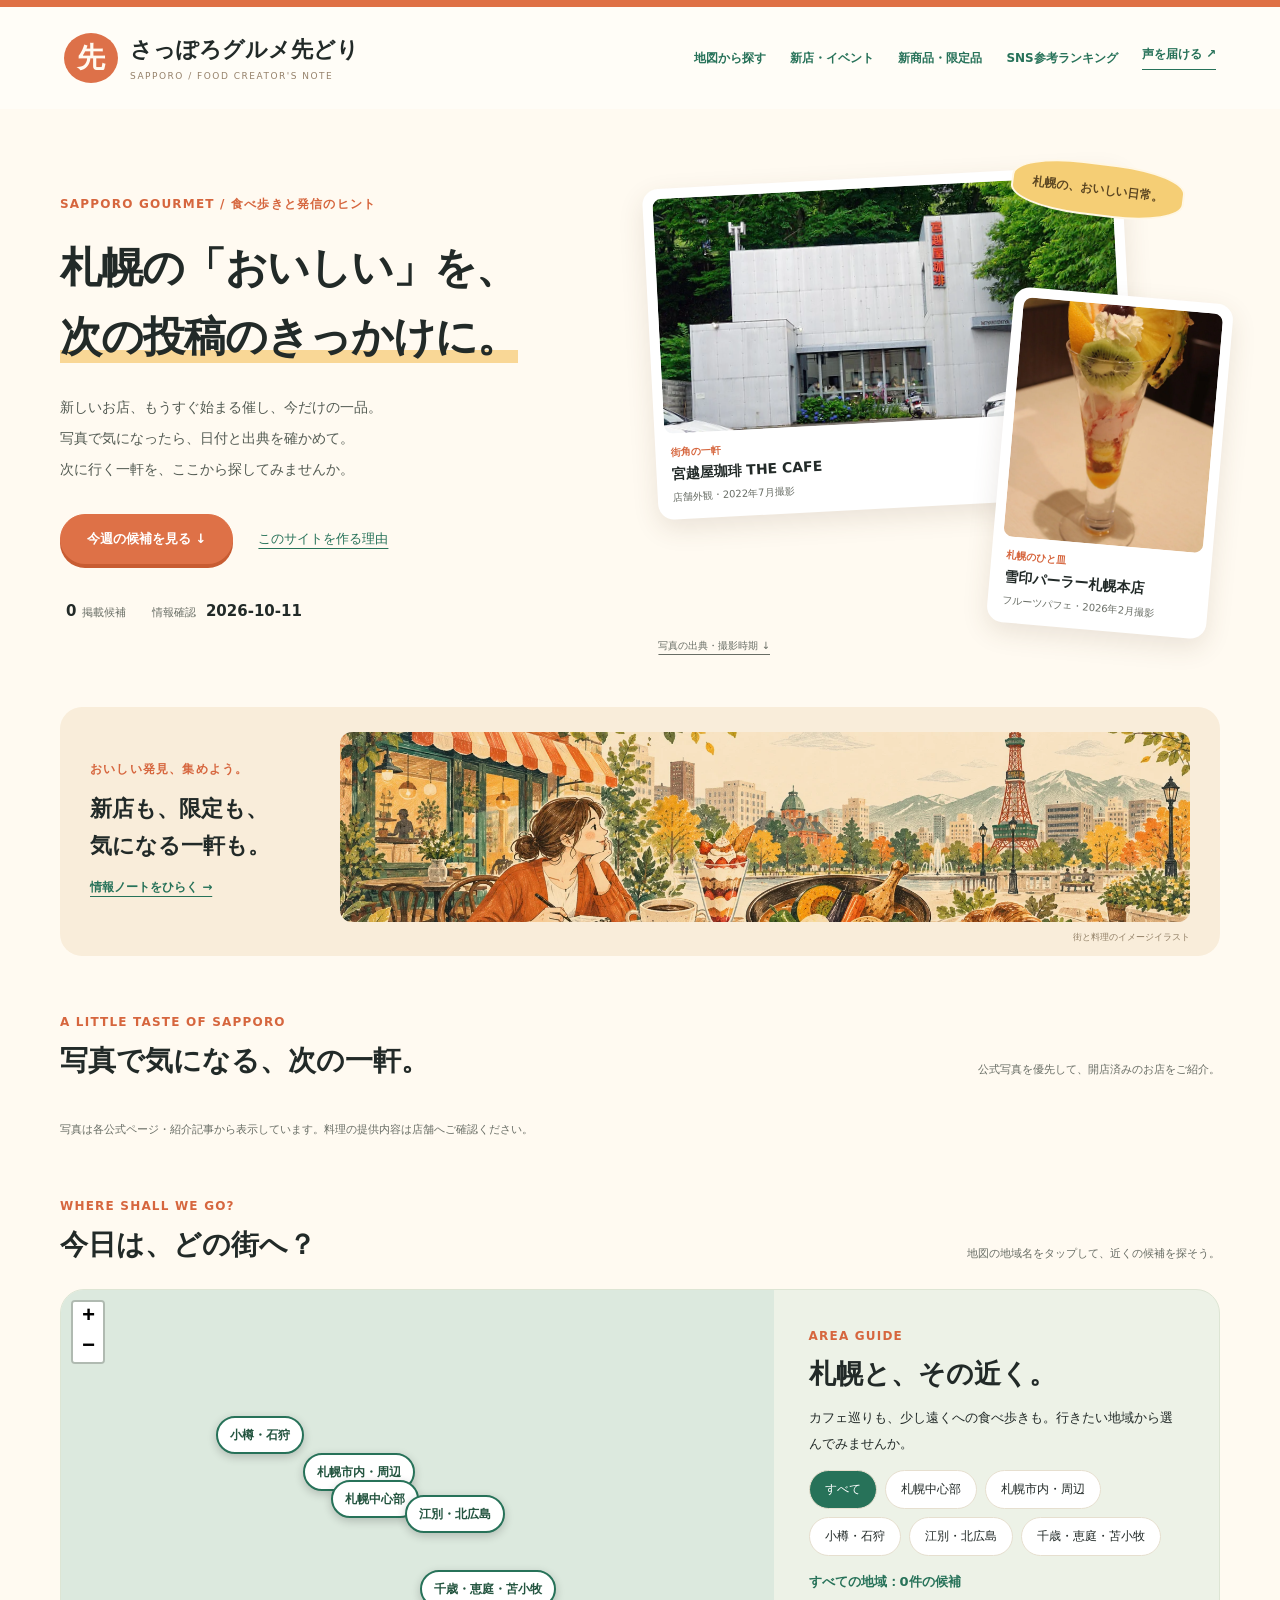
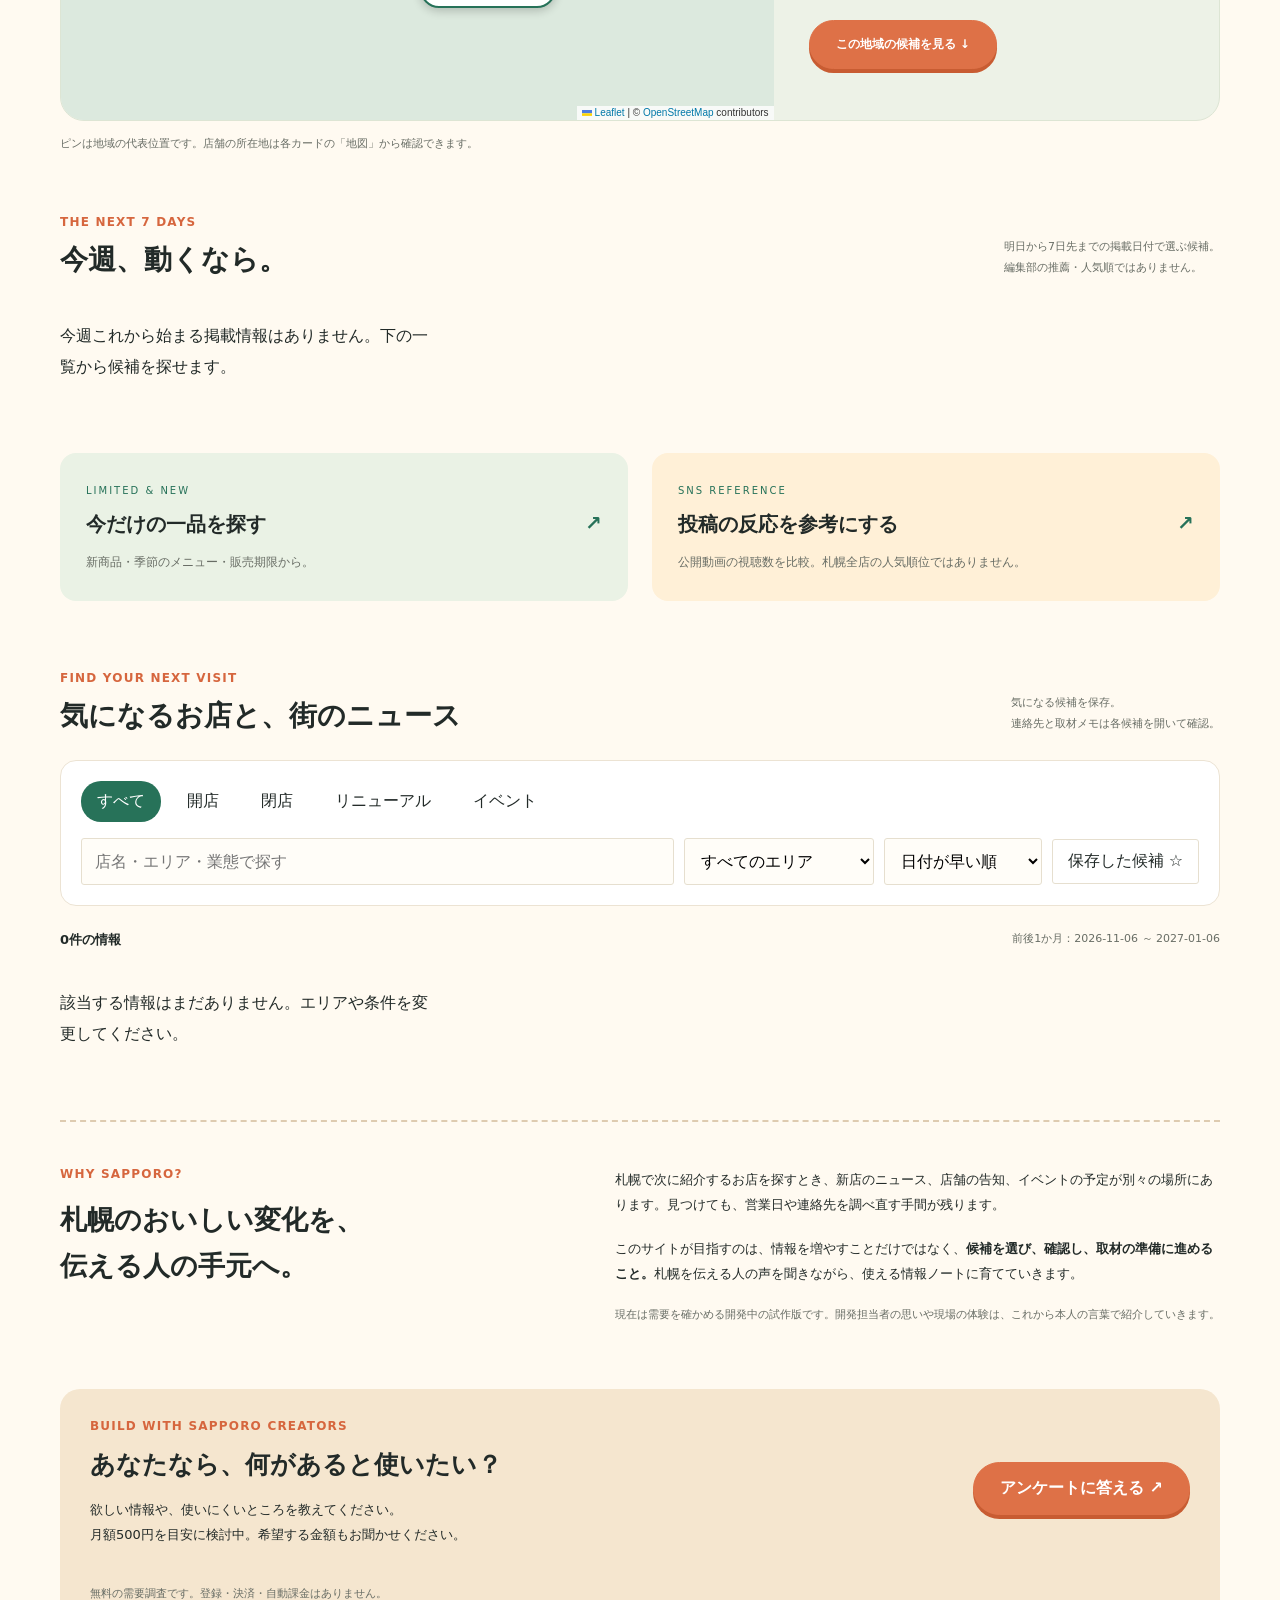
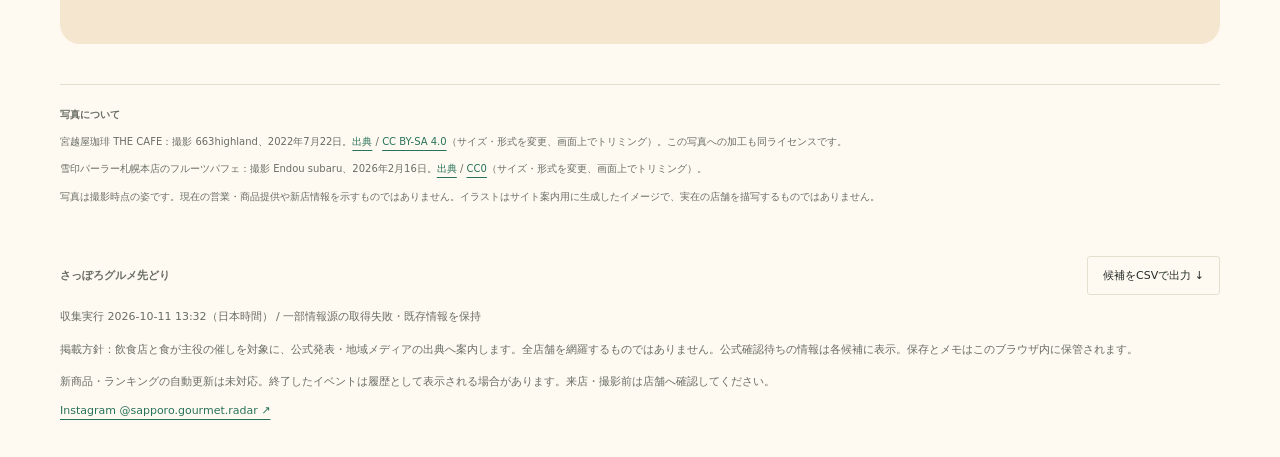
==== public/index.html @ 9280f223 "Add verified article photos for Anan Shinoro and Lemon Bakery Kotoni" ====
<!doctype html><html lang="ja"><head><meta charset="utf-8"><meta name="viewport" content="width=device-width,initial-scale=1"><title>さっぽろグルメ先どり | 次の取材先を決める情報ノート</title><meta name="description" content="札幌のグルメ発信者へ。今週の新店、開催予定、期間限定情報を確認日・出典とともに。候補を保存し、取材の準備へ。"><link rel="stylesheet" href="assets/leaflet/leaflet.css"><link rel="stylesheet" href="editorial.css?v=20261011-map"></head><body>
<header><a class="brand" href="./"><span class="brand-mark">先</span><span>さっぽろグルメ先どり<small>SAPPORO / FOOD CREATOR'S NOTE</small></span></a><nav aria-label="メインナビ"><a href="#area-guide">地図から探す</a><a href="#discover">新店・イベント</a><a href="products.html">新商品・限定品</a><a href="popular.html">SNS参考ランキング</a><a class="nav-survey" href="survey.html">声を届ける ↗</a></nav></header>
<main><section class="hero"><div><div class="eyebrow">SAPPORO GOURMET / 食べ歩きと発信のヒント</div><h1>札幌の「おいしい」を、<br><span class="headline-highlight">次の投稿のきっかけに。</span></h1><p class="lead">新しいお店、もうすぐ始まる催し、今だけの一品。<br>写真で気になったら、日付と出典を確かめて。<br>次に行く一軒を、ここから探してみませんか。</p><div class="hero-actions"><a class="primary" href="#week">今週の候補を見る ↓</a><a href="#purpose">このサイトを作る理由</a></div><div class="metrics"><span><strong id="total">—</strong>掲載候補</span><span>情報確認 <strong id="last-update">—</strong></span></div></div><aside class="photo-desk" aria-label="札幌の店舗・料理写真"><span class="photo-sticker">札幌の、おいしい日常。</span><figure class="cafe-photo"><img src="assets/miyakoshiya.webp" width="960" height="640" alt="緑に囲まれた宮越屋珈琲 THE CAFEの外観。2022年7月撮影" fetchpriority="high"><figcaption><span>街角の一軒</span><strong>宮越屋珈琲 THE CAFE</strong><small>店舗外観・2022年7月撮影</small></figcaption></figure><figure class="parfait-photo"><img src="assets/parfait.webp" width="960" height="1440" alt="雪印パーラー札幌本店で撮影されたフルーツパフェ。2026年2月撮影"><figcaption><span>札幌のひと皿</span><strong>雪印パーラー札幌本店</strong><small>フルーツパフェ・2026年2月撮影</small></figcaption></figure><a class="photo-credit-link" href="#photo-credits">写真の出典・撮影時期 ↓</a></aside></section>
<section class="illustration-strip" aria-label="札幌のグルメをイメージしたイラスト"><div><span class="eyebrow">おいしい発見、集めよう。</span><h2>新店も、限定も、<br>気になる一軒も。</h2><a href="#discover">情報ノートをひらく →</a></div><img src="assets/sapporo-food-illustration.webp" width="1600" height="533" alt="カフェでメモを書く人と、パフェ・コーヒー・スープカレー、札幌の街を描いたイラスト"><small>街と料理のイメージイラスト</small></section><section class="photo-picks" id="photo-picks"><div class="section-heading"><div><span class="eyebrow">A LITTLE TASTE OF SAPPORO</span><h2>写真で気になる、次の一軒。</h2></div><p>公式写真を優先して、開店済みのお店をご紹介。</p></div><div class="photo-picks-grid" id="photo-picks-list"></div><p class="small">写真は各公式ページ・紹介記事から表示しています。料理の提供内容は店舗へご確認ください。</p></section><section id="area-guide" class="area-guide"><div class="section-heading"><div><span class="eyebrow">WHERE SHALL WE GO?</span><h2>今日は、どの街へ？</h2></div><p>地図の地域名をタップして、近くの候補を探そう。</p></div><div class="map-layout"><div id="region-map" aria-label="札幌と周辺地域の選択地図"></div><div class="map-side"><span class="eyebrow">AREA GUIDE</span><h3>札幌と、その近く。</h3><p>カフェ巡りも、少し遠くへの食べ歩きも。行きたい地域から選んでみませんか。</p><div id="area-buttons"></div><p id="area-feedback" role="status" aria-live="polite">すべての地域を表示中</p><a class="primary" href="#discover">この地域の候補を見る ↓</a></div></div><p class="small">ピンは地域の代表位置です。店舗の所在地は各カードの「地図」から確認できます。</p></section><section id="week" class="week"><div class="section-heading"><div><div class="eyebrow">THE NEXT 7 DAYS</div><h2>今週、動くなら。</h2></div><p>明日から7日先までの掲載日付で選ぶ候補。<br>編集部の推薦・人気順ではありません。</p></div><div id="week-list" class="week-list"></div></section>
<section class="routes" aria-label="情報の入り口"><a href="products.html"><span>LIMITED & NEW</span><h2>今だけの一品を探す <b>↗</b></h2><p>新商品・季節のメニュー・販売期限から。</p></a><a href="popular.html"><span>SNS REFERENCE</span><h2>投稿の反応を参考にする <b>↗</b></h2><p>公開動画の視聴数を比較。札幌全店の人気順位ではありません。</p></a></section>
<section id="discover"><div class="section-heading"><div><div class="eyebrow">FIND YOUR NEXT VISIT</div><h2>気になるお店と、街のニュース</h2></div><p>気になる候補を保存。<br>連絡先と取材メモは各候補を開いて確認。</p></div><section class="toolbar"><div class="line" id="types"></div><div class="line"><input id="q" placeholder="店名・エリア・業態で探す" aria-label="情報検索"><select id="area" aria-label="エリア"><option>すべてのエリア</option><option>札幌中心部</option><option>札幌市内・周辺</option><option>小樽・石狩</option><option>江別・北広島</option><option>千歳・恵庭・苫小牧</option></select><select id="sort" aria-label="並び順"><option value="soon">日付が早い順</option><option value="latest">日付が新しい順</option></select><button id="saved">保存した候補 ☆</button></div></section><div class="results"><strong id="count"></strong><span class="small">前後1か月：<span id="window"></span></span></div><div class="grid" id="grid"></div></section>
<section class="purpose" id="purpose"><div><div class="eyebrow">WHY SAPPORO?</div><h2>札幌のおいしい変化を、<br>伝える人の手元へ。</h2></div><div><p>札幌で次に紹介するお店を探すとき、新店のニュース、店舗の告知、イベントの予定が別々の場所にあります。見つけても、営業日や連絡先を調べ直す手間が残ります。</p><p>このサイトが目指すのは、情報を増やすことだけではなく、<b>候補を選び、確認し、取材の準備に進めること。</b>札幌を伝える人の声を聞きながら、使える情報ノートに育てていきます。</p><p class="small">現在は需要を確かめる開発中の試作版です。開発担当者の思いや現場の体験は、これから本人の言葉で紹介していきます。</p></div></section>
<section class="feedback"><div><div class="eyebrow">BUILD WITH SAPPORO CREATORS</div><h2>あなたなら、何があると使いたい？</h2><p>欲しい情報や、使いにくいところを教えてください。<br>月額500円を目安に検討中。希望する金額もお聞かせください。</p></div><a class="primary" href="survey.html">アンケートに答える ↗</a><p class="small">無料の需要調査です。登録・決済・自動課金はありません。</p></section>
<footer><div id="photo-credits" class="photo-credits"><b>写真について</b><p>宮越屋珈琲 THE CAFE：撮影 663highland、2022年7月22日。<a href="https://commons.wikimedia.org/wiki/File:220722_THE_CAFE_of_Miyakoshiya_Coffee_Sapporo_Hokkaido_Japan01s5.jpg" target="_blank" rel="noopener">出典</a> / <a href="https://creativecommons.org/licenses/by-sa/4.0/" target="_blank" rel="noopener">CC BY-SA 4.0</a>（サイズ・形式を変更、画面上でトリミング）。この写真への加工も同ライセンスです。</p><p>雪印パーラー札幌本店のフルーツパフェ：撮影 Endou subaru、2026年2月16日。<a href="https://commons.wikimedia.org/wiki/File:Fruitparfait_01.jpg" target="_blank" rel="noopener">出典</a> / <a href="https://creativecommons.org/publicdomain/zero/1.0/" target="_blank" rel="noopener">CC0</a>（サイズ・形式を変更、画面上でトリミング）。</p><p>写真は撮影時点の姿です。現在の営業・商品提供や新店情報を示すものではありません。イラストはサイト案内用に生成したイメージで、実在の店舗を描写するものではありません。</p></div><div class="footer-top"><b>さっぽろグルメ先どり</b><button onclick="download()">候補をCSVで出力 ↓</button></div><p id="collection-status">収集状況を確認中…</p><p>掲載方針：飲食店と食が主役の催しを対象に、公式発表・地域メディアの出典へ案内します。全店舗を網羅するものではありません。公式確認待ちの情報は各候補に表示。保存とメモはこのブラウザ内に保管されます。</p><p>新商品・ランキングの自動更新は未対応。終了したイベントは履歴として表示される場合があります。来店・撮影前は店舗へ確認してください。</p><a href="https://www.instagram.com/sapporo.gourmet.radar/" target="_blank" rel="noopener">Instagram @sapporo.gourmet.radar ↗</a></footer></main>
<dialog id="inquiry-dialog"><h2>取材依頼文</h2><p class="small">角括弧の内容を編集し、店舗の連絡先へ送ってください。</p><textarea id="inquiry-text" class="note" style="min-height:320px" aria-label="取材依頼文"></textarea><button onclick="copyInquiry()">本文をコピー</button><span id="copy-status" class="small"></span><button onclick="document.getElementById('inquiry-dialog').close()">閉じる</button></dialog><script src="assets/leaflet/leaflet.js"></script><script>function renderWeek(){const t=today(),end=new Date(Date.parse(t)+7*86400000).toISOString().slice(0,10);const rows=eligibleData(t).filter(d=>d.date>t&&d.date<=end&&!/中止|販売終了/.test(d.name+' '+d.text)).sort((a,b)=>a.date.localeCompare(b.date)).slice(0,3);document.getElementById('week-list').innerHTML=rows.length?rows.map((d,i)=>`<article class="week-card"><span class="week-number">0${i+1}</span><div class="week-label">${escape(d.type)} / ${escape(countdown(d,t))}</div><h3>${escape(d.name)}</h3><p>${escape(d.place)}</p><p class="small">${escape(d.date)}${d.end?' 〜 '+escape(d.end):''}<br>${d.official?'公式掲載':'地域メディア / 公式確認待ち'} · 確認 ${escape(d.checked_at||'未確認')}</p><a target="_blank" rel="noopener" href="${escape(d.url)}">出典と訪問条件を確認 ↗</a><button onclick="toggle(${d.id})">${state[d.id]?.saved?'★ 保存済み':'☆ 候補に保存'}</button></article>`).join(''):'<p>今週これから始まる掲載情報はありません。下の一覧から候補を探せます。</p>'}

function contactLinks(d){let c=d.contacts||{},links=[];if(/^0[0-9-]{8,15}$/.test(c.phone||''))links.push('<a href="tel:'+escape(c.phone)+'">電話する '+escape(c.phone)+'</a>');if(/^[A-Za-z0-9._%+-]+@[A-Za-z0-9.-]+\.[A-Za-z]{2,}$/.test(c.email||''))links.push('<a href="mailto:'+escape(c.email)+'">メールで問い合わせ</a>');for(let [field,label]of [['website_url','店舗公式サイト'],['reservation_url','来店予約・店舗情報']]){try{let u=new URL(c[field]);if(u.protocol==='https:')links.push('<a target="_blank" rel="noopener" href="'+escape(u.href)+'">'+label+' ↗</a>')}catch{}}if(!links.length)links.push('<a href="'+escape(d.url)+'" target="_blank" rel="noopener">出典で連絡先を確認 ↗</a>');return links.join(' ')}
function inquiry(id){let d=data.find(x=>x.id===id);if(!d)return;document.getElementById('inquiry-text').value=d.name+' ご担当者様\n\nはじめまして。[氏名・活動名]と申します。\n[Instagram等のURL]で札幌のグルメ情報を発信しています。\n\n[紹介したい内容]について取材・撮影を希望しています。\n希望日時：[第1希望／第2希望]\n人数：[人数]\n撮影内容：[料理・店内等]\n掲載先・掲載予定：[媒体／日程]\n費用・飲食代：[自己負担等の条件]\n\n取材・撮影の可否と、お申し込み方法をご教示いただけますでしょうか。\n\n[氏名・連絡先]';document.getElementById('inquiry-dialog').showModal()}
async function copyInquiry(){let input=document.getElementById('inquiry-text');try{await navigator.clipboard.writeText(input.value);document.getElementById('copy-status').textContent='コピーしました'}catch{input.select();document.getElementById('copy-status').textContent='本文を選択しました。コピーしてください'}}

let data=[
{id:1,type:'開店',name:'餃夢中 南5条店',date:'2026-10-10',area:'札幌中心部',place:'すすきの / 南5条西3丁目',genre:'居酒屋・餃子',text:'すすきのの新しい餃子居酒屋。新店紹介の取材候補に。',url:'https://sapporo-list.info/open/october-open/',source:'札幌リスト',official:false},
{id:2,type:'開店',name:'夜パフェ専門店 ななかま堂64',date:'2026-10-08',area:'札幌中心部',place:'すすきの / 南6条西4丁目',genre:'夜パフェ・スイーツ',text:'和の要素を取り入れた夜パフェ専門店。締めパフェの投稿候補。',url:'https://sapporo-list.info/open/october-open/',source:'札幌リスト',official:false},
{id:3,type:'開店',name:'オリーブの丘 札幌西町店',date:'2026-10-08',area:'札幌市内・周辺',place:'西区 / 西町北13丁目',genre:'イタリアン',text:'ピザやパスタを楽しめるイタリア食堂が西町に出店。',url:'https://sapporo-list.info/open/october-open/',source:'札幌リスト',official:false},
{id:4,type:'リニューアル',name:'マクドナルド札幌すすきの店',date:'2026-10-15',area:'札幌中心部',place:'すすきの',genre:'ファストフード',text:'10月15日のリニューアルオープン予定が報じられています。',url:'https://mrs.living.jp/sapporo/newopen',source:'リビング札幌Web',official:false},
{id:5,type:'閉店',name:'布袋点心舗 弁財天',date:'2026-10-24',area:'札幌中心部',place:'狸小路 / たぬドンダイニング',genre:'中華・点心',text:'10月24日閉店予定との地域メディア情報。訪問前に営業を確認。',url:'https://sapporo-sokuho.com/archives/category/開店・閉店',source:'札幌速報',official:false},
{id:6,type:'閉店',name:'カフェ・ド・クリエ 札幌駅北口店',date:'2026-09-30',area:'札幌中心部',place:'札幌駅北口',genre:'カフェ',text:'9月30日の閉店が報じられています。店舗変動の記録として掲載。',url:'https://sapporo-sokuho.com/archives/category/開店・閉店/閉店情報',source:'札幌速報',official:false},
{id:7,type:'イベント',name:'しりうちつながる食のフェスタin札幌',date:'2026-10-09',end:'2026-10-11',area:'札幌中心部',place:'アカプラ / 北3条広場',genre:'食フェス・道南グルメ',text:'知内町の牡蠣やニラを使った料理・特産品が集結。最終日10月11日は16時まで。',url:'https://www.kita3jo-plaza.jp/event/detail.asp?id=11890',source:'北3条広場公式',official:true},
{id:8,type:'イベント',name:'さっぽろ焼き芋テラス',date:'2026-10-23',end:'2026-11-03',area:'札幌中心部',place:'中島公園 / 南9条広場',genre:'焼き芋・スイーツ',text:'11時〜20時、最終日は19時まで。入場無料・飲食代別途。秋のスイーツ企画に。',url:'https://sapporo-yakiimoterrace.com/',source:'イベント公式',official:true},
{id:9,type:'開店',name:'ちょいおでん 札幌澄川店',date:'2026-10-09',area:'札幌市内・周辺',place:'南区 / 澄川4条2丁目',genre:'おでん・居酒屋',text:'鱧出汁のおでんを提供する酒場。澄川エリアの新店候補。',url:'https://sapporo-list.info/open/october-open/',source:'札幌リスト',official:false}
];
function today(){return new Intl.DateTimeFormat('sv-SE',{timeZone:'Asia/Tokyo',year:'numeric',month:'2-digit',day:'2-digit'}).format(new Date())}
function monthShift(iso,n){let [y,m,d]=iso.split('-').map(Number),x=new Date(Date.UTC(y,m-1+n,1));x.setUTCDate(Math.min(d,new Date(Date.UTC(x.getUTCFullYear(),x.getUTCMonth()+1,0)).getUTCDate()));return x.toISOString().slice(0,10)}
function eligibleData(t=today()){let start=monthShift(t,-1),end=monthShift(t,1);return data.filter(d=>d.date&&d.date<=end&&(d.end||d.date)>=start&&(d.type!=='閉店'||d.date>=t))}
function countdown(d,t=today()){let days=Math.round((Date.parse(d.date)-Date.parse(t))/86400000),label=d.type==='イベント'?'開催':d.type;if(days>0)return label+'まであと'+days+'日';if(days===0)return '本日'+label+(d.type==='閉店'?'予定':'');if(d.end&&d.end>=t){let left=Math.round((Date.parse(d.end)-Date.parse(t))/86400000);return left===0?'開催中・本日最終日':'開催中・終了まであと'+left+'日'}return label+'から'+(-days)+'日'}
const cardPhotos=[{"url": "https://choioden.com/sapporosumikawa/", "image": "https://choioden.com/sapporosumikawa/wp-content/uploads/sites/14/2026/10/sapporo_sumikawa_07.jpg", "name": "ちょいおでん 札幌澄川店", "alt": "ちょいおでん札幌澄川店の公式ページに掲載された店舗外観", "source": "ちょいおでん公式", "official": true, "match_url": "https://sapporo-sokuho.com/archives/post-113454.html"}, {"url": "https://sapporo-sokuho.com/archives/post-113509.html", "image": "https://sapporo-sokuho.com/wp-content/uploads/1000013804.jpg", "name": "北海道海鮮 個室居酒屋 うおっと 魚人 札幌駅北口店", "alt": "うおっとの甘エビ。開店紹介記事掲載写真", "source": "札幌速報", "official": false}, {"url": "https://sapporo-sokuho.com/archives/post-113165.html", "image": "https://sapporo-sokuho.com/wp-content/uploads/1000013753.jpg", "name": "焼き鳥食べ飲み放題 おすすめ屋", "alt": "おすすめ屋の焼き鳥。開店紹介記事掲載写真", "source": "札幌速報", "official": false}, {"name": "SPROUT 札幌店", "url": "https://sprout-project.com/articles/2026/09/sprout", "image": "https://sprout-project.com/sprout_detail/wp-content/uploads/2026/09/CA8C373D-4B52-4DB1-930B-BE778F32050F-13080-00001B09F2C15F19.jpg", "alt": "SPROUT札幌店の公式開店案内に掲載されたコーヒーカウンター", "source": "SPROUT公式", "official": true}, {"name": "Yagien softcream & coffee", "url": "https://www.ldh.co.jp/news/detail.php?lang=jpn&site=OFFICIAL&newsid=0000100320", "image": "https://ldh-liveschedule.s3.ap-northeast-1.amazonaws.com/sys/wp-content/uploads/2026/09/18110011/%E3%82%B9%E3%82%AF%E3%83%AA%E3%83%BC%E3%83%B3%E3%82%B7%E3%83%A7%E3%83%83%E3%83%88-2026-09-18-105209.png", "alt": "Yagienの公式開店案内に掲載されたソフトクリーム", "source": "LDH公式", "official": true}, {"name": "七輪焼肉 安安 札幌篠路店", "match_url": "https://sapporokitaku.goguynet.jp/2026/09/29/yasuyasu", "url": "https://sapporokitaku.goguynet.jp/2026/09/29/yasuyasu/", "image": "https://sapporokitaku.goguynet.jp/wp-content/uploads/sites/193/2026/08/anan-shinoro-3.jpg", "alt": "安安札幌篠路店の外観。号外NETの開店紹介記事掲載写真", "source": "号外NET札幌市北区", "official": false}, {"name": "街角のレモンベーカリー琴似店", "url": "https://sapporo-sokuho.com/archives/post-112141.html", "image": "https://sapporo-sokuho.com/wp-content/uploads/1000013562.jpg", "alt": "街角のレモンベーカリー琴似店の開店紹介記事に掲載されたパン", "source": "札幌速報", "official": false}];function photoFor(d){if(d.date>today()||d.type==='閉店')return null;return cardPhotos.find(p=>(p.match_url||p.url)===d.url||p.name.toLowerCase()===d.name.toLowerCase())}
function photoMarkup(d){const p=photoFor(d);return p?`<figure class="card-photo"><a href="${escape(p.url)}" target="_blank" rel="noopener"><img src="${escape(p.image)}" width="600" height="400" loading="lazy" alt="${escape(p.alt)}" onerror="this.closest('figure').hidden=true"></a><figcaption>${p.official?'公式掲載写真':'紹介記事の写真'} · <a href="${escape(p.url)}" target="_blank" rel="noopener">${escape(p.source)} ↗</a></figcaption></figure>`:''}
function renderPhotoPicks(){const rows=eligibleData().filter(d=>photoFor(d)).sort((a,b)=>Number(photoFor(b).official)-Number(photoFor(a).official));document.getElementById('photo-picks-list').innerHTML=rows.map(d=>{const p=photoFor(d);return `<article class="photo-pick"><a href="${escape(p.url)}" target="_blank" rel="noopener"><img src="${escape(p.image)}" alt="${escape(p.alt)}" width="600" height="400" loading="lazy" onerror="this.style.display='none'"><div><span>${p.official?'OFFICIAL PHOTO':'PHOTO'} / ${escape(p.source)}</span><h3>${escape(d.name)}</h3><b>${p.official?'公式でお店を見る':'写真とお店の詳細を見る'} ↗</b></div></a></article>`}).join('')}
let type='すべて',onlySaved=false;let state={};try{state=JSON.parse(localStorage.getItem('gourmet-radar-v1')||'{}')}catch{}const escape=s=>String(s).replace(/[&<>"']/g,c=>({'&':'&amp;','<':'&lt;','>':'&gt;','"':'&quot;',"'":'&#39;'}[c]));function persist(){try{localStorage.setItem('gourmet-radar-v1',JSON.stringify(state))}catch{alert('保存できません。ブラウザの保存設定を確認してください。')}}function toggle(id){state[id]={...state[id],saved:!state[id]?.saved};persist();render()}function memo(id,v){state[id]={...state[id],memo:v};persist()}function render(){syncAreaGuide();renderPhotoPicks();document.querySelector('#total').textContent=eligibleData().length;renderWeek();document.querySelector('#window').textContent=monthShift(today(),-1)+' ～ '+monthShift(today(),1);document.querySelector('#types').innerHTML=['すべて','開店','閉店','リニューアル','イベント'].map(t=>`<button class="${type===t?'active':''}" data-category="${t}">${t}</button>`).join('');let q=document.querySelector('#q').value.toLowerCase(),a=document.querySelector('#area').value;let rows=eligibleData().filter(d=>(type==='すべて'||d.type===type)&&(a==='すべてのエリア'||d.area===a)&&(!onlySaved||state[d.id]?.saved)&&[d.name,d.place,d.genre].join(' ').toLowerCase().includes(q)).sort((a,b)=>document.querySelector('#sort').value==='latest'?b.date.localeCompare(a.date):a.date.localeCompare(b.date));document.querySelector('#count').textContent=rows.length+'件の情報';document.querySelector('#grid').innerHTML=rows.length?rows.map(d=>`<article class="card" id="candidate-${d.id}">${photoMarkup(d)}<div><span class="tag ${d.type==='閉店'?'close':''}">${d.type==='閉店'?'閉店予定':d.type}</span> <span class="small">${escape(d.genre)}</span></div><h3>${escape(d.name)}</h3><div>${(d.tags||[]).map(t=>`<span class="tag">${escape(t)}</span>`).join(' ')}</div><div class="date">${escape(countdown(d))}</div><div class="date">${d.date.replaceAll('-',' / ')}${d.end?' 〜 '+d.end.replaceAll('-',' / '):''}</div><div class="small">${escape(d.place)}</div><p>${escape(d.text)}</p><a href="${escape(d.url)}" target="_blank" rel="noopener">${escape(d.source)}で詳細を見る ↗</a>${(d.social_links||[]).filter(s=>/^https:\/\/(?:x\.com|www\.instagram\.com)\//.test(s.url)).map(s=>`<a href="${escape(s.url)}" target="_blank" rel="noopener">${escape(s.name)} ↗</a>`).join('')}<div class="meta">${d.official?'公式掲載を確認':'地域メディア掲載 / 公式確認待ち'} · 確認日 ${escape(d.checked_at||'未確認')}</div><div class="actions"><button onclick="toggle(${d.id})">${state[d.id]?.saved?'★ 保存済み':'☆ 保存する'}</button><a href="https://www.google.com/maps/search/?api=1&query=${encodeURIComponent(d.name+' 札幌')}" target="_blank" rel="noopener">地図 ↗</a></div><details><summary>連絡先・取材メモを開く</summary><div class="meta"><b>連絡・取材の準備</b><div class="actions" style="flex-wrap:wrap">${contactLinks(d)}<button onclick="inquiry(${d.id})">取材依頼文を作る</button></div><span>取材可否は連絡先へ確認。予約サイトは通常の来店予約用です。</span></div><textarea class="note" aria-label="${escape(d.name)}の取材メモ" placeholder="取材メモ（自分のブラウザに保存）" oninput="memo(${d.id},this.value)">${escape(state[d.id]?.memo||'')}</textarea></details></article>`).join(''):'<p>該当する情報はまだありません。エリアや条件を変更してください。</p>'}function download(){let rows=[['カテゴリ','名称','日付','終了日','エリア','出典','URL','確認日','取材メモ'],...eligibleData().filter(d=>!onlySaved||state[d.id]?.saved).map(d=>[d.type,d.name,d.date,d.end||'',d.place,d.source,d.url,d.checked_at||'未確認',state[d.id]?.memo||''])];let csv='\ufeff'+rows.map(r=>r.map(v=>'"'+String(v).replace(/^[=+@-]/,"'$&").replaceAll('"','""')+'"').join(',')).join('\r\n');let url=URL.createObjectURL(new Blob([csv],{type:'text/csv;charset=utf-8'})),a=document.createElement('a');a.href=url;a.download='sapporo-gourmet-'+today()+'.csv';a.click();setTimeout(()=>URL.revokeObjectURL(url),1000)}const regionChoices=[{name:'札幌中心部',label:'札幌中心部',lat:43.0618,lng:141.3545},{name:'札幌市内・周辺',label:'札幌市内・周辺',lat:43.115,lng:141.28},{name:'小樽・石狩',label:'小樽・石狩',lat:43.19,lng:141.04},{name:'江別・北広島',label:'江別・北広島',lat:43.03,lng:141.56},{name:'千歳・恵庭・苫小牧',label:'千歳・恵庭・苫小牧',lat:42.88,lng:141.60}];
function syncAreaGuide(){const area=document.getElementById('area').value;document.querySelectorAll('[data-map-area]').forEach(b=>{const selected=b.dataset.mapArea===area;b.classList.toggle('selected',selected);b.setAttribute('aria-pressed',String(selected))});const node=document.getElementById('area-feedback');if(node){const count=eligibleData().filter(d=>area==='すべてのエリア'||d.area===area).length;node.textContent=(area==='すべてのエリア'?'すべての地域':area)+'：'+count+'件の候補'}}
function chooseRegion(area){document.getElementById('area').value=area;type='すべて';onlySaved=false;document.getElementById('saved').classList.remove('active');document.getElementById('q').value='';render()}
document.getElementById('area-buttons').innerHTML=[{name:'すべてのエリア',label:'すべて'},...regionChoices].map(a=>`<button data-map-area="${a.name}" aria-pressed="false">${a.label}</button>`).join('');document.getElementById('area-buttons').addEventListener('click',e=>{const b=e.target.closest('[data-map-area]');if(b)chooseRegion(b.dataset.mapArea)});
if(window.L){const regionMap=L.map('region-map',{scrollWheelZoom:false}).setView([43.05,141.36],9);L.tileLayer('https://tile.openstreetmap.org/{z}/{x}/{y}.png',{maxZoom:18,attribution:'&copy; <a href="https://www.openstreetmap.org/copyright">OpenStreetMap</a> contributors'}).addTo(regionMap);regionChoices.forEach(a=>{const marker=L.marker([a.lat,a.lng],{icon:L.divIcon({className:'region-pin-wrap',html:`<button class="region-pin" data-map-area="${a.name}" aria-pressed="false">${a.label}</button>`,iconSize:[170,40],iconAnchor:[85,20]})}).addTo(regionMap);marker.on('click',()=>chooseRegion(a.name))})}else{document.getElementById('region-map').textContent='地図を読み込めませんでした。右の地域ボタンから探せます。'}
['q','area','sort'].forEach(id=>document.getElementById(id).addEventListener('input',render));document.querySelector('#saved').onclick=function(){onlySaved=!onlySaved;this.classList.toggle('active',onlySaved);render()};document.querySelector('#types').addEventListener('click',function(event){const button=event.target.closest('button[data-category]');if(!button||!this.contains(button))return;type=button.dataset.category;render()});render();setInterval(render,60000);document.addEventListener('visibilitychange',()=>{if(document.visibilityState==='visible')render()});

async function loadNews(){if(location.protocol==='file:'){document.querySelector('#collection-status').textContent='ダウンロード版：初期情報を表示しています。毎日の更新は公開サイトで利用できます。';return}try{let r=await fetch('news.json',{cache:'no-store'});if(!r.ok)throw Error('fetch');let n=await r.json();if(!Array.isArray(n.items))throw Error('format');data=n.items;render();document.querySelector('#last-update').textContent=n.last_run?n.last_run.slice(0,10):'初期版';document.querySelector('#collection-status').textContent=n.last_run?'収集実行 '+n.last_run.slice(0,16).replace('T',' ')+'（日本時間） / '+(n.status==='partial'?'一部情報源の取得失敗・既存情報を保持':'収集完了'):'自動収集の初回実行待ち';}catch{document.querySelector('#collection-status').textContent='最新データの読込失敗。初期情報を表示中。'}}
loadNews();setInterval(loadNews,300000);
</script></body></html>
---- public/assets/leaflet/leaflet.css ----
/* required styles */

.leaflet-pane,
.leaflet-tile,
.leaflet-marker-icon,
.leaflet-marker-shadow,
.leaflet-tile-container,
.leaflet-pane > svg,
.leaflet-pane > canvas,
.leaflet-zoom-box,
.leaflet-image-layer,
.leaflet-layer {
	position: absolute;
	left: 0;
	top: 0;
	}
.leaflet-container {
	overflow: hidden;
	}
.leaflet-tile,
.leaflet-marker-icon,
.leaflet-marker-shadow {
	-webkit-user-select: none;
	   -moz-user-select: none;
	        user-select: none;
	  -webkit-user-drag: none;
	}
/* Prevents IE11 from highlighting tiles in blue */
.leaflet-tile::selection {
	background: transparent;
}
/* Safari renders non-retina tile on retina better with this, but Chrome is worse */
.leaflet-safari .leaflet-tile {
	image-rendering: -webkit-optimize-contrast;
	}
/* hack that prevents hw layers "stretching" when loading new tiles */
.leaflet-safari .leaflet-tile-container {
	width: 1600px;
	height: 1600px;
	-webkit-transform-origin: 0 0;
	}
.leaflet-marker-icon,
.leaflet-marker-shadow {
	display: block;
	}
/* .leaflet-container svg: reset svg max-width decleration shipped in Joomla! (joomla.org) 3.x */
/* .leaflet-container img: map is broken in FF if you have max-width: 100% on tiles */
.leaflet-container .leaflet-overlay-pane svg {
	max-width: none !important;
	max-height: none !important;
	}
.leaflet-container .leaflet-marker-pane img,
.leaflet-container .leaflet-shadow-pane img,
.leaflet-container .leaflet-tile-pane img,
.leaflet-container img.leaflet-image-layer,
.leaflet-container .leaflet-tile {
	max-width: none !important;
	max-height: none !important;
	width: auto;
	padding: 0;
	}

.leaflet-container img.leaflet-tile {
	/* See: https://bugs.chromium.org/p/chromium/issues/detail?id=600120 */
	mix-blend-mode: plus-lighter;
}

.leaflet-container.leaflet-touch-zoom {
	-ms-touch-action: pan-x pan-y;
	touch-action: pan-x pan-y;
	}
.leaflet-container.leaflet-touch-drag {
	-ms-touch-action: pinch-zoom;
	/* Fallback for FF which doesn't support pinch-zoom */
	touch-action: none;
	touch-action: pinch-zoom;
}
.leaflet-container.leaflet-touch-drag.leaflet-touch-zoom {
	-ms-touch-action: none;
	touch-action: none;
}
.leaflet-container {
	-webkit-tap-highlight-color: transparent;
}
.leaflet-container a {
	-webkit-tap-highlight-color: rgba(51, 181, 229, 0.4);
}
.leaflet-tile {
	filter: inherit;
	visibility: hidden;
	}
.leaflet-tile-loaded {
	visibility: inherit;
	}
.leaflet-zoom-box {
	width: 0;
	height: 0;
	-moz-box-sizing: border-box;
	     box-sizing: border-box;
	z-index: 800;
	}
/* workaround for https://bugzilla.mozilla.org/show_bug.cgi?id=888319 */
.leaflet-overlay-pane svg {
	-moz-user-select: none;
	}

.leaflet-pane         { z-index: 400; }

.leaflet-tile-pane    { z-index: 200; }
.leaflet-overlay-pane { z-index: 400; }
.leaflet-shadow-pane  { z-index: 500; }
.leaflet-marker-pane  { z-index: 600; }
.leaflet-tooltip-pane   { z-index: 650; }
.leaflet-popup-pane   { z-index: 700; }

.leaflet-map-pane canvas { z-index: 100; }
.leaflet-map-pane svg    { z-index: 200; }

.leaflet-vml-shape {
	width: 1px;
	height: 1px;
	}
.lvml {
	behavior: url(#default#VML);
	display: inline-block;
	position: absolute;
	}


/* control positioning */

.leaflet-control {
	position: relative;
	z-index: 800;
	pointer-events: visiblePainted; /* IE 9-10 doesn't have auto */
	pointer-events: auto;
	}
.leaflet-top,
.leaflet-bottom {
	position: absolute;
	z-index: 1000;
	pointer-events: none;
	}
.leaflet-top {
	top: 0;
	}
.leaflet-right {
	right: 0;
	}
.leaflet-bottom {
	bottom: 0;
	}
.leaflet-left {
	left: 0;
	}
.leaflet-control {
	float: left;
	clear: both;
	}
.leaflet-right .leaflet-control {
	float: right;
	}
.leaflet-top .leaflet-control {
	margin-top: 10px;
	}
.leaflet-bottom .leaflet-control {
	margin-bottom: 10px;
	}
.leaflet-left .leaflet-control {
	margin-left: 10px;
	}
.leaflet-right .leaflet-control {
	margin-right: 10px;
	}


/* zoom and fade animations */

.leaflet-fade-anim .leaflet-popup {
	opacity: 0;
	-webkit-transition: opacity 0.2s linear;
	   -moz-transition: opacity 0.2s linear;
	        transition: opacity 0.2s linear;
	}
.leaflet-fade-anim .leaflet-map-pane .leaflet-popup {
	opacity: 1;
	}
.leaflet-zoom-animated {
	-webkit-transform-origin: 0 0;
	    -ms-transform-origin: 0 0;
	        transform-origin: 0 0;
	}
svg.leaflet-zoom-animated {
	will-change: transform;
}

.leaflet-zoom-anim .leaflet-zoom-animated {
	-webkit-transition: -webkit-transform 0.25s cubic-bezier(0,0,0.25,1);
	   -moz-transition:    -moz-transform 0.25s cubic-bezier(0,0,0.25,1);
	        transition:         transform 0.25s cubic-bezier(0,0,0.25,1);
	}
.leaflet-zoom-anim .leaflet-tile,
.leaflet-pan-anim .leaflet-tile {
	-webkit-transition: none;
	   -moz-transition: none;
	        transition: none;
	}

.leaflet-zoom-anim .leaflet-zoom-hide {
	visibility: hidden;
	}


/* cursors */

.leaflet-interactive {
	cursor: pointer;
	}
.leaflet-grab {
	cursor: -webkit-grab;
	cursor:    -moz-grab;
	cursor:         grab;
	}
.leaflet-crosshair,
.leaflet-crosshair .leaflet-interactive {
	cursor: crosshair;
	}
.leaflet-popup-pane,
.leaflet-control {
	cursor: auto;
	}
.leaflet-dragging .leaflet-grab,
.leaflet-dragging .leaflet-grab .leaflet-interactive,
.leaflet-dragging .leaflet-marker-draggable {
	cursor: move;
	cursor: -webkit-grabbing;
	cursor:    -moz-grabbing;
	cursor:         grabbing;
	}

/* marker & overlays interactivity */
.leaflet-marker-icon,
.leaflet-marker-shadow,
.leaflet-image-layer,
.leaflet-pane > svg path,
.leaflet-tile-container {
	pointer-events: none;
	}

.leaflet-marker-icon.leaflet-interactive,
.leaflet-image-layer.leaflet-interactive,
.leaflet-pane > svg path.leaflet-interactive,
svg.leaflet-image-layer.leaflet-interactive path {
	pointer-events: visiblePainted; /* IE 9-10 doesn't have auto */
	pointer-events: auto;
	}

/* visual tweaks */

.leaflet-container {
	background: #ddd;
	outline-offset: 1px;
	}
.leaflet-container a {
	color: #0078A8;
	}
.leaflet-zoom-box {
	border: 2px dotted #38f;
	background: rgba(255,255,255,0.5);
	}


/* general typography */
.leaflet-container {
	font-family: "Helvetica Neue", Arial, Helvetica, sans-serif;
	font-size: 12px;
	font-size: 0.75rem;
	line-height: 1.5;
	}


/* general toolbar styles */

.leaflet-bar {
	box-shadow: 0 1px 5px rgba(0,0,0,0.65);
	border-radius: 4px;
	}
.leaflet-bar a {
	background-color: #fff;
	border-bottom: 1px solid #ccc;
	width: 26px;
	height: 26px;
	line-height: 26px;
	display: block;
	text-align: center;
	text-decoration: none;
	color: black;
	}
.leaflet-bar a,
.leaflet-control-layers-toggle {
	background-position: 50% 50%;
	background-repeat: no-repeat;
	display: block;
	}
.leaflet-bar a:hover,
.leaflet-bar a:focus {
	background-color: #f4f4f4;
	}
.leaflet-bar a:first-child {
	border-top-left-radius: 4px;
	border-top-right-radius: 4px;
	}
.leaflet-bar a:last-child {
	border-bottom-left-radius: 4px;
	border-bottom-right-radius: 4px;
	border-bottom: none;
	}
.leaflet-bar a.leaflet-disabled {
	cursor: default;
	background-color: #f4f4f4;
	color: #bbb;
	}

.leaflet-touch .leaflet-bar a {
	width: 30px;
	height: 30px;
	line-height: 30px;
	}
.leaflet-touch .leaflet-bar a:first-child {
	border-top-left-radius: 2px;
	border-top-right-radius: 2px;
	}
.leaflet-touch .leaflet-bar a:last-child {
	border-bottom-left-radius: 2px;
	border-bottom-right-radius: 2px;
	}

/* zoom control */

.leaflet-control-zoom-in,
.leaflet-control-zoom-out {
	font: bold 18px 'Lucida Console', Monaco, monospace;
	text-indent: 1px;
	}

.leaflet-touch .leaflet-control-zoom-in, .leaflet-touch .leaflet-control-zoom-out  {
	font-size: 22px;
	}


/* layers control */

.leaflet-control-layers {
	box-shadow: 0 1px 5px rgba(0,0,0,0.4);
	background: #fff;
	border-radius: 5px;
	}
.leaflet-control-layers-toggle {
	background-image: url(images/layers.png);
	width: 36px;
	height: 36px;
	}
.leaflet-retina .leaflet-control-layers-toggle {
	background-image: url(images/layers-2x.png);
	background-size: 26px 26px;
	}
.leaflet-touch .leaflet-control-layers-toggle {
	width: 44px;
	height: 44px;
	}
.leaflet-control-layers .leaflet-control-layers-list,
.leaflet-control-layers-expanded .leaflet-control-layers-toggle {
	display: none;
	}
.leaflet-control-layers-expanded .leaflet-control-layers-list {
	display: block;
	position: relative;
	}
.leaflet-control-layers-expanded {
	padding: 6px 10px 6px 6px;
	color: #333;
	background: #fff;
	}
.leaflet-control-layers-scrollbar {
	overflow-y: scroll;
	overflow-x: hidden;
	padding-right: 5px;
	}
.leaflet-control-layers-selector {
	margin-top: 2px;
	position: relative;
	top: 1px;
	}
.leaflet-control-layers label {
	display: block;
	font-size: 13px;
	font-size: 1.08333em;
	}
.leaflet-control-layers-separator {
	height: 0;
	border-top: 1px solid #ddd;
	margin: 5px -10px 5px -6px;
	}

/* Default icon URLs */
.leaflet-default-icon-path { /* used only in path-guessing heuristic, see L.Icon.Default */
	background-image: url(images/marker-icon.png);
	}


/* attribution and scale controls */

.leaflet-container .leaflet-control-attribution {
	background: #fff;
	background: rgba(255, 255, 255, 0.8);
	margin: 0;
	}
.leaflet-control-attribution,
.leaflet-control-scale-line {
	padding: 0 5px;
	color: #333;
	line-height: 1.4;
	}
.leaflet-control-attribution a {
	text-decoration: none;
	}
.leaflet-control-attribution a:hover,
.leaflet-control-attribution a:focus {
	text-decoration: underline;
	}
.leaflet-attribution-flag {
	display: inline !important;
	vertical-align: baseline !important;
	width: 1em;
	height: 0.6669em;
	}
.leaflet-left .leaflet-control-scale {
	margin-left: 5px;
	}
.leaflet-bottom .leaflet-control-scale {
	margin-bottom: 5px;
	}
.leaflet-control-scale-line {
	border: 2px solid #777;
	border-top: none;
	line-height: 1.1;
	padding: 2px 5px 1px;
	white-space: nowrap;
	-moz-box-sizing: border-box;
	     box-sizing: border-box;
	background: rgba(255, 255, 255, 0.8);
	text-shadow: 1px 1px #fff;
	}
.leaflet-control-scale-line:not(:first-child) {
	border-top: 2px solid #777;
	border-bottom: none;
	margin-top: -2px;
	}
.leaflet-control-scale-line:not(:first-child):not(:last-child) {
	border-bottom: 2px solid #777;
	}

.leaflet-touch .leaflet-control-attribution,
.leaflet-touch .leaflet-control-layers,
.leaflet-touch .leaflet-bar {
	box-shadow: none;
	}
.leaflet-touch .leaflet-control-layers,
.leaflet-touch .leaflet-bar {
	border: 2px solid rgba(0,0,0,0.2);
	background-clip: padding-box;
	}


/* popup */

.leaflet-popup {
	position: absolute;
	text-align: center;
	margin-bottom: 20px;
	}
.leaflet-popup-content-wrapper {
	padding: 1px;
	text-align: left;
	border-radius: 12px;
	}
.leaflet-popup-content {
	margin: 13px 24px 13px 20px;
	line-height: 1.3;
	font-size: 13px;
	font-size: 1.08333em;
	min-height: 1px;
	}
.leaflet-popup-content p {
	margin: 17px 0;
	margin: 1.3em 0;
	}
.leaflet-popup-tip-container {
	width: 40px;
	height: 20px;
	position: absolute;
	left: 50%;
	margin-top: -1px;
	margin-left: -20px;
	overflow: hidden;
	pointer-events: none;
	}
.leaflet-popup-tip {
	width: 17px;
	height: 17px;
	padding: 1px;

	margin: -10px auto 0;
	pointer-events: auto;

	-webkit-transform: rotate(45deg);
	   -moz-transform: rotate(45deg);
	    -ms-transform: rotate(45deg);
	        transform: rotate(45deg);
	}
.leaflet-popup-content-wrapper,
.leaflet-popup-tip {
	background: white;
	color: #333;
	box-shadow: 0 3px 14px rgba(0,0,0,0.4);
	}
.leaflet-container a.leaflet-popup-close-button {
	position: absolute;
	top: 0;
	right: 0;
	border: none;
	text-align: center;
	width: 24px;
	height: 24px;
	font: 16px/24px Tahoma, Verdana, sans-serif;
	color: #757575;
	text-decoration: none;
	background: transparent;
	}
.leaflet-container a.leaflet-popup-close-button:hover,
.leaflet-container a.leaflet-popup-close-button:focus {
	color: #585858;
	}
.leaflet-popup-scrolled {
	overflow: auto;
	}

.leaflet-oldie .leaflet-popup-content-wrapper {
	-ms-zoom: 1;
	}
.leaflet-oldie .leaflet-popup-tip {
	width: 24px;
	margin: 0 auto;

	-ms-filter: "progid:DXImageTransform.Microsoft.Matrix(M11=0.70710678, M12=0.70710678, M21=-0.70710678, M22=0.70710678)";
	filter: progid:DXImageTransform.Microsoft.Matrix(M11=0.70710678, M12=0.70710678, M21=-0.70710678, M22=0.70710678);
	}

.leaflet-oldie .leaflet-control-zoom,
.leaflet-oldie .leaflet-control-layers,
.leaflet-oldie .leaflet-popup-content-wrapper,
.leaflet-oldie .leaflet-popup-tip {
	border: 1px solid #999;
	}


/* div icon */

.leaflet-div-icon {
	background: #fff;
	border: 1px solid #666;
	}


/* Tooltip */
/* Base styles for the element that has a tooltip */
.leaflet-tooltip {
	position: absolute;
	padding: 6px;
	background-color: #fff;
	border: 1px solid #fff;
	border-radius: 3px;
	color: #222;
	white-space: nowrap;
	-webkit-user-select: none;
	-moz-user-select: none;
	-ms-user-select: none;
	user-select: none;
	pointer-events: none;
	box-shadow: 0 1px 3px rgba(0,0,0,0.4);
	}
.leaflet-tooltip.leaflet-interactive {
	cursor: pointer;
	pointer-events: auto;
	}
.leaflet-tooltip-top:before,
.leaflet-tooltip-bottom:before,
.leaflet-tooltip-left:before,
.leaflet-tooltip-right:before {
	position: absolute;
	pointer-events: none;
	border: 6px solid transparent;
	background: transparent;
	content: "";
	}

/* Directions */

.leaflet-tooltip-bottom {
	margin-top: 6px;
}
.leaflet-tooltip-top {
	margin-top: -6px;
}
.leaflet-tooltip-bottom:before,
.leaflet-tooltip-top:before {
	left: 50%;
	margin-left: -6px;
	}
.leaflet-tooltip-top:before {
	bottom: 0;
	margin-bottom: -12px;
	border-top-color: #fff;
	}
.leaflet-tooltip-bottom:before {
	top: 0;
	margin-top: -12px;
	margin-left: -6px;
	border-bottom-color: #fff;
	}
.leaflet-tooltip-left {
	margin-left: -6px;
}
.leaflet-tooltip-right {
	margin-left: 6px;
}
.leaflet-tooltip-left:before,
.leaflet-tooltip-right:before {
	top: 50%;
	margin-top: -6px;
	}
.leaflet-tooltip-left:before {
	right: 0;
	margin-right: -12px;
	border-left-color: #fff;
	}
.leaflet-tooltip-right:before {
	left: 0;
	margin-left: -12px;
	border-right-color: #fff;
	}

/* Printing */

@media print {
	/* Prevent printers from removing background-images of controls. */
	.leaflet-control {
		-webkit-print-color-adjust: exact;
		print-color-adjust: exact;
		}
	}
---- public/editorial.css ----
:root{--ink:#222a28;--green:#285748;--paper:#f7f4ec;--line:#d9d6ca;--muted:#686d65;--accent:#ac5135}*{box-sizing:border-box}html{scroll-behavior:smooth;scroll-padding-top:24px}body{margin:0;background:var(--paper);color:var(--ink);font-family:'Hiragino Kaku Gothic ProN','Yu Gothic',system-ui,sans-serif}a{color:var(--green);text-underline-offset:5px}button,input,select,textarea{font:inherit}button,a{cursor:pointer}button{background:transparent;border:1px solid var(--line);color:var(--ink);padding:11px 15px;border-radius:3px}button:hover,a:hover{color:var(--accent)}button:focus-visible,a:focus-visible,input:focus-visible,summary:focus-visible,select:focus-visible,textarea:focus-visible{outline:3px solid var(--accent);outline-offset:4px}header{max-width:1400px;margin:auto;padding:26px 5%;display:flex;justify-content:space-between;align-items:center;gap:24px;border-bottom:1px solid var(--line)}.brand{display:flex;align-items:center;gap:12px;text-decoration:none;color:var(--ink);font-weight:800;font-size:20px;white-space:nowrap}.brand-mark{background:var(--green);color:var(--paper);font-family:serif;font-size:30px;padding:4px 12px}.brand small{display:block;font-size:9px;letter-spacing:1.5px;font-weight:500;margin-top:6px}nav{display:flex;gap:24px;align-items:center;font-size:12px}nav a{text-decoration:none}.nav-survey{border-bottom:1px solid var(--green);padding-bottom:6px}main{max-width:1240px;padding:0 40px;margin:auto}.hero{display:grid;grid-template-columns:1.4fr 1fr;gap:65px;padding:72px 0 66px}.eyebrow{font-size:12px;letter-spacing:1.8px;font-weight:700;color:var(--accent)}h1{font-family:'Yu Mincho','Hiragino Mincho ProN',serif;font-size:clamp(30px,3.8vw,49px);line-height:1.6;letter-spacing:-1px;margin:20px 0}p{line-height:1.95}.lead{font-size:15px;color:#535b53}.hero-actions{display:flex;gap:25px;align-items:center;margin:30px 0;font-size:13px}.primary{display:inline-block;background:var(--green);color:white;border:1px solid var(--green);padding:15px 22px;text-decoration:none;border-radius:2px}.primary:hover{background:#1c4035;color:white}.metrics{display:flex;gap:26px;font-size:11px;color:var(--muted);padding-top:20px;border-top:1px solid var(--line)}.metrics strong{font-weight:600;color:var(--ink);font-size:15px;margin:0 6px}.brief{background:#e6e9df;border-top:4px solid var(--green);padding:27px 30px;align-self:center;position:relative}.edition{font-size:10px;letter-spacing:2px;color:var(--green)}.desk-title{font-family:serif;font-size:30px;line-height:1.7;margin:16px 0 20px}.desk-title em{font-style:normal;color:var(--green)}.desk-line{border-top:1px solid #c6ccbe;display:flex;align-items:center;gap:20px}.desk-line span{font:italic 26px Georgia,serif;color:#8c9c85}.desk-line p{font-size:12px;line-height:1.7;margin:12px 0}.brief small{display:block;font-size:10px;line-height:1.7;margin-top:10px;color:var(--muted)}.section-heading{display:flex;align-items:end;justify-content:space-between;gap:20px;margin:0 0 25px}.section-heading h2{font-family:serif;font-size:28px;margin:12px 0 0}.section-heading p{font-size:11px;color:var(--muted);margin:0}.week{padding:36px 0 40px;border-top:1px solid var(--ink)}.week-list{display:grid;grid-template-columns:repeat(3,1fr);gap:0}.week-card{padding:22px 28px 16px 0;position:relative;border-right:1px solid var(--line)}.week-card+.week-card{padding-left:28px}.week-card:last-child{border-right:0}.week-number{font:italic 42px Georgia,serif;color:#ccc7b7;display:block;margin-bottom:15px}.week-label{font-size:11px;color:var(--accent);font-weight:700}.week-card h3{font-size:19px;line-height:1.6;margin:14px 0}.week-card p{font-size:12px;margin:8px 0}.week-card a{display:block;font-size:12px;margin:18px 0}.week-card button{font-size:11px}.routes{display:grid;grid-template-columns:1fr 1fr;gap:24px;margin:15px 0 70px}.routes>a{border-top:2px solid var(--green);border-bottom:1px solid var(--line);padding:24px 0;color:var(--ink);text-decoration:none}.routes span{font-size:10px;letter-spacing:2px;color:var(--green)}.routes h2{font-size:20px;margin:13px 0}.routes h2 b{float:right;color:var(--green)}.routes p{font-size:12px;color:var(--muted);margin:0}.toolbar{border-top:1px solid var(--line);border-bottom:1px solid var(--line);padding:22px 0}.line{display:flex;gap:10px;flex-wrap:wrap;align-items:center}.line+.line{margin-top:16px}#types button{border:0;padding:10px 16px}.active{background:var(--green);color:white}.line input{flex:1;min-width:180px;padding:13px;border:1px solid var(--line);background:#fffdf8;border-radius:3px}.line select{max-width:100%;padding:12px;border:1px solid var(--line);background:#fffdf8;border-radius:3px}.results{display:flex;justify-content:space-between;gap:20px;margin:25px 0 16px;font-size:13px}.small{font-size:11px;color:var(--muted)}.grid{display:grid;grid-template-columns:repeat(2,1fr);gap:0 30px}.card{border-top:1px solid var(--line);padding:25px 0;display:flex;flex-direction:column;gap:11px;min-width:0}.card h3{font-family:serif;font-size:22px;line-height:1.5;margin:0}.tag{font-size:10px;color:var(--green);background:#e7ecdf;padding:5px 8px;display:inline-block}.tag.close{background:#f0e2d7;color:#924326}.date{font-size:12px;font-weight:600}.card p{font-size:13px;margin:0}.card a{font-size:12px;overflow-wrap:anywhere}.meta{font-size:11px;color:var(--muted);padding:8px 0;line-height:1.8}.actions{display:flex;gap:12px;align-items:center;flex-wrap:wrap}.actions button{font-size:11px}details{border-top:1px dashed var(--line);margin-top:5px;padding-top:12px}summary{font-size:12px;cursor:pointer;color:var(--green)}.note{width:100%;margin-top:12px;padding:12px;border:1px solid var(--line);background:#fffdf8;min-height:85px;font-size:12px;border-radius:3px}.purpose{display:grid;grid-template-columns:1fr 1.2fr;gap:50px;border-top:1px solid var(--ink);padding:45px 0;margin-top:55px}.purpose h2{font-family:serif;font-size:27px;line-height:1.7;margin:16px 0}.purpose p{font-size:13px;margin:0 0 18px}.purpose .small{font-size:11px}.feedback{background:#e6e9df;padding:30px;display:grid;grid-template-columns:1fr auto;align-items:center;gap:15px 30px}.feedback h2{font-family:serif;font-size:25px;line-height:1.6;margin:12px 0}.feedback p{font-size:13px;margin:10px 0}.feedback>.small{grid-column:1/-1;font-size:11px}footer{padding:40px 0;font-size:11px;color:var(--muted)}.footer-top{display:flex;justify-content:space-between;align-items:center}.footer-top button{font-size:11px}dialog{max-width:550px;width:calc(100% - 32px);border:0;padding:28px;background:var(--paper);box-shadow:0 20px 80px #0005}dialog::backdrop{background:#0007}dialog button{margin:12px 6px 0 0}h2,h3,p{overflow-wrap:anywhere}@media(max-width:1000px){header{flex-wrap:wrap}nav{gap:20px}.hero{gap:30px;padding:45px 0}.hero-actions{gap:14px}.brief{padding:22px}.desk-title{font-size:26px}}@media(max-width:700px){header{padding:20px}.brand{font-size:18px}nav{gap:15px;font-size:11px;flex-wrap:wrap}main{padding:0 20px}.hero{grid-template-columns:1fr;gap:24px;padding:36px 0}h1{font-size:32px;letter-spacing:-.5px}.lead br{display:none}.brief{padding:22px}.desk-title{font-size:25px}.desk-line{display:inline-flex;width:100%;gap:16px}.section-heading{align-items:start;flex-direction:column;gap:12px}.section-heading p br{display:none}.week-list,.routes,.grid,.purpose,.feedback{grid-template-columns:1fr}.week-card,.week-card+.week-card{padding:20px 0;border-right:0;border-bottom:1px solid var(--line)}.week-number{float:right;font-size:36px}.routes{gap:12px;margin-bottom:45px}.routes h2{font-size:19px}.results{flex-wrap:wrap;gap:8px}.purpose{gap:12px;margin-top:30px;padding:30px 0}.feedback{padding:24px;gap:10px}.feedback .primary{justify-self:start}.footer-top{gap:15px;flex-wrap:wrap}.hero-actions{flex-wrap:wrap}.metrics{flex-wrap:wrap;gap:12px}#types{gap:2px}#types button{padding:10px 9px}.line select{flex:1}.card h3{font-size:22px}}

/* Photo and illustration edition */
:root{--paper:#fffaf1;--green:#277259;--accent:#d6663e;--line:#e6dfcf}header{border-top:7px solid #df7145;border-bottom:0;background:#fffdf7;max-width:none;padding-left:max(5%,calc((100vw - 1240px)/2));padding-right:max(5%,calc((100vw - 1240px)/2))}.brand-mark{border-radius:50%;font-size:28px;padding:6px 13px;background:#dd7149}.brand{font-size:22px}.brand small{color:#95816a}nav{font-weight:700}.hero{grid-template-columns:1fr 1.05fr;gap:48px;min-height:560px;padding:54px 0 42px;align-items:center}h1{font-family:'Hiragino Kaku Gothic ProN','Yu Gothic',system-ui,sans-serif;font-weight:800;font-size:clamp(30px,3.3vw,43px);line-height:1.65;letter-spacing:-1px}.headline-highlight{background:linear-gradient(transparent 75%,#f9d796 75%);padding-bottom:2px}.lead{font-size:14px;line-height:2.2}.eyebrow{letter-spacing:1.2px}.primary{border-radius:28px;background:#de7147;border-color:#de7147;padding:15px 26px;font-weight:700;box-shadow:0 4px 0 #c85c32}.primary:hover{background:#b6512f}.metrics{border:0;padding-top:8px}.photo-desk{position:relative;min-height:490px;padding:14px 90px 40px 0}.photo-desk figure{margin:0;background:#fff;padding:10px 10px 15px;border-radius:16px;box-shadow:0 9px 26px #543c2420}.photo-desk img{display:block;width:100%;object-fit:cover;border-radius:9px}.cafe-photo{transform:rotate(-3deg);width:100%}.cafe-photo img{height:235px}.photo-desk figcaption{padding:12px 5px 0}.photo-desk figcaption span{display:block;color:var(--accent);font-size:10px;font-weight:700;margin-bottom:6px}.photo-desk figcaption strong{font-size:14px;display:block}.photo-desk figcaption small{font-size:10px;color:var(--muted);display:block;margin-top:7px}.photo-desk .parfait-photo{position:absolute;right:0;bottom:22px;width:220px;transform:rotate(5deg)}.parfait-photo img{height:240px;object-position:center 58%}.photo-sticker{display:block;position:absolute;z-index:2;right:35px;top:0;background:#f5ce75;color:#5b4622;border-radius:40%;padding:16px 19px;font-size:12px;font-weight:700;transform:rotate(7deg);border:2px solid #fff7e5}.photo-credit-link{position:absolute;bottom:0;left:8px;font-size:10px;color:var(--muted)}.illustration-strip{position:relative;display:grid;grid-template-columns:230px 1fr;align-items:center;gap:20px;background:#f9edda;border-radius:22px;margin:12px 0 55px;padding:25px 30px 34px;overflow:hidden}.illustration-strip h2{font-size:22px;line-height:1.7;font-family:inherit;margin:12px 0}.illustration-strip a{font-size:12px;font-weight:700}.illustration-strip img{width:100%;height:190px;object-fit:cover;object-position:center;border-radius:12px;mix-blend-mode:multiply}.illustration-strip small{position:absolute;right:30px;bottom:12px;font-size:9px;color:#907e64}.section-heading h2,.purpose h2,.feedback h2{font-family:inherit;font-weight:800}.week{border:0;padding-top:0}.week-list{gap:20px}.week-card,.week-card+.week-card{padding:24px;border:1px solid #ece3d3;border-radius:16px;background:white;box-shadow:0 4px 12px #5a3b1710}.week-card:last-child{border-right:1px solid #ece3d3}.week-number{font-size:30px;color:#dfb176}.week-card h3{font-size:18px}.week-card button{border-radius:20px;background:#faf5e9}.routes>a{border:0;background:#eaf2e5;border-radius:16px;padding:26px}.routes>a:nth-child(2){background:#fff0d7}.toolbar{background:#fff;border:1px solid #ece3d3;border-radius:16px;padding:20px}#types button{border-radius:20px}.grid{gap:20px;margin:22px 0}.card{background:#fff;border:1px solid #ece3d3;border-radius:16px;padding:24px;box-shadow:0 3px 10px #613a1710}.card h3{font-family:inherit;font-size:20px;font-weight:800}.tag{border-radius:5px}.purpose{border-top:2px dashed #decbb0}.feedback{border-radius:20px;background:#f5e6cf}.photo-credits{border-top:1px solid var(--line);padding:20px 0;margin-bottom:22px;font-size:10px;line-height:1.9}.photo-credits p{margin:8px 0}section{scroll-margin-top:25px}@media(max-width:1000px){.hero{gap:24px}.photo-desk{padding-right:55px;min-height:465px}.photo-desk .parfait-photo{width:190px}.cafe-photo img{height:215px}.parfait-photo img{height:205px}.illustration-strip{grid-template-columns:190px 1fr}}@media(max-width:700px){header{padding:18px 20px}.brand{font-size:20px}.hero{grid-template-columns:1fr;padding:30px 0 15px;gap:20px}h1{font-size:29px;letter-spacing:-.7px}.lead{font-size:13px}.photo-desk{min-height:440px;max-width:480px;width:100%;padding:15px 65px 30px 0;margin:auto}.cafe-photo img{height:205px}.photo-desk .parfait-photo{width:185px;bottom:20px}.parfait-photo img{height:200px}.photo-sticker{right:0;font-size:10px}.illustration-strip{grid-template-columns:1fr;padding:22px;margin-top:25px;margin-bottom:35px;gap:8px}.illustration-strip h2{font-size:20px;display:inline}.illustration-strip h2 br{display:none}.illustration-strip .eyebrow{display:block;margin-bottom:8px}.illustration-strip a{display:block;margin-top:12px}.illustration-strip img{height:auto;max-height:190px;object-fit:contain}.illustration-strip small{right:22px;bottom:9px}.week-list{gap:14px}.week-card,.week-card+.week-card{padding:22px}.routes{gap:14px}.routes>a{padding:24px}.grid{gap:15px}.card{padding:22px}.purpose h2{font-size:24px}.feedback h2{font-size:22px}.section-heading h2{font-size:25px}}

/* Geographic browsing */
.area-guide{margin:0 0 60px}.map-layout{display:grid;grid-template-columns:1.6fr 1fr;background:#edf2e7;border-radius:24px;overflow:hidden;border:1px solid #dde5d4}#region-map{height:430px;z-index:0;background:#dce9de}.map-side{padding:35px}.map-side h3{font-size:27px;margin:12px 0}.map-side p{font-size:13px;line-height:2}.map-side .primary{font-size:12px;margin-top:12px}#area-buttons{display:flex;flex-wrap:wrap;gap:8px}#area-buttons button{border-radius:25px;background:white;padding:10px 15px;font-size:12px}.region-pin-wrap{background:transparent;border:0}.region-pin{border-radius:22px;background:white;border:2px solid #277259;padding:8px 12px;font-size:12px;box-shadow:0 3px 10px #0003;font-weight:700;white-space:nowrap;color:#245540}.region-pin.selected,#area-buttons button.selected{background:#277259;color:white}.leaflet-control-attribution{font-size:10px!important}.leaflet-container a{border:0}.area-guide>.small{margin-top:12px}#area-feedback{font-weight:700;color:#277259}.grid{grid-template-columns:repeat(3,minmax(0,1fr))}.card{padding:20px}.card p{font-size:13px;line-height:1.8}.card h3{font-size:19px}.card .small{font-size:11px}.card-photo{margin:-20px -20px 18px;position:relative;border-radius:16px 16px 0 0;overflow:hidden;background:#f5ebda}.card-photo img{width:100%;height:190px;object-fit:cover;display:block}.card-photo figcaption{background:white;padding:8px 14px;font-size:10px;color:#766752}.card-photo a{border:0}.card .date{font-size:13px;margin-top:9px}.card details{margin-top:12px}@media(max-width:1000px){.grid{grid-template-columns:repeat(2,minmax(0,1fr))}.map-side{padding:22px}.map-layout{grid-template-columns:1.3fr 1fr}}@media(max-width:700px){.map-layout{grid-template-columns:1fr}#region-map{height:340px}.map-side{padding:24px}.grid{grid-template-columns:1fr}.card-photo img{height:220px}.region-pin{font-size:10px;padding:8px}.map-side h3{font-size:23px}}

.photo-picks{margin:0 0 55px}.photo-picks-grid{display:grid;grid-template-columns:repeat(3,minmax(0,1fr));gap:20px}.photo-pick{overflow:hidden;background:white;border:1px solid #e6dfcf;border-radius:20px;box-shadow:0 6px 16px #543c2410}.photo-pick>a{display:block;border:0}.photo-pick img{width:100%;height:230px;object-fit:cover;display:block;transition:transform .25s}.photo-pick:hover img{transform:scale(1.025)}.photo-pick div{padding:23px}.photo-pick span{font-size:10px;letter-spacing:1px;color:#c36a43}.photo-pick h3{font-size:18px;line-height:1.6;margin:10px 0 18px;color:#26352d}.photo-pick b{font-size:12px}.photo-picks>.small{margin-top:14px}@media(max-width:700px){.photo-picks-grid{grid-template-columns:1fr}.photo-pick img{height:240px}.photo-pick div{padding:20px}}
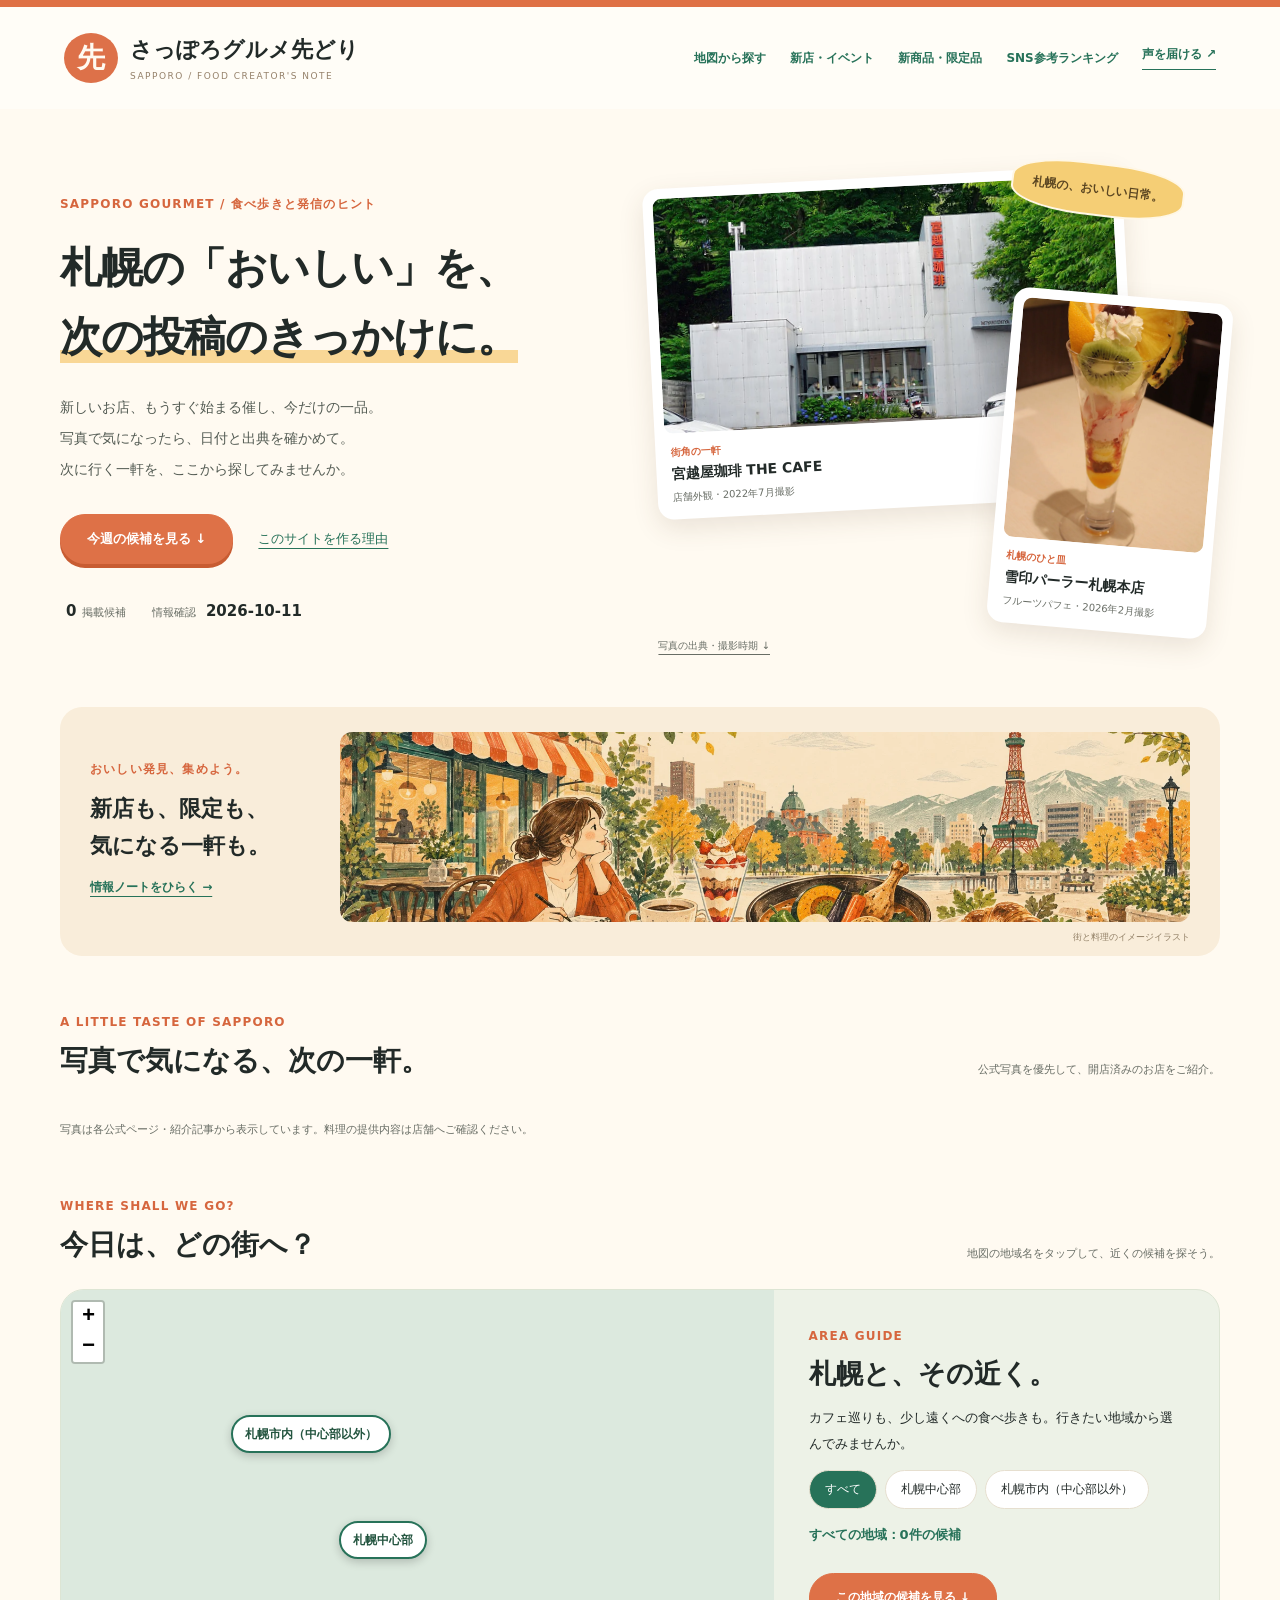
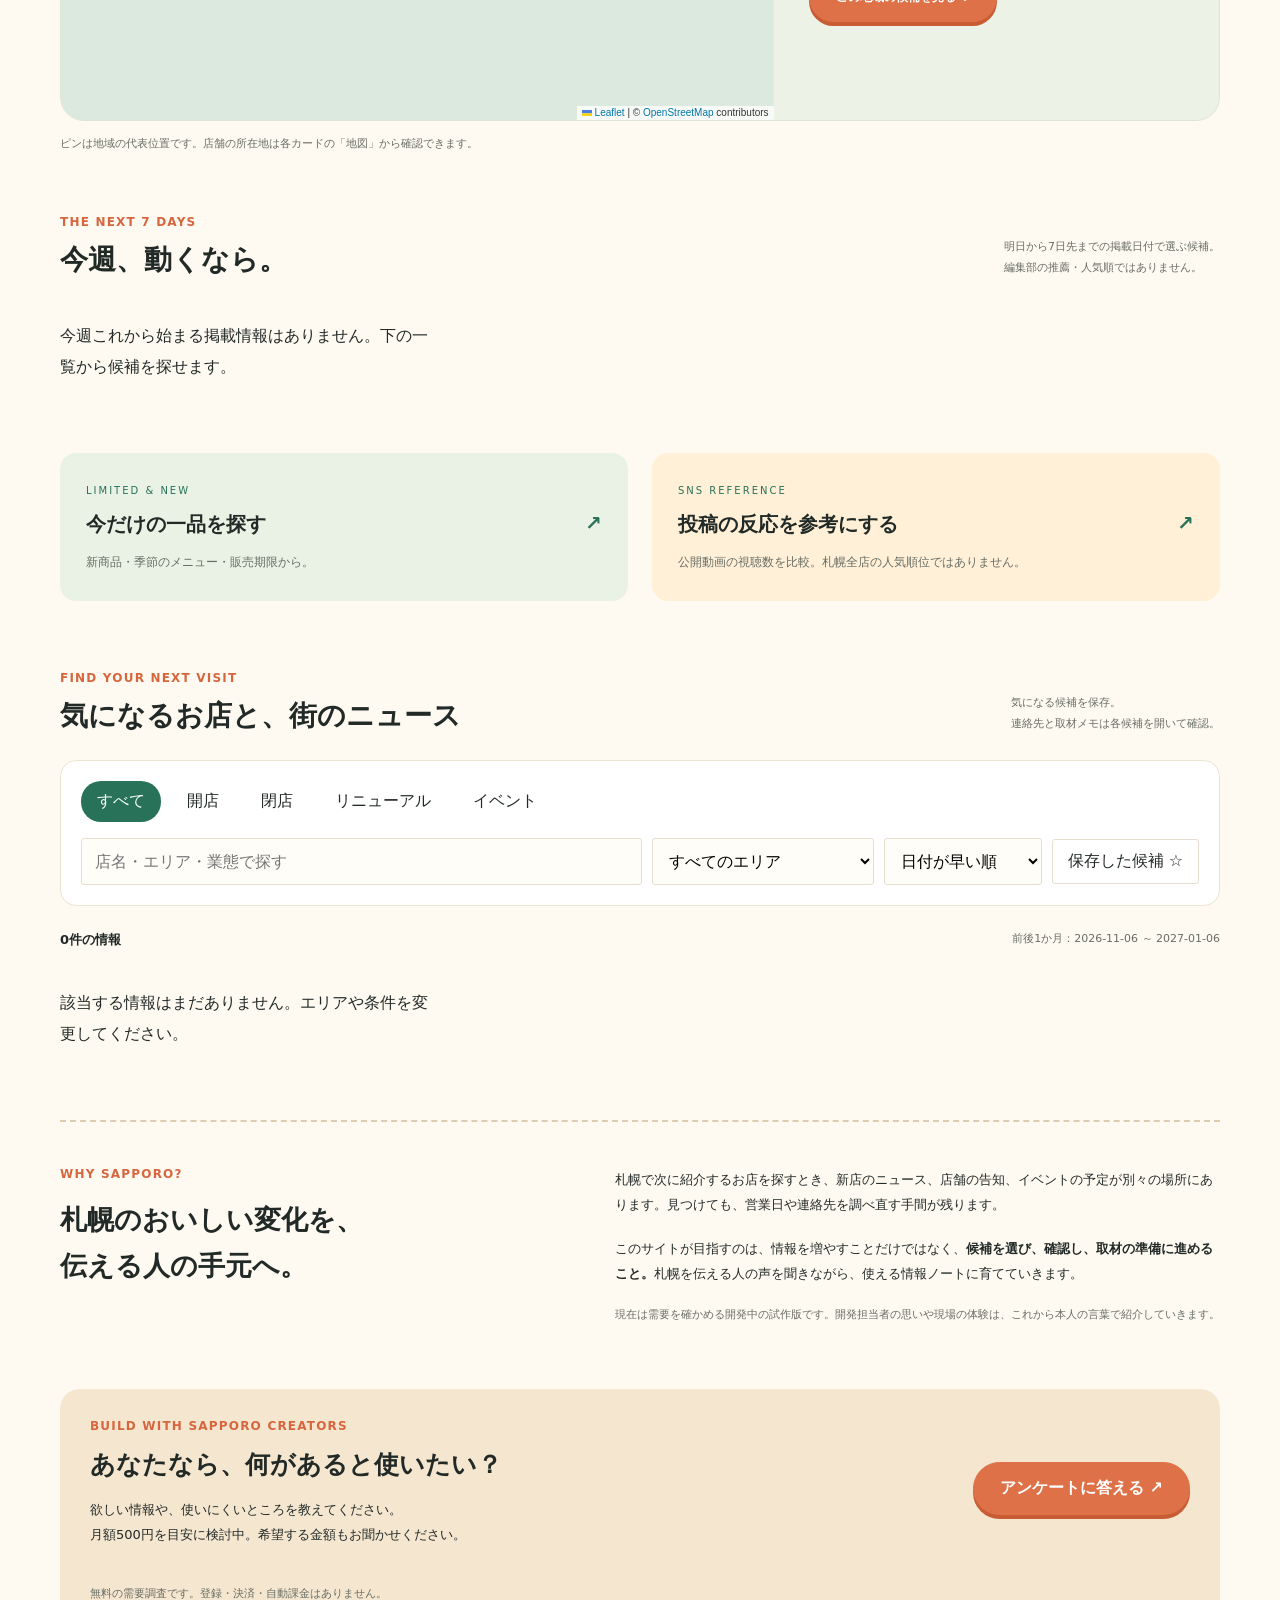
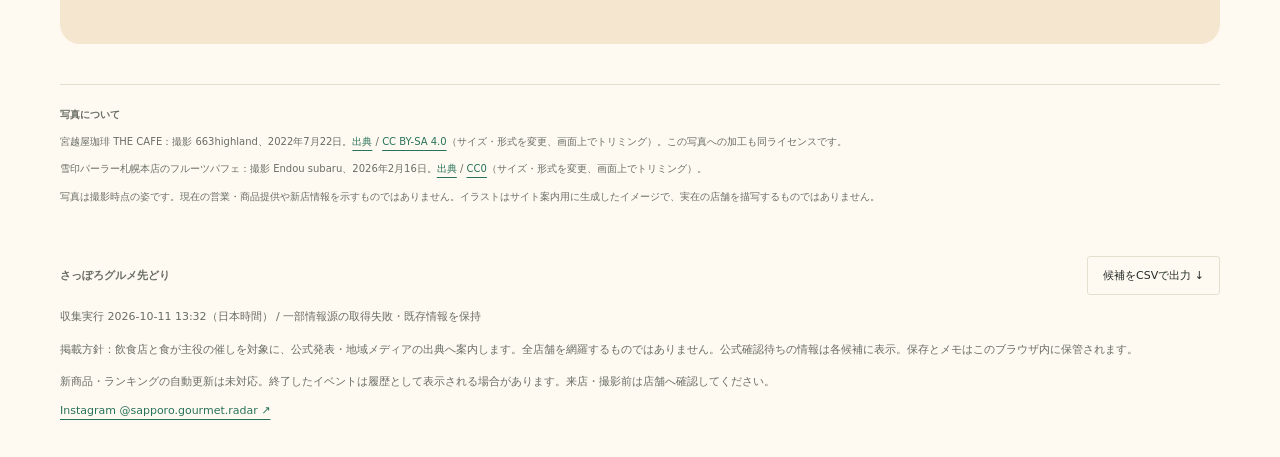
==== commit d15838aa: "Limit Gourmet Radar coverage and daily photo discovery to Sapporo city" ====
--- a/public/index.html
+++ b/public/index.html
@@ -1,9 +1,9 @@
 <!doctype html><html lang="ja"><head><meta charset="utf-8"><meta name="viewport" content="width=device-width,initial-scale=1"><title>さっぽろグルメ先どり | 次の取材先を決める情報ノート</title><meta name="description" content="札幌のグルメ発信者へ。今週の新店、開催予定、期間限定情報を確認日・出典とともに。候補を保存し、取材の準備へ。"><link rel="stylesheet" href="assets/leaflet/leaflet.css"><link rel="stylesheet" href="editorial.css?v=20261011-map"></head><body>
 <header><a class="brand" href="./"><span class="brand-mark">先</span><span>さっぽろグルメ先どり<small>SAPPORO / FOOD CREATOR'S NOTE</small></span></a><nav aria-label="メインナビ"><a href="#area-guide">地図から探す</a><a href="#discover">新店・イベント</a><a href="products.html">新商品・限定品</a><a href="popular.html">SNS参考ランキング</a><a class="nav-survey" href="survey.html">声を届ける ↗</a></nav></header>
 <main><section class="hero"><div><div class="eyebrow">SAPPORO GOURMET / 食べ歩きと発信のヒント</div><h1>札幌の「おいしい」を、<br><span class="headline-highlight">次の投稿のきっかけに。</span></h1><p class="lead">新しいお店、もうすぐ始まる催し、今だけの一品。<br>写真で気になったら、日付と出典を確かめて。<br>次に行く一軒を、ここから探してみませんか。</p><div class="hero-actions"><a class="primary" href="#week">今週の候補を見る ↓</a><a href="#purpose">このサイトを作る理由</a></div><div class="metrics"><span><strong id="total">—</strong>掲載候補</span><span>情報確認 <strong id="last-update">—</strong></span></div></div><aside class="photo-desk" aria-label="札幌の店舗・料理写真"><span class="photo-sticker">札幌の、おいしい日常。</span><figure class="cafe-photo"><img src="assets/miyakoshiya.webp" width="960" height="640" alt="緑に囲まれた宮越屋珈琲 THE CAFEの外観。2022年7月撮影" fetchpriority="high"><figcaption><span>街角の一軒</span><strong>宮越屋珈琲 THE CAFE</strong><small>店舗外観・2022年7月撮影</small></figcaption></figure><figure class="parfait-photo"><img src="assets/parfait.webp" width="960" height="1440" alt="雪印パーラー札幌本店で撮影されたフルーツパフェ。2026年2月撮影"><figcaption><span>札幌のひと皿</span><strong>雪印パーラー札幌本店</strong><small>フルーツパフェ・2026年2月撮影</small></figcaption></figure><a class="photo-credit-link" href="#photo-credits">写真の出典・撮影時期 ↓</a></aside></section>
-<section class="illustration-strip" aria-label="札幌のグルメをイメージしたイラスト"><div><span class="eyebrow">おいしい発見、集めよう。</span><h2>新店も、限定も、<br>気になる一軒も。</h2><a href="#discover">情報ノートをひらく →</a></div><img src="assets/sapporo-food-illustration.webp" width="1600" height="533" alt="カフェでメモを書く人と、パフェ・コーヒー・スープカレー、札幌の街を描いたイラスト"><small>街と料理のイメージイラスト</small></section><section class="photo-picks" id="photo-picks"><div class="section-heading"><div><span class="eyebrow">A LITTLE TASTE OF SAPPORO</span><h2>写真で気になる、次の一軒。</h2></div><p>公式写真を優先して、開店済みのお店をご紹介。</p></div><div class="photo-picks-grid" id="photo-picks-list"></div><p class="small">写真は各公式ページ・紹介記事から表示しています。料理の提供内容は店舗へご確認ください。</p></section><section id="area-guide" class="area-guide"><div class="section-heading"><div><span class="eyebrow">WHERE SHALL WE GO?</span><h2>今日は、どの街へ？</h2></div><p>地図の地域名をタップして、近くの候補を探そう。</p></div><div class="map-layout"><div id="region-map" aria-label="札幌と周辺地域の選択地図"></div><div class="map-side"><span class="eyebrow">AREA GUIDE</span><h3>札幌と、その近く。</h3><p>カフェ巡りも、少し遠くへの食べ歩きも。行きたい地域から選んでみませんか。</p><div id="area-buttons"></div><p id="area-feedback" role="status" aria-live="polite">すべての地域を表示中</p><a class="primary" href="#discover">この地域の候補を見る ↓</a></div></div><p class="small">ピンは地域の代表位置です。店舗の所在地は各カードの「地図」から確認できます。</p></section><section id="week" class="week"><div class="section-heading"><div><div class="eyebrow">THE NEXT 7 DAYS</div><h2>今週、動くなら。</h2></div><p>明日から7日先までの掲載日付で選ぶ候補。<br>編集部の推薦・人気順ではありません。</p></div><div id="week-list" class="week-list"></div></section>
+<section class="illustration-strip" aria-label="札幌のグルメをイメージしたイラスト"><div><span class="eyebrow">おいしい発見、集めよう。</span><h2>新店も、限定も、<br>気になる一軒も。</h2><a href="#discover">情報ノートをひらく →</a></div><img src="assets/sapporo-food-illustration.webp" width="1600" height="533" alt="カフェでメモを書く人と、パフェ・コーヒー・スープカレー、札幌の街を描いたイラスト"><small>街と料理のイメージイラスト</small></section><section class="photo-picks" id="photo-picks"><div class="section-heading"><div><span class="eyebrow">A LITTLE TASTE OF SAPPORO</span><h2>写真で気になる、次の一軒。</h2></div><p>公式写真を優先して、開店済みのお店をご紹介。</p></div><div class="photo-picks-grid" id="photo-picks-list"></div><p class="small">写真は各公式ページ・紹介記事から表示しています。料理の提供内容は店舗へご確認ください。</p></section><section id="area-guide" class="area-guide"><div class="section-heading"><div><span class="eyebrow">WHERE SHALL WE GO?</span><h2>今日は、どの街へ？</h2></div><p>地図の地域名をタップして、近くの候補を探そう。</p></div><div class="map-layout"><div id="region-map" aria-label="札幌市内地域の選択地図"></div><div class="map-side"><span class="eyebrow">AREA GUIDE</span><h3>札幌と、その近く。</h3><p>カフェ巡りも、少し遠くへの食べ歩きも。行きたい地域から選んでみませんか。</p><div id="area-buttons"></div><p id="area-feedback" role="status" aria-live="polite">すべての地域を表示中</p><a class="primary" href="#discover">この地域の候補を見る ↓</a></div></div><p class="small">ピンは地域の代表位置です。店舗の所在地は各カードの「地図」から確認できます。</p></section><section id="week" class="week"><div class="section-heading"><div><div class="eyebrow">THE NEXT 7 DAYS</div><h2>今週、動くなら。</h2></div><p>明日から7日先までの掲載日付で選ぶ候補。<br>編集部の推薦・人気順ではありません。</p></div><div id="week-list" class="week-list"></div></section>
 <section class="routes" aria-label="情報の入り口"><a href="products.html"><span>LIMITED & NEW</span><h2>今だけの一品を探す <b>↗</b></h2><p>新商品・季節のメニュー・販売期限から。</p></a><a href="popular.html"><span>SNS REFERENCE</span><h2>投稿の反応を参考にする <b>↗</b></h2><p>公開動画の視聴数を比較。札幌全店の人気順位ではありません。</p></a></section>
-<section id="discover"><div class="section-heading"><div><div class="eyebrow">FIND YOUR NEXT VISIT</div><h2>気になるお店と、街のニュース</h2></div><p>気になる候補を保存。<br>連絡先と取材メモは各候補を開いて確認。</p></div><section class="toolbar"><div class="line" id="types"></div><div class="line"><input id="q" placeholder="店名・エリア・業態で探す" aria-label="情報検索"><select id="area" aria-label="エリア"><option>すべてのエリア</option><option>札幌中心部</option><option>札幌市内・周辺</option><option>小樽・石狩</option><option>江別・北広島</option><option>千歳・恵庭・苫小牧</option></select><select id="sort" aria-label="並び順"><option value="soon">日付が早い順</option><option value="latest">日付が新しい順</option></select><button id="saved">保存した候補 ☆</button></div></section><div class="results"><strong id="count"></strong><span class="small">前後1か月：<span id="window"></span></span></div><div class="grid" id="grid"></div></section>
+<section id="discover"><div class="section-heading"><div><div class="eyebrow">FIND YOUR NEXT VISIT</div><h2>気になるお店と、街のニュース</h2></div><p>気になる候補を保存。<br>連絡先と取材メモは各候補を開いて確認。</p></div><section class="toolbar"><div class="line" id="types"></div><div class="line"><input id="q" placeholder="店名・エリア・業態で探す" aria-label="情報検索"><select id="area" aria-label="エリア"><option>すべてのエリア</option><option>札幌中心部</option><option>札幌市内（中心部以外）</option></select><select id="sort" aria-label="並び順"><option value="soon">日付が早い順</option><option value="latest">日付が新しい順</option></select><button id="saved">保存した候補 ☆</button></div></section><div class="results"><strong id="count"></strong><span class="small">前後1か月：<span id="window"></span></span></div><div class="grid" id="grid"></div></section>
 <section class="purpose" id="purpose"><div><div class="eyebrow">WHY SAPPORO?</div><h2>札幌のおいしい変化を、<br>伝える人の手元へ。</h2></div><div><p>札幌で次に紹介するお店を探すとき、新店のニュース、店舗の告知、イベントの予定が別々の場所にあります。見つけても、営業日や連絡先を調べ直す手間が残ります。</p><p>このサイトが目指すのは、情報を増やすことだけではなく、<b>候補を選び、確認し、取材の準備に進めること。</b>札幌を伝える人の声を聞きながら、使える情報ノートに育てていきます。</p><p class="small">現在は需要を確かめる開発中の試作版です。開発担当者の思いや現場の体験は、これから本人の言葉で紹介していきます。</p></div></section>
 <section class="feedback"><div><div class="eyebrow">BUILD WITH SAPPORO CREATORS</div><h2>あなたなら、何があると使いたい？</h2><p>欲しい情報や、使いにくいところを教えてください。<br>月額500円を目安に検討中。希望する金額もお聞かせください。</p></div><a class="primary" href="survey.html">アンケートに答える ↗</a><p class="small">無料の需要調査です。登録・決済・自動課金はありません。</p></section>
 <footer><div id="photo-credits" class="photo-credits"><b>写真について</b><p>宮越屋珈琲 THE CAFE：撮影 663highland、2022年7月22日。<a href="https://commons.wikimedia.org/wiki/File:220722_THE_CAFE_of_Miyakoshiya_Coffee_Sapporo_Hokkaido_Japan01s5.jpg" target="_blank" rel="noopener">出典</a> / <a href="https://creativecommons.org/licenses/by-sa/4.0/" target="_blank" rel="noopener">CC BY-SA 4.0</a>（サイズ・形式を変更、画面上でトリミング）。この写真への加工も同ライセンスです。</p><p>雪印パーラー札幌本店のフルーツパフェ：撮影 Endou subaru、2026年2月16日。<a href="https://commons.wikimedia.org/wiki/File:Fruitparfait_01.jpg" target="_blank" rel="noopener">出典</a> / <a href="https://creativecommons.org/publicdomain/zero/1.0/" target="_blank" rel="noopener">CC0</a>（サイズ・形式を変更、画面上でトリミング）。</p><p>写真は撮影時点の姿です。現在の営業・商品提供や新店情報を示すものではありません。イラストはサイト案内用に生成したイメージで、実在の店舗を描写するものではありません。</p></div><div class="footer-top"><b>さっぽろグルメ先どり</b><button onclick="download()">候補をCSVで出力 ↓</button></div><p id="collection-status">収集状況を確認中…</p><p>掲載方針：飲食店と食が主役の催しを対象に、公式発表・地域メディアの出典へ案内します。全店舗を網羅するものではありません。公式確認待ちの情報は各候補に表示。保存とメモはこのブラウザ内に保管されます。</p><p>新商品・ランキングの自動更新は未対応。終了したイベントは履歴として表示される場合があります。来店・撮影前は店舗へ確認してください。</p><a href="https://www.instagram.com/sapporo.gourmet.radar/" target="_blank" rel="noopener">Instagram @sapporo.gourmet.radar ↗</a></footer></main>
@@ -16,28 +16,29 @@
 let data=[
 {id:1,type:'開店',name:'餃夢中 南5条店',date:'2026-10-10',area:'札幌中心部',place:'すすきの / 南5条西3丁目',genre:'居酒屋・餃子',text:'すすきのの新しい餃子居酒屋。新店紹介の取材候補に。',url:'https://sapporo-list.info/open/october-open/',source:'札幌リスト',official:false},
 {id:2,type:'開店',name:'夜パフェ専門店 ななかま堂64',date:'2026-10-08',area:'札幌中心部',place:'すすきの / 南6条西4丁目',genre:'夜パフェ・スイーツ',text:'和の要素を取り入れた夜パフェ専門店。締めパフェの投稿候補。',url:'https://sapporo-list.info/open/october-open/',source:'札幌リスト',official:false},
-{id:3,type:'開店',name:'オリーブの丘 札幌西町店',date:'2026-10-08',area:'札幌市内・周辺',place:'西区 / 西町北13丁目',genre:'イタリアン',text:'ピザやパスタを楽しめるイタリア食堂が西町に出店。',url:'https://sapporo-list.info/open/october-open/',source:'札幌リスト',official:false},
+{id:3,type:'開店',name:'オリーブの丘 札幌西町店',date:'2026-10-08',area:'札幌市内（中心部以外）',place:'西区 / 西町北13丁目',genre:'イタリアン',text:'ピザやパスタを楽しめるイタリア食堂が西町に出店。',url:'https://sapporo-list.info/open/october-open/',source:'札幌リスト',official:false},
 {id:4,type:'リニューアル',name:'マクドナルド札幌すすきの店',date:'2026-10-15',area:'札幌中心部',place:'すすきの',genre:'ファストフード',text:'10月15日のリニューアルオープン予定が報じられています。',url:'https://mrs.living.jp/sapporo/newopen',source:'リビング札幌Web',official:false},
 {id:5,type:'閉店',name:'布袋点心舗 弁財天',date:'2026-10-24',area:'札幌中心部',place:'狸小路 / たぬドンダイニング',genre:'中華・点心',text:'10月24日閉店予定との地域メディア情報。訪問前に営業を確認。',url:'https://sapporo-sokuho.com/archives/category/開店・閉店',source:'札幌速報',official:false},
 {id:6,type:'閉店',name:'カフェ・ド・クリエ 札幌駅北口店',date:'2026-09-30',area:'札幌中心部',place:'札幌駅北口',genre:'カフェ',text:'9月30日の閉店が報じられています。店舗変動の記録として掲載。',url:'https://sapporo-sokuho.com/archives/category/開店・閉店/閉店情報',source:'札幌速報',official:false},
 {id:7,type:'イベント',name:'しりうちつながる食のフェスタin札幌',date:'2026-10-09',end:'2026-10-11',area:'札幌中心部',place:'アカプラ / 北3条広場',genre:'食フェス・道南グルメ',text:'知内町の牡蠣やニラを使った料理・特産品が集結。最終日10月11日は16時まで。',url:'https://www.kita3jo-plaza.jp/event/detail.asp?id=11890',source:'北3条広場公式',official:true},
 {id:8,type:'イベント',name:'さっぽろ焼き芋テラス',date:'2026-10-23',end:'2026-11-03',area:'札幌中心部',place:'中島公園 / 南9条広場',genre:'焼き芋・スイーツ',text:'11時〜20時、最終日は19時まで。入場無料・飲食代別途。秋のスイーツ企画に。',url:'https://sapporo-yakiimoterrace.com/',source:'イベント公式',official:true},
-{id:9,type:'開店',name:'ちょいおでん 札幌澄川店',date:'2026-10-09',area:'札幌市内・周辺',place:'南区 / 澄川4条2丁目',genre:'おでん・居酒屋',text:'鱧出汁のおでんを提供する酒場。澄川エリアの新店候補。',url:'https://sapporo-list.info/open/october-open/',source:'札幌リスト',official:false}
+{id:9,type:'開店',name:'ちょいおでん 札幌澄川店',date:'2026-10-09',area:'札幌市内（中心部以外）',place:'南区 / 澄川4条2丁目',genre:'おでん・居酒屋',text:'鱧出汁のおでんを提供する酒場。澄川エリアの新店候補。',url:'https://sapporo-list.info/open/october-open/',source:'札幌リスト',official:false}
 ];
 function today(){return new Intl.DateTimeFormat('sv-SE',{timeZone:'Asia/Tokyo',year:'numeric',month:'2-digit',day:'2-digit'}).format(new Date())}
 function monthShift(iso,n){let [y,m,d]=iso.split('-').map(Number),x=new Date(Date.UTC(y,m-1+n,1));x.setUTCDate(Math.min(d,new Date(Date.UTC(x.getUTCFullYear(),x.getUTCMonth()+1,0)).getUTCDate()));return x.toISOString().slice(0,10)}
-function eligibleData(t=today()){let start=monthShift(t,-1),end=monthShift(t,1);return data.filter(d=>d.date&&d.date<=end&&(d.end||d.date)>=start&&(d.type!=='閉店'||d.date>=t))}
+function eligibleData(t=today()){let start=monthShift(t,-1),end=monthShift(t,1);return data.filter(d=>['札幌中心部','札幌市内（中心部以外）'].includes(d.area)&&!/(小樽|石狩|江別|北広島|千歳|恵庭|苫小牧)市/.test(d.place||'')&&d.date&&d.date<=end&&(d.end||d.date)>=start&&(d.type!=='閉店'||d.date>=t))}
 function countdown(d,t=today()){let days=Math.round((Date.parse(d.date)-Date.parse(t))/86400000),label=d.type==='イベント'?'開催':d.type;if(days>0)return label+'まであと'+days+'日';if(days===0)return '本日'+label+(d.type==='閉店'?'予定':'');if(d.end&&d.end>=t){let left=Math.round((Date.parse(d.end)-Date.parse(t))/86400000);return left===0?'開催中・本日最終日':'開催中・終了まであと'+left+'日'}return label+'から'+(-days)+'日'}
-const cardPhotos=[{"url": "https://choioden.com/sapporosumikawa/", "image": "https://choioden.com/sapporosumikawa/wp-content/uploads/sites/14/2026/10/sapporo_sumikawa_07.jpg", "name": "ちょいおでん 札幌澄川店", "alt": "ちょいおでん札幌澄川店の公式ページに掲載された店舗外観", "source": "ちょいおでん公式", "official": true, "match_url": "https://sapporo-sokuho.com/archives/post-113454.html"}, {"url": "https://sapporo-sokuho.com/archives/post-113509.html", "image": "https://sapporo-sokuho.com/wp-content/uploads/1000013804.jpg", "name": "北海道海鮮 個室居酒屋 うおっと 魚人 札幌駅北口店", "alt": "うおっとの甘エビ。開店紹介記事掲載写真", "source": "札幌速報", "official": false}, {"url": "https://sapporo-sokuho.com/archives/post-113165.html", "image": "https://sapporo-sokuho.com/wp-content/uploads/1000013753.jpg", "name": "焼き鳥食べ飲み放題 おすすめ屋", "alt": "おすすめ屋の焼き鳥。開店紹介記事掲載写真", "source": "札幌速報", "official": false}, {"name": "SPROUT 札幌店", "url": "https://sprout-project.com/articles/2026/09/sprout", "image": "https://sprout-project.com/sprout_detail/wp-content/uploads/2026/09/CA8C373D-4B52-4DB1-930B-BE778F32050F-13080-00001B09F2C15F19.jpg", "alt": "SPROUT札幌店の公式開店案内に掲載されたコーヒーカウンター", "source": "SPROUT公式", "official": true}, {"name": "Yagien softcream & coffee", "url": "https://www.ldh.co.jp/news/detail.php?lang=jpn&site=OFFICIAL&newsid=0000100320", "image": "https://ldh-liveschedule.s3.ap-northeast-1.amazonaws.com/sys/wp-content/uploads/2026/09/18110011/%E3%82%B9%E3%82%AF%E3%83%AA%E3%83%BC%E3%83%B3%E3%82%B7%E3%83%A7%E3%83%83%E3%83%88-2026-09-18-105209.png", "alt": "Yagienの公式開店案内に掲載されたソフトクリーム", "source": "LDH公式", "official": true}, {"name": "七輪焼肉 安安 札幌篠路店", "match_url": "https://sapporokitaku.goguynet.jp/2026/09/29/yasuyasu", "url": "https://sapporokitaku.goguynet.jp/2026/09/29/yasuyasu/", "image": "https://sapporokitaku.goguynet.jp/wp-content/uploads/sites/193/2026/08/anan-shinoro-3.jpg", "alt": "安安札幌篠路店の外観。号外NETの開店紹介記事掲載写真", "source": "号外NET札幌市北区", "official": false}, {"name": "街角のレモンベーカリー琴似店", "url": "https://sapporo-sokuho.com/archives/post-112141.html", "image": "https://sapporo-sokuho.com/wp-content/uploads/1000013562.jpg", "alt": "街角のレモンベーカリー琴似店の開店紹介記事に掲載されたパン", "source": "札幌速報", "official": false}];function photoFor(d){if(d.date>today()||d.type==='閉店')return null;return cardPhotos.find(p=>(p.match_url||p.url)===d.url||p.name.toLowerCase()===d.name.toLowerCase())}
-function photoMarkup(d){const p=photoFor(d);return p?`<figure class="card-photo"><a href="${escape(p.url)}" target="_blank" rel="noopener"><img src="${escape(p.image)}" width="600" height="400" loading="lazy" alt="${escape(p.alt)}" onerror="this.closest('figure').hidden=true"></a><figcaption>${p.official?'公式掲載写真':'紹介記事の写真'} · <a href="${escape(p.url)}" target="_blank" rel="noopener">${escape(p.source)} ↗</a></figcaption></figure>`:''}
-function renderPhotoPicks(){const rows=eligibleData().filter(d=>photoFor(d)).sort((a,b)=>Number(photoFor(b).official)-Number(photoFor(a).official));document.getElementById('photo-picks-list').innerHTML=rows.map(d=>{const p=photoFor(d);return `<article class="photo-pick"><a href="${escape(p.url)}" target="_blank" rel="noopener"><img src="${escape(p.image)}" alt="${escape(p.alt)}" width="600" height="400" loading="lazy" onerror="this.style.display='none'"><div><span>${p.official?'OFFICIAL PHOTO':'PHOTO'} / ${escape(p.source)}</span><h3>${escape(d.name)}</h3><b>${p.official?'公式でお店を見る':'写真とお店の詳細を見る'} ↗</b></div></a></article>`}).join('')}
-let type='すべて',onlySaved=false;let state={};try{state=JSON.parse(localStorage.getItem('gourmet-radar-v1')||'{}')}catch{}const escape=s=>String(s).replace(/[&<>"']/g,c=>({'&':'&amp;','<':'&lt;','>':'&gt;','"':'&quot;',"'":'&#39;'}[c]));function persist(){try{localStorage.setItem('gourmet-radar-v1',JSON.stringify(state))}catch{alert('保存できません。ブラウザの保存設定を確認してください。')}}function toggle(id){state[id]={...state[id],saved:!state[id]?.saved};persist();render()}function memo(id,v){state[id]={...state[id],memo:v};persist()}function render(){syncAreaGuide();renderPhotoPicks();document.querySelector('#total').textContent=eligibleData().length;renderWeek();document.querySelector('#window').textContent=monthShift(today(),-1)+' ～ '+monthShift(today(),1);document.querySelector('#types').innerHTML=['すべて','開店','閉店','リニューアル','イベント'].map(t=>`<button class="${type===t?'active':''}" data-category="${t}">${t}</button>`).join('');let q=document.querySelector('#q').value.toLowerCase(),a=document.querySelector('#area').value;let rows=eligibleData().filter(d=>(type==='すべて'||d.type===type)&&(a==='すべてのエリア'||d.area===a)&&(!onlySaved||state[d.id]?.saved)&&[d.name,d.place,d.genre].join(' ').toLowerCase().includes(q)).sort((a,b)=>document.querySelector('#sort').value==='latest'?b.date.localeCompare(a.date):a.date.localeCompare(b.date));document.querySelector('#count').textContent=rows.length+'件の情報';document.querySelector('#grid').innerHTML=rows.length?rows.map(d=>`<article class="card" id="candidate-${d.id}">${photoMarkup(d)}<div><span class="tag ${d.type==='閉店'?'close':''}">${d.type==='閉店'?'閉店予定':d.type}</span> <span class="small">${escape(d.genre)}</span></div><h3>${escape(d.name)}</h3><div>${(d.tags||[]).map(t=>`<span class="tag">${escape(t)}</span>`).join(' ')}</div><div class="date">${escape(countdown(d))}</div><div class="date">${d.date.replaceAll('-',' / ')}${d.end?' 〜 '+d.end.replaceAll('-',' / '):''}</div><div class="small">${escape(d.place)}</div><p>${escape(d.text)}</p><a href="${escape(d.url)}" target="_blank" rel="noopener">${escape(d.source)}で詳細を見る ↗</a>${(d.social_links||[]).filter(s=>/^https:\/\/(?:x\.com|www\.instagram\.com)\//.test(s.url)).map(s=>`<a href="${escape(s.url)}" target="_blank" rel="noopener">${escape(s.name)} ↗</a>`).join('')}<div class="meta">${d.official?'公式掲載を確認':'地域メディア掲載 / 公式確認待ち'} · 確認日 ${escape(d.checked_at||'未確認')}</div><div class="actions"><button onclick="toggle(${d.id})">${state[d.id]?.saved?'★ 保存済み':'☆ 保存する'}</button><a href="https://www.google.com/maps/search/?api=1&query=${encodeURIComponent(d.name+' 札幌')}" target="_blank" rel="noopener">地図 ↗</a></div><details><summary>連絡先・取材メモを開く</summary><div class="meta"><b>連絡・取材の準備</b><div class="actions" style="flex-wrap:wrap">${contactLinks(d)}<button onclick="inquiry(${d.id})">取材依頼文を作る</button></div><span>取材可否は連絡先へ確認。予約サイトは通常の来店予約用です。</span></div><textarea class="note" aria-label="${escape(d.name)}の取材メモ" placeholder="取材メモ（自分のブラウザに保存）" oninput="memo(${d.id},this.value)">${escape(state[d.id]?.memo||'')}</textarea></details></article>`).join(''):'<p>該当する情報はまだありません。エリアや条件を変更してください。</p>'}function download(){let rows=[['カテゴリ','名称','日付','終了日','エリア','出典','URL','確認日','取材メモ'],...eligibleData().filter(d=>!onlySaved||state[d.id]?.saved).map(d=>[d.type,d.name,d.date,d.end||'',d.place,d.source,d.url,d.checked_at||'未確認',state[d.id]?.memo||''])];let csv='\ufeff'+rows.map(r=>r.map(v=>'"'+String(v).replace(/^[=+@-]/,"'$&").replaceAll('"','""')+'"').join(',')).join('\r\n');let url=URL.createObjectURL(new Blob([csv],{type:'text/csv;charset=utf-8'})),a=document.createElement('a');a.href=url;a.download='sapporo-gourmet-'+today()+'.csv';a.click();setTimeout(()=>URL.revokeObjectURL(url),1000)}const regionChoices=[{name:'札幌中心部',label:'札幌中心部',lat:43.0618,lng:141.3545},{name:'札幌市内・周辺',label:'札幌市内・周辺',lat:43.115,lng:141.28},{name:'小樽・石狩',label:'小樽・石狩',lat:43.19,lng:141.04},{name:'江別・北広島',label:'江別・北広島',lat:43.03,lng:141.56},{name:'千歳・恵庭・苫小牧',label:'千歳・恵庭・苫小牧',lat:42.88,lng:141.60}];
+let cardPhotos=[{"url": "https://choioden.com/sapporosumikawa/", "image": "https://choioden.com/sapporosumikawa/wp-content/uploads/sites/14/2026/10/sapporo_sumikawa_07.jpg", "name": "ちょいおでん 札幌澄川店", "alt": "ちょいおでん札幌澄川店の公式ページに掲載された店舗外観", "source": "ちょいおでん公式", "official": true, "match_url": "https://sapporo-sokuho.com/archives/post-113454.html"}, {"url": "https://sapporo-sokuho.com/archives/post-113509.html", "image": "https://sapporo-sokuho.com/wp-content/uploads/1000013804.jpg", "name": "北海道海鮮 個室居酒屋 うおっと 魚人 札幌駅北口店", "alt": "うおっとの甘エビ。開店紹介記事掲載写真", "source": "札幌速報", "official": false}, {"url": "https://sapporo-sokuho.com/archives/post-113165.html", "image": "https://sapporo-sokuho.com/wp-content/uploads/1000013753.jpg", "name": "焼き鳥食べ飲み放題 おすすめ屋", "alt": "おすすめ屋の焼き鳥。開店紹介記事掲載写真", "source": "札幌速報", "official": false}, {"name": "SPROUT 札幌店", "url": "https://sprout-project.com/articles/2026/09/sprout", "image": "https://sprout-project.com/sprout_detail/wp-content/uploads/2026/09/CA8C373D-4B52-4DB1-930B-BE778F32050F-13080-00001B09F2C15F19.jpg", "alt": "SPROUT札幌店の公式開店案内に掲載されたコーヒーカウンター", "source": "SPROUT公式", "official": true}, {"name": "Yagien softcream & coffee", "url": "https://www.ldh.co.jp/news/detail.php?lang=jpn&site=OFFICIAL&newsid=0000100320", "image": "https://ldh-liveschedule.s3.ap-northeast-1.amazonaws.com/sys/wp-content/uploads/2026/09/18110011/%E3%82%B9%E3%82%AF%E3%83%AA%E3%83%BC%E3%83%B3%E3%82%B7%E3%83%A7%E3%83%83%E3%83%88-2026-09-18-105209.png", "alt": "Yagienの公式開店案内に掲載されたソフトクリーム", "source": "LDH公式", "official": true}, {"name": "七輪焼肉 安安 札幌篠路店", "match_url": "https://sapporokitaku.goguynet.jp/2026/09/29/yasuyasu", "url": "https://sapporokitaku.goguynet.jp/2026/09/29/yasuyasu/", "image": "https://sapporokitaku.goguynet.jp/wp-content/uploads/sites/193/2026/08/anan-shinoro-3.jpg", "alt": "安安札幌篠路店の外観。号外NETの開店紹介記事掲載写真", "source": "号外NET札幌市北区", "official": false}, {"name": "街角のレモンベーカリー琴似店", "url": "https://sapporo-sokuho.com/archives/post-112141.html", "image": "https://sapporo-sokuho.com/wp-content/uploads/1000013562.jpg", "alt": "街角のレモンベーカリー琴似店の開店紹介記事に掲載されたパン", "source": "札幌速報", "official": false}];function photoFor(d){if(d.date>today()||d.type==='閉店')return null;return cardPhotos.find(p=>(p.match_url||p.url)===d.url||p.name.toLowerCase()===d.name.toLowerCase())}
+function photoMarkup(d){const p=photoFor(d);return p?`<figure class="card-photo"><a href="${escape(p.url)}" target="_blank" rel="noopener"><img src="${escape(p.local_image||p.image)}" width="600" height="400" loading="lazy" alt="${escape(p.alt)}" onerror="this.closest('figure').hidden=true"></a><figcaption>${p.official?'公式掲載写真':'紹介記事の写真'} · <a href="${escape(p.url)}" target="_blank" rel="noopener">${escape(p.source)} ↗</a></figcaption></figure>`:''}
+function renderPhotoPicks(){const rows=eligibleData().filter(d=>photoFor(d)).sort((a,b)=>Number(photoFor(b).official)-Number(photoFor(a).official));document.getElementById('photo-picks-list').innerHTML=rows.map(d=>{const p=photoFor(d);return `<article class="photo-pick"><a href="${escape(p.url)}" target="_blank" rel="noopener"><img src="${escape(p.local_image||p.image)}" alt="${escape(p.alt)}" width="600" height="400" loading="lazy" onerror="this.style.display='none'"><div><span>${p.official?'OFFICIAL PHOTO':'PHOTO'} / ${escape(p.source)}</span><h3>${escape(d.name)}</h3><b>${p.official?'公式でお店を見る':'写真とお店の詳細を見る'} ↗</b></div></a></article>`}).join('')}
+let type='すべて',onlySaved=false;let state={};try{state=JSON.parse(localStorage.getItem('gourmet-radar-v1')||'{}')}catch{}const escape=s=>String(s).replace(/[&<>"']/g,c=>({'&':'&amp;','<':'&lt;','>':'&gt;','"':'&quot;',"'":'&#39;'}[c]));function persist(){try{localStorage.setItem('gourmet-radar-v1',JSON.stringify(state))}catch{alert('保存できません。ブラウザの保存設定を確認してください。')}}function toggle(id){state[id]={...state[id],saved:!state[id]?.saved};persist();render()}function memo(id,v){state[id]={...state[id],memo:v};persist()}function render(){syncAreaGuide();renderPhotoPicks();document.querySelector('#total').textContent=eligibleData().length;renderWeek();document.querySelector('#window').textContent=monthShift(today(),-1)+' ～ '+monthShift(today(),1);document.querySelector('#types').innerHTML=['すべて','開店','閉店','リニューアル','イベント'].map(t=>`<button class="${type===t?'active':''}" data-category="${t}">${t}</button>`).join('');let q=document.querySelector('#q').value.toLowerCase(),a=document.querySelector('#area').value;let rows=eligibleData().filter(d=>(type==='すべて'||d.type===type)&&(a==='すべてのエリア'||d.area===a)&&(!onlySaved||state[d.id]?.saved)&&[d.name,d.place,d.genre].join(' ').toLowerCase().includes(q)).sort((a,b)=>document.querySelector('#sort').value==='latest'?b.date.localeCompare(a.date):a.date.localeCompare(b.date));document.querySelector('#count').textContent=rows.length+'件の情報';document.querySelector('#grid').innerHTML=rows.length?rows.map(d=>`<article class="card" id="candidate-${d.id}">${photoMarkup(d)}<div><span class="tag ${d.type==='閉店'?'close':''}">${d.type==='閉店'?'閉店予定':d.type}</span> <span class="small">${escape(d.genre)}</span></div><h3>${escape(d.name)}</h3><div>${(d.tags||[]).map(t=>`<span class="tag">${escape(t)}</span>`).join(' ')}</div><div class="date">${escape(countdown(d))}</div><div class="date">${d.date.replaceAll('-',' / ')}${d.end?' 〜 '+d.end.replaceAll('-',' / '):''}</div><div class="small">${escape(d.place)}</div><p>${escape(d.text)}</p><a href="${escape(d.url)}" target="_blank" rel="noopener">${escape(d.source)}で詳細を見る ↗</a>${(d.social_links||[]).filter(s=>/^https:\/\/(?:x\.com|www\.instagram\.com)\//.test(s.url)).map(s=>`<a href="${escape(s.url)}" target="_blank" rel="noopener">${escape(s.name)} ↗</a>`).join('')}<div class="meta">${d.official?'公式掲載を確認':'地域メディア掲載 / 公式確認待ち'} · 確認日 ${escape(d.checked_at||'未確認')}</div><div class="actions"><button onclick="toggle(${d.id})">${state[d.id]?.saved?'★ 保存済み':'☆ 保存する'}</button><a href="https://www.google.com/maps/search/?api=1&query=${encodeURIComponent(d.name+' 札幌')}" target="_blank" rel="noopener">地図 ↗</a></div><details><summary>連絡先・取材メモを開く</summary><div class="meta"><b>連絡・取材の準備</b><div class="actions" style="flex-wrap:wrap">${contactLinks(d)}<button onclick="inquiry(${d.id})">取材依頼文を作る</button></div><span>取材可否は連絡先へ確認。予約サイトは通常の来店予約用です。</span></div><textarea class="note" aria-label="${escape(d.name)}の取材メモ" placeholder="取材メモ（自分のブラウザに保存）" oninput="memo(${d.id},this.value)">${escape(state[d.id]?.memo||'')}</textarea></details></article>`).join(''):'<p>該当する情報はまだありません。エリアや条件を変更してください。</p>'}function download(){let rows=[['カテゴリ','名称','日付','終了日','エリア','出典','URL','確認日','取材メモ'],...eligibleData().filter(d=>!onlySaved||state[d.id]?.saved).map(d=>[d.type,d.name,d.date,d.end||'',d.place,d.source,d.url,d.checked_at||'未確認',state[d.id]?.memo||''])];let csv='\ufeff'+rows.map(r=>r.map(v=>'"'+String(v).replace(/^[=+@-]/,"'$&").replaceAll('"','""')+'"').join(',')).join('\r\n');let url=URL.createObjectURL(new Blob([csv],{type:'text/csv;charset=utf-8'})),a=document.createElement('a');a.href=url;a.download='sapporo-gourmet-'+today()+'.csv';a.click();setTimeout(()=>URL.revokeObjectURL(url),1000)}const regionChoices=[{name:'札幌中心部',label:'札幌中心部',lat:43.0618,lng:141.3545},{name:'札幌市内（中心部以外）',label:'札幌市内（中心部以外）',lat:43.115,lng:141.28}];
 function syncAreaGuide(){const area=document.getElementById('area').value;document.querySelectorAll('[data-map-area]').forEach(b=>{const selected=b.dataset.mapArea===area;b.classList.toggle('selected',selected);b.setAttribute('aria-pressed',String(selected))});const node=document.getElementById('area-feedback');if(node){const count=eligibleData().filter(d=>area==='すべてのエリア'||d.area===area).length;node.textContent=(area==='すべてのエリア'?'すべての地域':area)+'：'+count+'件の候補'}}
 function chooseRegion(area){document.getElementById('area').value=area;type='すべて';onlySaved=false;document.getElementById('saved').classList.remove('active');document.getElementById('q').value='';render()}
 document.getElementById('area-buttons').innerHTML=[{name:'すべてのエリア',label:'すべて'},...regionChoices].map(a=>`<button data-map-area="${a.name}" aria-pressed="false">${a.label}</button>`).join('');document.getElementById('area-buttons').addEventListener('click',e=>{const b=e.target.closest('[data-map-area]');if(b)chooseRegion(b.dataset.mapArea)});
-if(window.L){const regionMap=L.map('region-map',{scrollWheelZoom:false}).setView([43.05,141.36],9);L.tileLayer('https://tile.openstreetmap.org/{z}/{x}/{y}.png',{maxZoom:18,attribution:'&copy; <a href="https://www.openstreetmap.org/copyright">OpenStreetMap</a> contributors'}).addTo(regionMap);regionChoices.forEach(a=>{const marker=L.marker([a.lat,a.lng],{icon:L.divIcon({className:'region-pin-wrap',html:`<button class="region-pin" data-map-area="${a.name}" aria-pressed="false">${a.label}</button>`,iconSize:[170,40],iconAnchor:[85,20]})}).addTo(regionMap);marker.on('click',()=>chooseRegion(a.name))})}else{document.getElementById('region-map').textContent='地図を読み込めませんでした。右の地域ボタンから探せます。'}
+if(window.L){const regionMap=L.map('region-map',{scrollWheelZoom:false}).setView([43.08,141.35],11);L.tileLayer('https://tile.openstreetmap.org/{z}/{x}/{y}.png',{maxZoom:18,attribution:'&copy; <a href="https://www.openstreetmap.org/copyright">OpenStreetMap</a> contributors'}).addTo(regionMap);regionChoices.forEach(a=>{const marker=L.marker([a.lat,a.lng],{icon:L.divIcon({className:'region-pin-wrap',html:`<button class="region-pin" data-map-area="${a.name}" aria-pressed="false">${a.label}</button>`,iconSize:[170,40],iconAnchor:[85,20]})}).addTo(regionMap);marker.on('click',()=>chooseRegion(a.name))})}else{document.getElementById('region-map').textContent='地図を読み込めませんでした。右の地域ボタンから探せます。'}
 ['q','area','sort'].forEach(id=>document.getElementById(id).addEventListener('input',render));document.querySelector('#saved').onclick=function(){onlySaved=!onlySaved;this.classList.toggle('active',onlySaved);render()};document.querySelector('#types').addEventListener('click',function(event){const button=event.target.closest('button[data-category]');if(!button||!this.contains(button))return;type=button.dataset.category;render()});render();setInterval(render,60000);document.addEventListener('visibilitychange',()=>{if(document.visibilityState==='visible')render()});
 
-async function loadNews(){if(location.protocol==='file:'){document.querySelector('#collection-status').textContent='ダウンロード版：初期情報を表示しています。毎日の更新は公開サイトで利用できます。';return}try{let r=await fetch('news.json',{cache:'no-store'});if(!r.ok)throw Error('fetch');let n=await r.json();if(!Array.isArray(n.items))throw Error('format');data=n.items;render();document.querySelector('#last-update').textContent=n.last_run?n.last_run.slice(0,10):'初期版';document.querySelector('#collection-status').textContent=n.last_run?'収集実行 '+n.last_run.slice(0,16).replace('T',' ')+'（日本時間） / '+(n.status==='partial'?'一部情報源の取得失敗・既存情報を保持':'収集完了'):'自動収集の初回実行待ち';}catch{document.querySelector('#collection-status').textContent='最新データの読込失敗。初期情報を表示中。'}}
-loadNews();setInterval(loadNews,300000);
+async function loadNews(){if(location.protocol==='file:'){document.querySelector('#collection-status').textContent='ダウンロード版：初期情報を表示しています。毎日の更新は公開サイトで利用できます。';return}try{let r=await fetch('news.json',{cache:'no-store'});if(!r.ok)throw Error('fetch');let n=await r.json();if(!Array.isArray(n.items))throw Error('format');data=n.items.map(d=>({...d,area:d.area==='札幌市内・周辺'?'札幌市内（中心部以外）':d.area}));render();document.querySelector('#last-update').textContent=n.last_run?n.last_run.slice(0,10):'初期版';document.querySelector('#collection-status').textContent=n.last_run?'収集実行 '+n.last_run.slice(0,16).replace('T',' ')+'（日本時間） / '+(n.status==='partial'?'一部情報源の取得失敗・既存情報を保持':'収集完了'):'自動収集の初回実行待ち';}catch{document.querySelector('#collection-status').textContent='最新データの読込失敗。初期情報を表示中。'}}
+async function loadPhotos(){try{const r=await fetch('photos.json',{cache:'no-store'});if(!r.ok)throw Error('photos');const n=await r.json();if(Array.isArray(n.photos)){cardPhotos=n.photos;render()}}catch{}}
+loadPhotos();loadNews();setInterval(loadNews,300000);setInterval(loadPhotos,300000);
 </script></body></html>
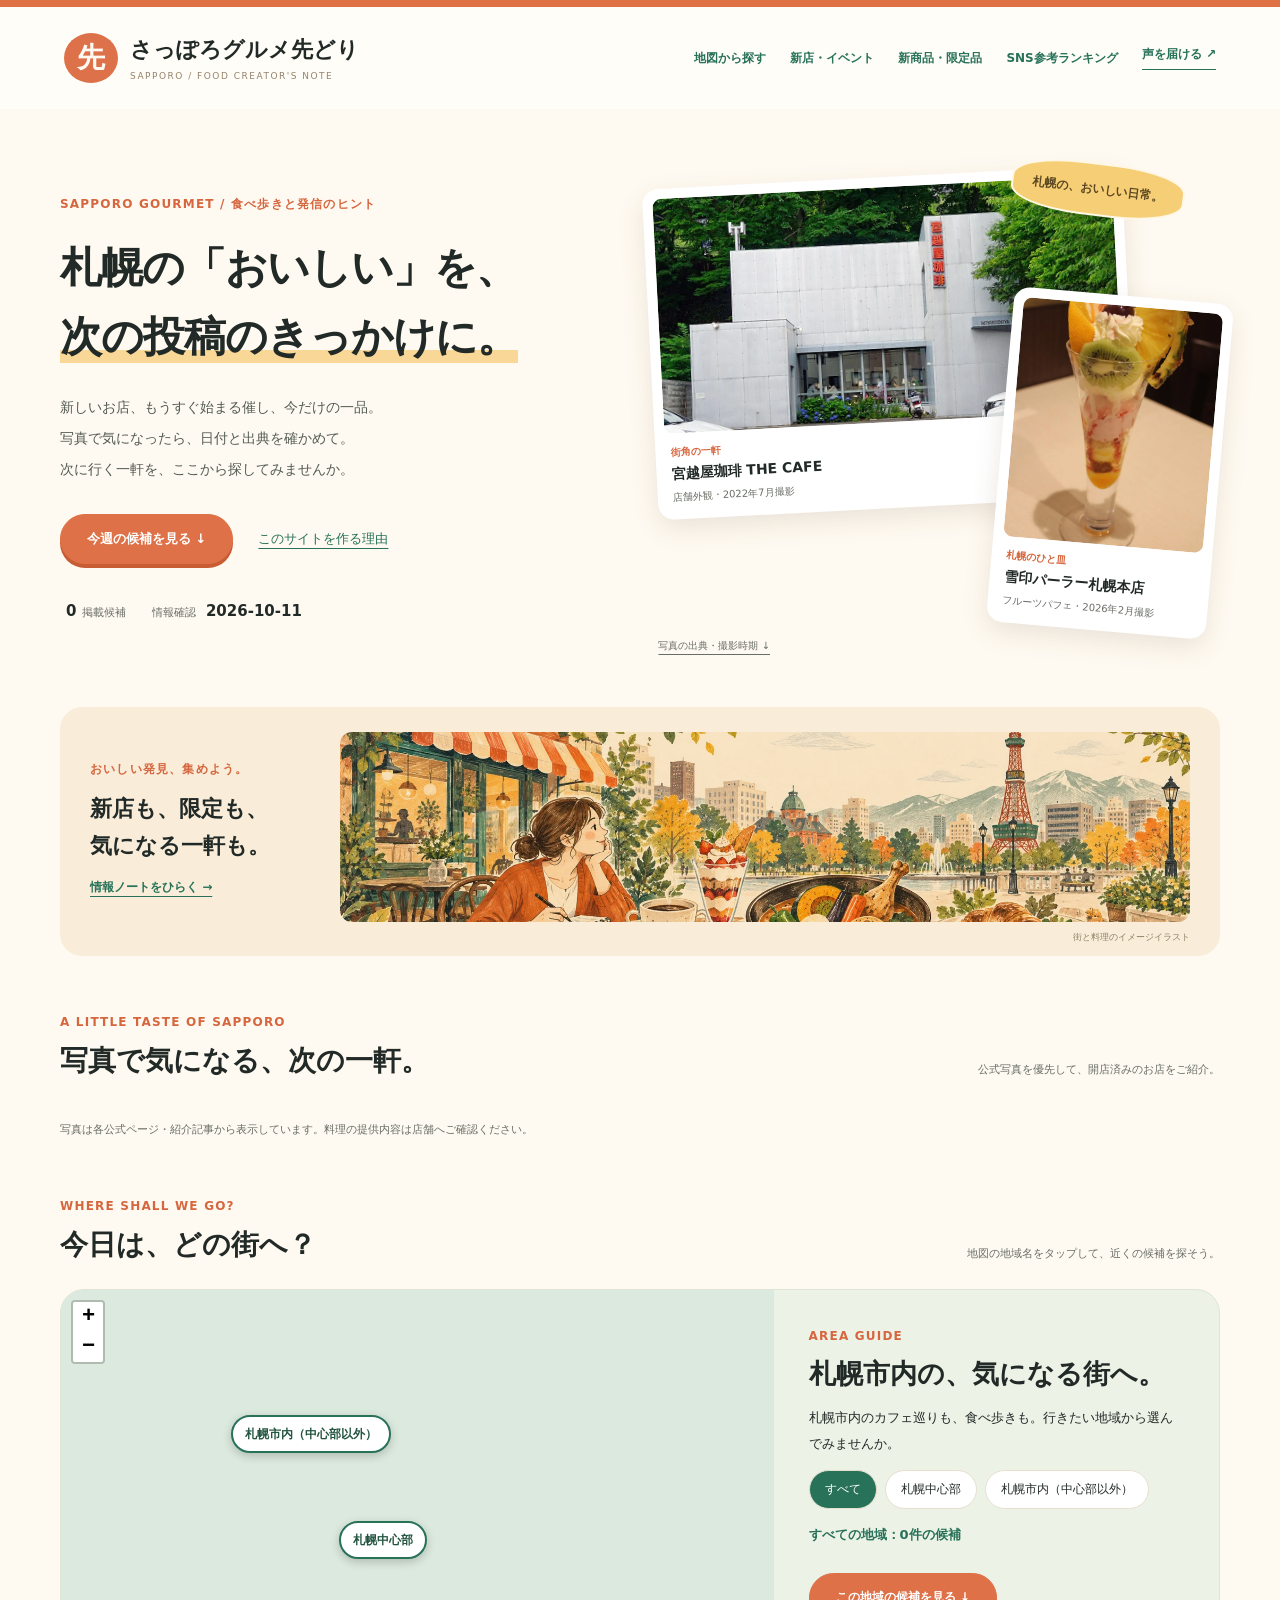
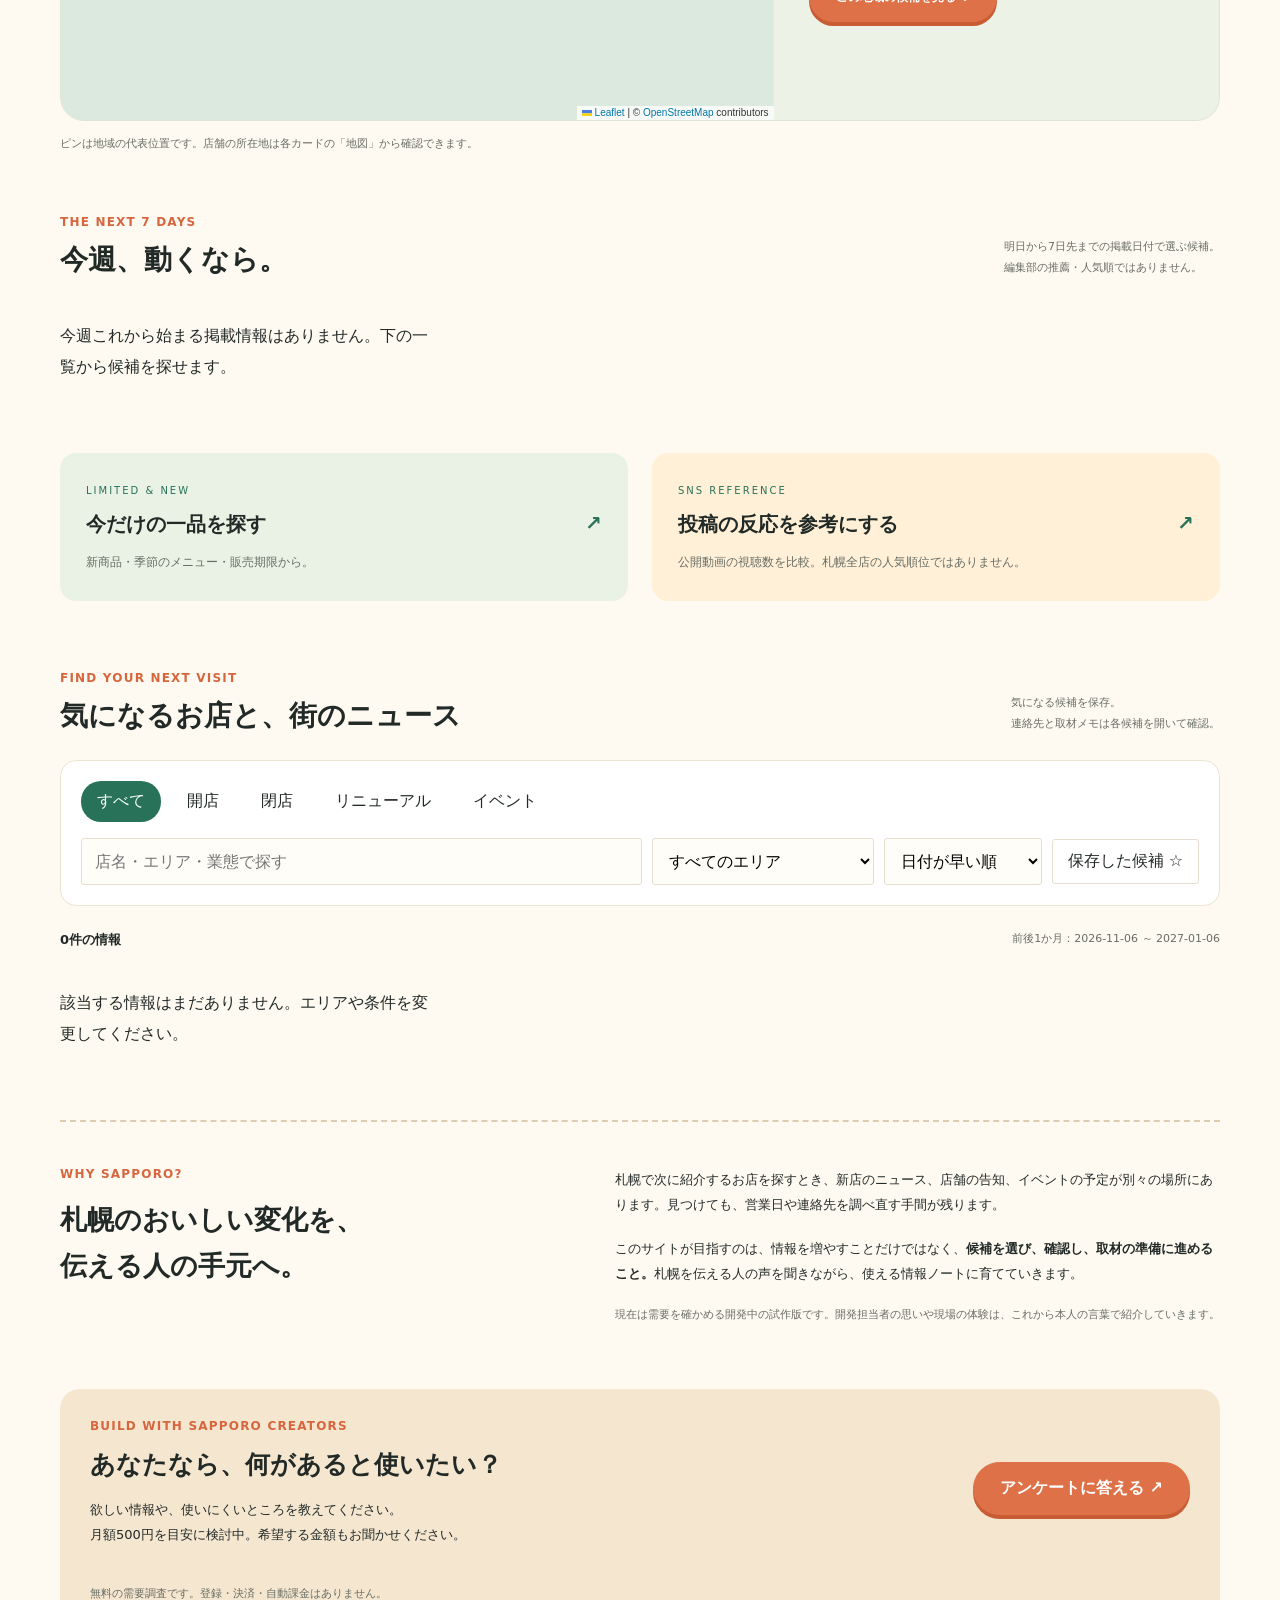
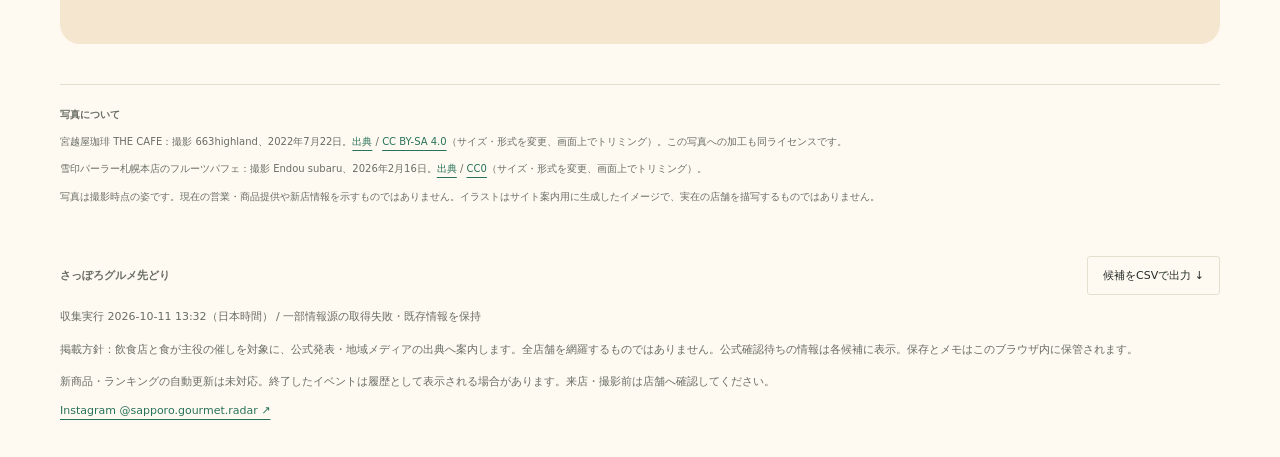
==== commit 3b97ec7a: "Clarify Sapporo city scope in map introduction" ====
--- a/public/index.html
+++ b/public/index.html
@@ -1,7 +1,7 @@
 <!doctype html><html lang="ja"><head><meta charset="utf-8"><meta name="viewport" content="width=device-width,initial-scale=1"><title>さっぽろグルメ先どり | 次の取材先を決める情報ノート</title><meta name="description" content="札幌のグルメ発信者へ。今週の新店、開催予定、期間限定情報を確認日・出典とともに。候補を保存し、取材の準備へ。"><link rel="stylesheet" href="assets/leaflet/leaflet.css"><link rel="stylesheet" href="editorial.css?v=20261011-map"></head><body>
 <header><a class="brand" href="./"><span class="brand-mark">先</span><span>さっぽろグルメ先どり<small>SAPPORO / FOOD CREATOR'S NOTE</small></span></a><nav aria-label="メインナビ"><a href="#area-guide">地図から探す</a><a href="#discover">新店・イベント</a><a href="products.html">新商品・限定品</a><a href="popular.html">SNS参考ランキング</a><a class="nav-survey" href="survey.html">声を届ける ↗</a></nav></header>
 <main><section class="hero"><div><div class="eyebrow">SAPPORO GOURMET / 食べ歩きと発信のヒント</div><h1>札幌の「おいしい」を、<br><span class="headline-highlight">次の投稿のきっかけに。</span></h1><p class="lead">新しいお店、もうすぐ始まる催し、今だけの一品。<br>写真で気になったら、日付と出典を確かめて。<br>次に行く一軒を、ここから探してみませんか。</p><div class="hero-actions"><a class="primary" href="#week">今週の候補を見る ↓</a><a href="#purpose">このサイトを作る理由</a></div><div class="metrics"><span><strong id="total">—</strong>掲載候補</span><span>情報確認 <strong id="last-update">—</strong></span></div></div><aside class="photo-desk" aria-label="札幌の店舗・料理写真"><span class="photo-sticker">札幌の、おいしい日常。</span><figure class="cafe-photo"><img src="assets/miyakoshiya.webp" width="960" height="640" alt="緑に囲まれた宮越屋珈琲 THE CAFEの外観。2022年7月撮影" fetchpriority="high"><figcaption><span>街角の一軒</span><strong>宮越屋珈琲 THE CAFE</strong><small>店舗外観・2022年7月撮影</small></figcaption></figure><figure class="parfait-photo"><img src="assets/parfait.webp" width="960" height="1440" alt="雪印パーラー札幌本店で撮影されたフルーツパフェ。2026年2月撮影"><figcaption><span>札幌のひと皿</span><strong>雪印パーラー札幌本店</strong><small>フルーツパフェ・2026年2月撮影</small></figcaption></figure><a class="photo-credit-link" href="#photo-credits">写真の出典・撮影時期 ↓</a></aside></section>
-<section class="illustration-strip" aria-label="札幌のグルメをイメージしたイラスト"><div><span class="eyebrow">おいしい発見、集めよう。</span><h2>新店も、限定も、<br>気になる一軒も。</h2><a href="#discover">情報ノートをひらく →</a></div><img src="assets/sapporo-food-illustration.webp" width="1600" height="533" alt="カフェでメモを書く人と、パフェ・コーヒー・スープカレー、札幌の街を描いたイラスト"><small>街と料理のイメージイラスト</small></section><section class="photo-picks" id="photo-picks"><div class="section-heading"><div><span class="eyebrow">A LITTLE TASTE OF SAPPORO</span><h2>写真で気になる、次の一軒。</h2></div><p>公式写真を優先して、開店済みのお店をご紹介。</p></div><div class="photo-picks-grid" id="photo-picks-list"></div><p class="small">写真は各公式ページ・紹介記事から表示しています。料理の提供内容は店舗へご確認ください。</p></section><section id="area-guide" class="area-guide"><div class="section-heading"><div><span class="eyebrow">WHERE SHALL WE GO?</span><h2>今日は、どの街へ？</h2></div><p>地図の地域名をタップして、近くの候補を探そう。</p></div><div class="map-layout"><div id="region-map" aria-label="札幌市内地域の選択地図"></div><div class="map-side"><span class="eyebrow">AREA GUIDE</span><h3>札幌と、その近く。</h3><p>カフェ巡りも、少し遠くへの食べ歩きも。行きたい地域から選んでみませんか。</p><div id="area-buttons"></div><p id="area-feedback" role="status" aria-live="polite">すべての地域を表示中</p><a class="primary" href="#discover">この地域の候補を見る ↓</a></div></div><p class="small">ピンは地域の代表位置です。店舗の所在地は各カードの「地図」から確認できます。</p></section><section id="week" class="week"><div class="section-heading"><div><div class="eyebrow">THE NEXT 7 DAYS</div><h2>今週、動くなら。</h2></div><p>明日から7日先までの掲載日付で選ぶ候補。<br>編集部の推薦・人気順ではありません。</p></div><div id="week-list" class="week-list"></div></section>
+<section class="illustration-strip" aria-label="札幌のグルメをイメージしたイラスト"><div><span class="eyebrow">おいしい発見、集めよう。</span><h2>新店も、限定も、<br>気になる一軒も。</h2><a href="#discover">情報ノートをひらく →</a></div><img src="assets/sapporo-food-illustration.webp" width="1600" height="533" alt="カフェでメモを書く人と、パフェ・コーヒー・スープカレー、札幌の街を描いたイラスト"><small>街と料理のイメージイラスト</small></section><section class="photo-picks" id="photo-picks"><div class="section-heading"><div><span class="eyebrow">A LITTLE TASTE OF SAPPORO</span><h2>写真で気になる、次の一軒。</h2></div><p>公式写真を優先して、開店済みのお店をご紹介。</p></div><div class="photo-picks-grid" id="photo-picks-list"></div><p class="small">写真は各公式ページ・紹介記事から表示しています。料理の提供内容は店舗へご確認ください。</p></section><section id="area-guide" class="area-guide"><div class="section-heading"><div><span class="eyebrow">WHERE SHALL WE GO?</span><h2>今日は、どの街へ？</h2></div><p>地図の地域名をタップして、近くの候補を探そう。</p></div><div class="map-layout"><div id="region-map" aria-label="札幌市内地域の選択地図"></div><div class="map-side"><span class="eyebrow">AREA GUIDE</span><h3>札幌市内の、気になる街へ。</h3><p>札幌市内のカフェ巡りも、食べ歩きも。行きたい地域から選んでみませんか。</p><div id="area-buttons"></div><p id="area-feedback" role="status" aria-live="polite">すべての地域を表示中</p><a class="primary" href="#discover">この地域の候補を見る ↓</a></div></div><p class="small">ピンは地域の代表位置です。店舗の所在地は各カードの「地図」から確認できます。</p></section><section id="week" class="week"><div class="section-heading"><div><div class="eyebrow">THE NEXT 7 DAYS</div><h2>今週、動くなら。</h2></div><p>明日から7日先までの掲載日付で選ぶ候補。<br>編集部の推薦・人気順ではありません。</p></div><div id="week-list" class="week-list"></div></section>
 <section class="routes" aria-label="情報の入り口"><a href="products.html"><span>LIMITED & NEW</span><h2>今だけの一品を探す <b>↗</b></h2><p>新商品・季節のメニュー・販売期限から。</p></a><a href="popular.html"><span>SNS REFERENCE</span><h2>投稿の反応を参考にする <b>↗</b></h2><p>公開動画の視聴数を比較。札幌全店の人気順位ではありません。</p></a></section>
 <section id="discover"><div class="section-heading"><div><div class="eyebrow">FIND YOUR NEXT VISIT</div><h2>気になるお店と、街のニュース</h2></div><p>気になる候補を保存。<br>連絡先と取材メモは各候補を開いて確認。</p></div><section class="toolbar"><div class="line" id="types"></div><div class="line"><input id="q" placeholder="店名・エリア・業態で探す" aria-label="情報検索"><select id="area" aria-label="エリア"><option>すべてのエリア</option><option>札幌中心部</option><option>札幌市内（中心部以外）</option></select><select id="sort" aria-label="並び順"><option value="soon">日付が早い順</option><option value="latest">日付が新しい順</option></select><button id="saved">保存した候補 ☆</button></div></section><div class="results"><strong id="count"></strong><span class="small">前後1か月：<span id="window"></span></span></div><div class="grid" id="grid"></div></section>
 <section class="purpose" id="purpose"><div><div class="eyebrow">WHY SAPPORO?</div><h2>札幌のおいしい変化を、<br>伝える人の手元へ。</h2></div><div><p>札幌で次に紹介するお店を探すとき、新店のニュース、店舗の告知、イベントの予定が別々の場所にあります。見つけても、営業日や連絡先を調べ直す手間が残ります。</p><p>このサイトが目指すのは、情報を増やすことだけではなく、<b>候補を選び、確認し、取材の準備に進めること。</b>札幌を伝える人の声を聞きながら、使える情報ノートに育てていきます。</p><p class="small">現在は需要を確かめる開発中の試作版です。開発担当者の思いや現場の体験は、これから本人の言葉で紹介していきます。</p></div></section>
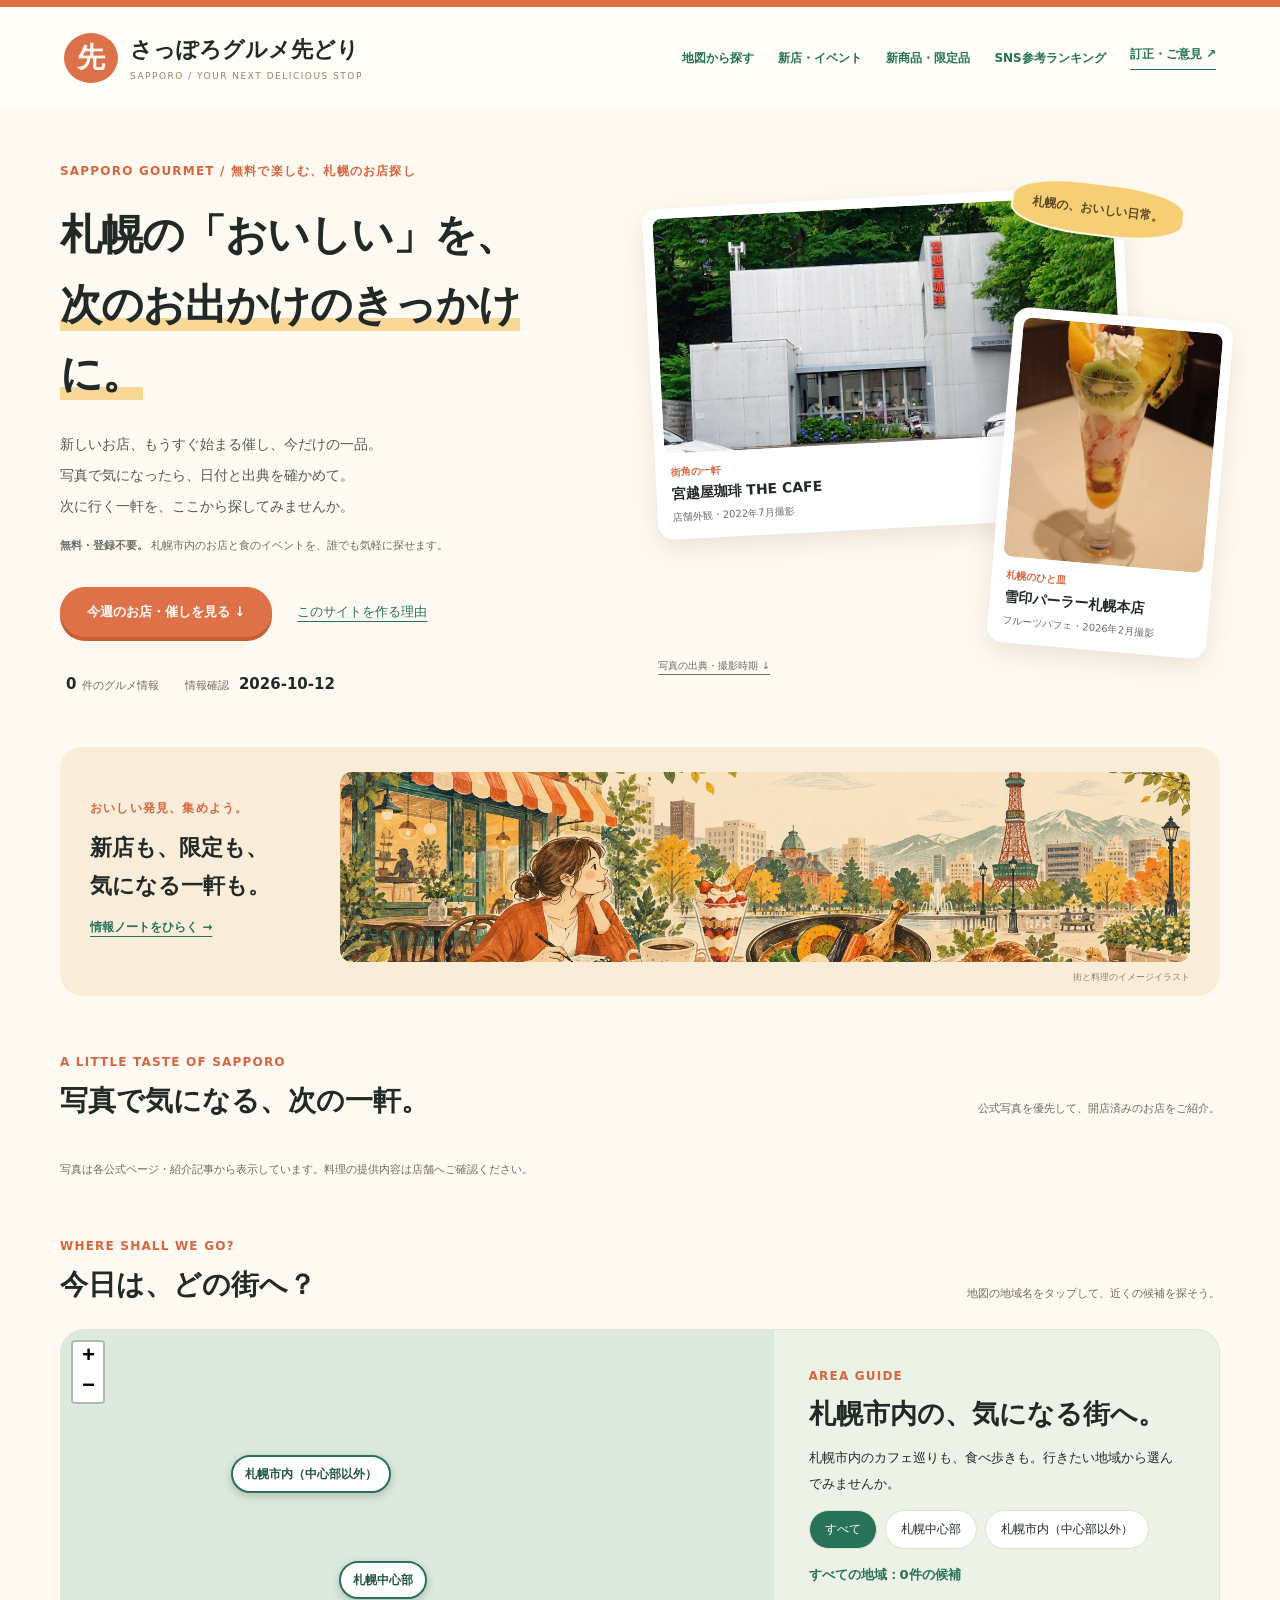
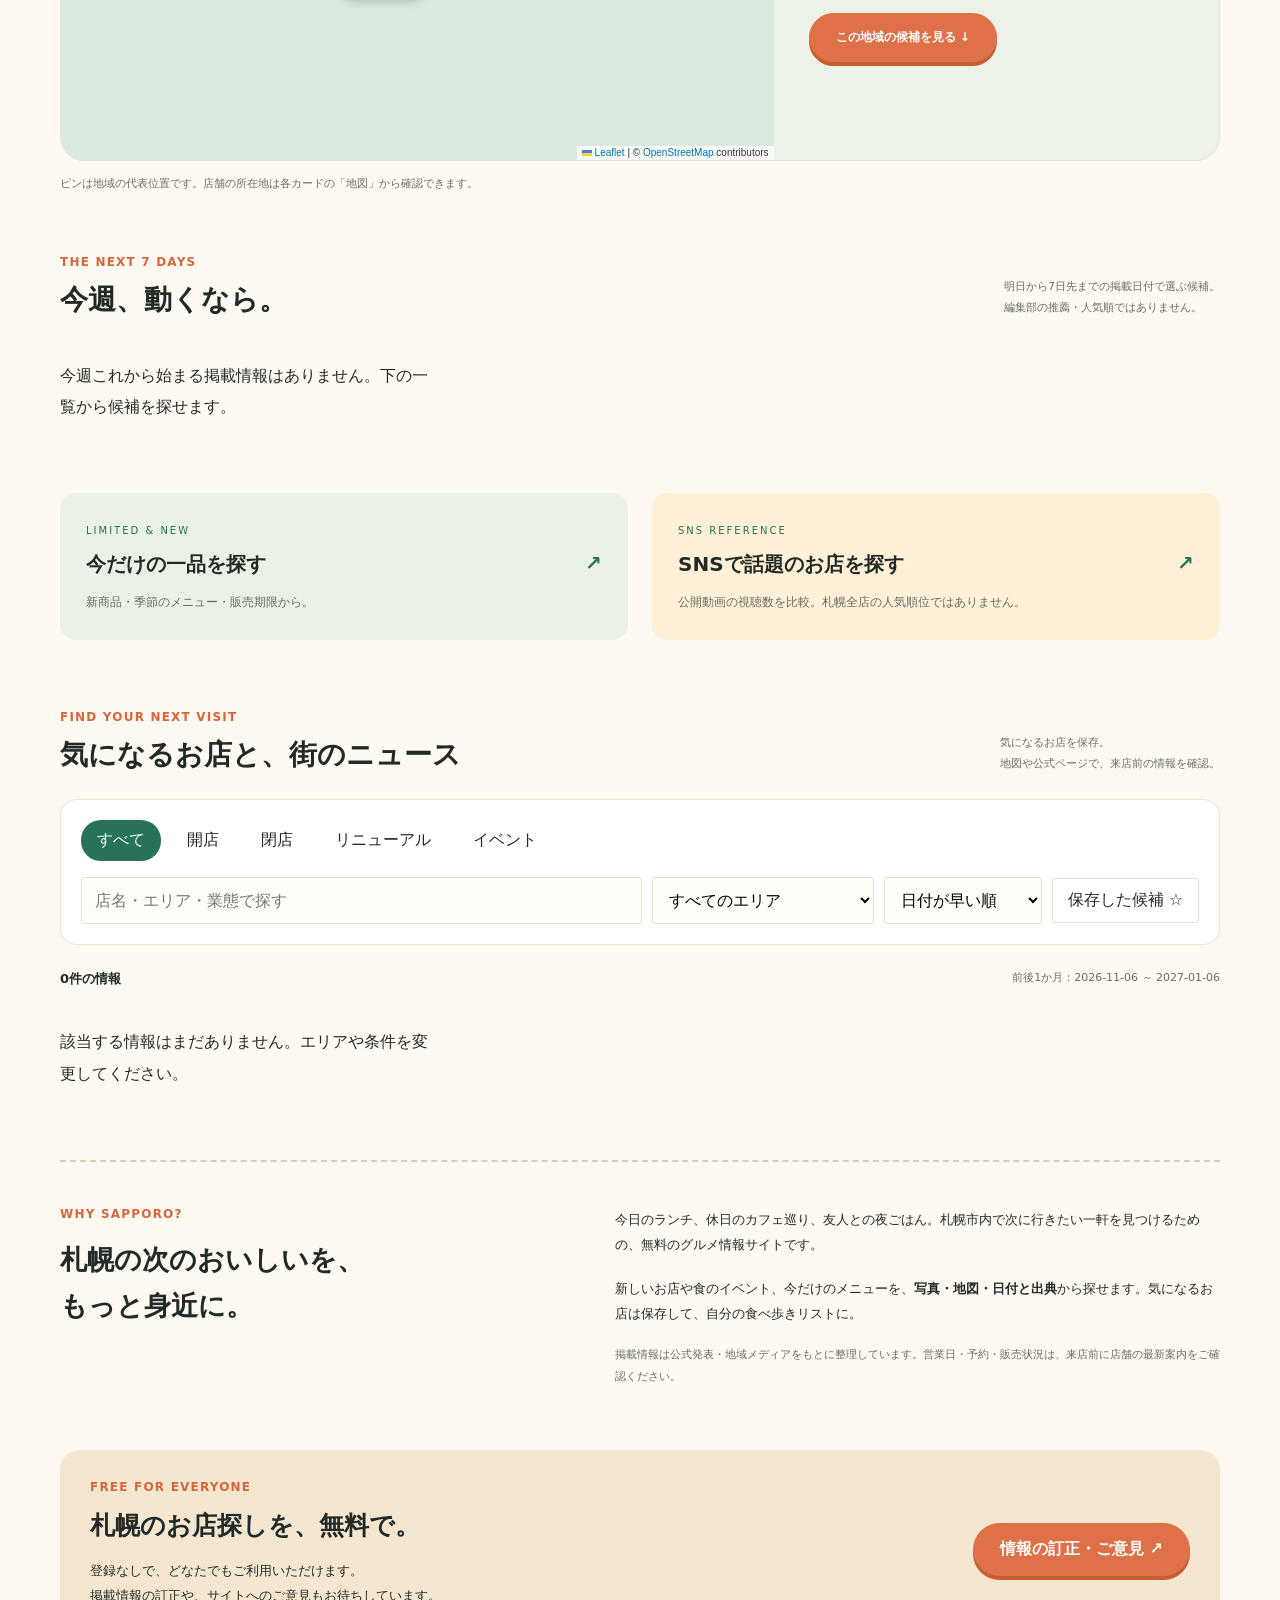
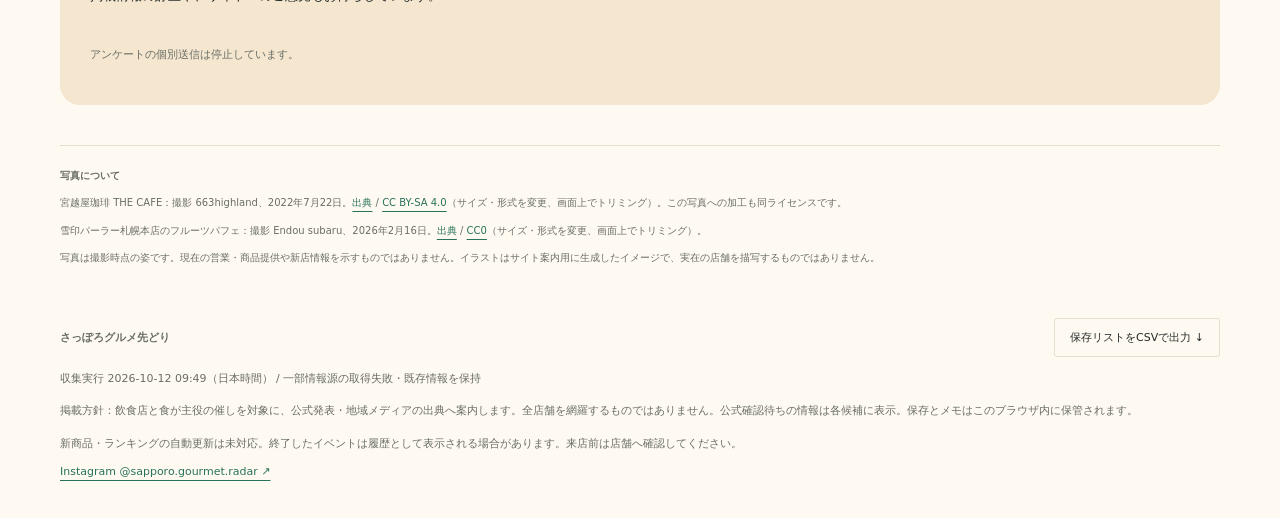
==== commit af343776: "Publish Sapporo Gourmet Radar as a free guide for everyone" ====
--- a/public/index.html
+++ b/public/index.html
@@ -1,21 +1,19 @@
-<!doctype html><html lang="ja"><head><meta charset="utf-8"><meta name="viewport" content="width=device-width,initial-scale=1"><title>さっぽろグルメ先どり | 次の取材先を決める情報ノート</title><meta name="description" content="札幌のグルメ発信者へ。今週の新店、開催予定、期間限定情報を確認日・出典とともに。候補を保存し、取材の準備へ。"><link rel="stylesheet" href="assets/leaflet/leaflet.css"><link rel="stylesheet" href="editorial.css?v=20261011-map"></head><body>
-<header><a class="brand" href="./"><span class="brand-mark">先</span><span>さっぽろグルメ先どり<small>SAPPORO / FOOD CREATOR'S NOTE</small></span></a><nav aria-label="メインナビ"><a href="#area-guide">地図から探す</a><a href="#discover">新店・イベント</a><a href="products.html">新商品・限定品</a><a href="popular.html">SNS参考ランキング</a><a class="nav-survey" href="survey.html">声を届ける ↗</a></nav></header>
-<main><section class="hero"><div><div class="eyebrow">SAPPORO GOURMET / 食べ歩きと発信のヒント</div><h1>札幌の「おいしい」を、<br><span class="headline-highlight">次の投稿のきっかけに。</span></h1><p class="lead">新しいお店、もうすぐ始まる催し、今だけの一品。<br>写真で気になったら、日付と出典を確かめて。<br>次に行く一軒を、ここから探してみませんか。</p><div class="hero-actions"><a class="primary" href="#week">今週の候補を見る ↓</a><a href="#purpose">このサイトを作る理由</a></div><div class="metrics"><span><strong id="total">—</strong>掲載候補</span><span>情報確認 <strong id="last-update">—</strong></span></div></div><aside class="photo-desk" aria-label="札幌の店舗・料理写真"><span class="photo-sticker">札幌の、おいしい日常。</span><figure class="cafe-photo"><img src="assets/miyakoshiya.webp" width="960" height="640" alt="緑に囲まれた宮越屋珈琲 THE CAFEの外観。2022年7月撮影" fetchpriority="high"><figcaption><span>街角の一軒</span><strong>宮越屋珈琲 THE CAFE</strong><small>店舗外観・2022年7月撮影</small></figcaption></figure><figure class="parfait-photo"><img src="assets/parfait.webp" width="960" height="1440" alt="雪印パーラー札幌本店で撮影されたフルーツパフェ。2026年2月撮影"><figcaption><span>札幌のひと皿</span><strong>雪印パーラー札幌本店</strong><small>フルーツパフェ・2026年2月撮影</small></figcaption></figure><a class="photo-credit-link" href="#photo-credits">写真の出典・撮影時期 ↓</a></aside></section>
+<!doctype html><html lang="ja"><head><meta charset="utf-8"><meta name="viewport" content="width=device-width,initial-scale=1"><title>さっぽろグルメ先どり | 無料で探せる札幌の新店・グルメ情報</title><meta name="description" content="札幌市内の新しいお店、グルメイベント、新商品・期間限定品を無料でチェック。写真と地図から、次に行きたい一軒を見つけよう。登録不要。"><link rel="stylesheet" href="assets/leaflet/leaflet.css"><link rel="stylesheet" href="editorial.css?v=20261011-map"><meta property="og:title" content="さっぽろグルメ先どり｜無料の札幌グルメ情報"><meta property="og:description" content="札幌市内の新店・食のイベント・限定メニューを、写真と地図から。無料・登録不要。"><meta property="og:type" content="website"><meta property="og:url" content="https://yasu1013siren-code.github.io/sapporo-gourmet-radar/"><link rel="canonical" href="https://yasu1013siren-code.github.io/sapporo-gourmet-radar/"></head><body>
+<header><a class="brand" href="./"><span class="brand-mark">先</span><span>さっぽろグルメ先どり<small>SAPPORO / YOUR NEXT DELICIOUS STOP</small></span></a><nav aria-label="メインナビ"><a href="#area-guide">地図から探す</a><a href="#discover">新店・イベント</a><a href="products.html">新商品・限定品</a><a href="popular.html">SNS参考ランキング</a><a class="nav-survey" href="survey.html">訂正・ご意見 ↗</a></nav></header>
+<main><section class="hero"><div><div class="eyebrow">SAPPORO GOURMET / 無料で楽しむ、札幌のお店探し</div><h1>札幌の「おいしい」を、<br><span class="headline-highlight">次のお出かけのきっかけに。</span></h1><p class="lead">新しいお店、もうすぐ始まる催し、今だけの一品。<br>写真で気になったら、日付と出典を確かめて。<br>次に行く一軒を、ここから探してみませんか。</p><p class="small"><b>無料・登録不要。</b> 札幌市内のお店と食のイベントを、誰でも気軽に探せます。</p><div class="hero-actions"><a class="primary" href="#week">今週のお店・催しを見る ↓</a><a href="#purpose">このサイトを作る理由</a></div><div class="metrics"><span><strong id="total">—</strong>件のグルメ情報</span><span>情報確認 <strong id="last-update">—</strong></span></div></div><aside class="photo-desk" aria-label="札幌の店舗・料理写真"><span class="photo-sticker">札幌の、おいしい日常。</span><figure class="cafe-photo"><img src="assets/miyakoshiya.webp" width="960" height="640" alt="緑に囲まれた宮越屋珈琲 THE CAFEの外観。2022年7月撮影" fetchpriority="high"><figcaption><span>街角の一軒</span><strong>宮越屋珈琲 THE CAFE</strong><small>店舗外観・2022年7月撮影</small></figcaption></figure><figure class="parfait-photo"><img src="assets/parfait.webp" width="960" height="1440" alt="雪印パーラー札幌本店で撮影されたフルーツパフェ。2026年2月撮影"><figcaption><span>札幌のひと皿</span><strong>雪印パーラー札幌本店</strong><small>フルーツパフェ・2026年2月撮影</small></figcaption></figure><a class="photo-credit-link" href="#photo-credits">写真の出典・撮影時期 ↓</a></aside></section>
 <section class="illustration-strip" aria-label="札幌のグルメをイメージしたイラスト"><div><span class="eyebrow">おいしい発見、集めよう。</span><h2>新店も、限定も、<br>気になる一軒も。</h2><a href="#discover">情報ノートをひらく →</a></div><img src="assets/sapporo-food-illustration.webp" width="1600" height="533" alt="カフェでメモを書く人と、パフェ・コーヒー・スープカレー、札幌の街を描いたイラスト"><small>街と料理のイメージイラスト</small></section><section class="photo-picks" id="photo-picks"><div class="section-heading"><div><span class="eyebrow">A LITTLE TASTE OF SAPPORO</span><h2>写真で気になる、次の一軒。</h2></div><p>公式写真を優先して、開店済みのお店をご紹介。</p></div><div class="photo-picks-grid" id="photo-picks-list"></div><p class="small">写真は各公式ページ・紹介記事から表示しています。料理の提供内容は店舗へご確認ください。</p></section><section id="area-guide" class="area-guide"><div class="section-heading"><div><span class="eyebrow">WHERE SHALL WE GO?</span><h2>今日は、どの街へ？</h2></div><p>地図の地域名をタップして、近くの候補を探そう。</p></div><div class="map-layout"><div id="region-map" aria-label="札幌市内地域の選択地図"></div><div class="map-side"><span class="eyebrow">AREA GUIDE</span><h3>札幌市内の、気になる街へ。</h3><p>札幌市内のカフェ巡りも、食べ歩きも。行きたい地域から選んでみませんか。</p><div id="area-buttons"></div><p id="area-feedback" role="status" aria-live="polite">すべての地域を表示中</p><a class="primary" href="#discover">この地域の候補を見る ↓</a></div></div><p class="small">ピンは地域の代表位置です。店舗の所在地は各カードの「地図」から確認できます。</p></section><section id="week" class="week"><div class="section-heading"><div><div class="eyebrow">THE NEXT 7 DAYS</div><h2>今週、動くなら。</h2></div><p>明日から7日先までの掲載日付で選ぶ候補。<br>編集部の推薦・人気順ではありません。</p></div><div id="week-list" class="week-list"></div></section>
-<section class="routes" aria-label="情報の入り口"><a href="products.html"><span>LIMITED & NEW</span><h2>今だけの一品を探す <b>↗</b></h2><p>新商品・季節のメニュー・販売期限から。</p></a><a href="popular.html"><span>SNS REFERENCE</span><h2>投稿の反応を参考にする <b>↗</b></h2><p>公開動画の視聴数を比較。札幌全店の人気順位ではありません。</p></a></section>
-<section id="discover"><div class="section-heading"><div><div class="eyebrow">FIND YOUR NEXT VISIT</div><h2>気になるお店と、街のニュース</h2></div><p>気になる候補を保存。<br>連絡先と取材メモは各候補を開いて確認。</p></div><section class="toolbar"><div class="line" id="types"></div><div class="line"><input id="q" placeholder="店名・エリア・業態で探す" aria-label="情報検索"><select id="area" aria-label="エリア"><option>すべてのエリア</option><option>札幌中心部</option><option>札幌市内（中心部以外）</option></select><select id="sort" aria-label="並び順"><option value="soon">日付が早い順</option><option value="latest">日付が新しい順</option></select><button id="saved">保存した候補 ☆</button></div></section><div class="results"><strong id="count"></strong><span class="small">前後1か月：<span id="window"></span></span></div><div class="grid" id="grid"></div></section>
-<section class="purpose" id="purpose"><div><div class="eyebrow">WHY SAPPORO?</div><h2>札幌のおいしい変化を、<br>伝える人の手元へ。</h2></div><div><p>札幌で次に紹介するお店を探すとき、新店のニュース、店舗の告知、イベントの予定が別々の場所にあります。見つけても、営業日や連絡先を調べ直す手間が残ります。</p><p>このサイトが目指すのは、情報を増やすことだけではなく、<b>候補を選び、確認し、取材の準備に進めること。</b>札幌を伝える人の声を聞きながら、使える情報ノートに育てていきます。</p><p class="small">現在は需要を確かめる開発中の試作版です。開発担当者の思いや現場の体験は、これから本人の言葉で紹介していきます。</p></div></section>
-<section class="feedback"><div><div class="eyebrow">BUILD WITH SAPPORO CREATORS</div><h2>あなたなら、何があると使いたい？</h2><p>欲しい情報や、使いにくいところを教えてください。<br>月額500円を目安に検討中。希望する金額もお聞かせください。</p></div><a class="primary" href="survey.html">アンケートに答える ↗</a><p class="small">無料の需要調査です。登録・決済・自動課金はありません。</p></section>
-<footer><div id="photo-credits" class="photo-credits"><b>写真について</b><p>宮越屋珈琲 THE CAFE：撮影 663highland、2022年7月22日。<a href="https://commons.wikimedia.org/wiki/File:220722_THE_CAFE_of_Miyakoshiya_Coffee_Sapporo_Hokkaido_Japan01s5.jpg" target="_blank" rel="noopener">出典</a> / <a href="https://creativecommons.org/licenses/by-sa/4.0/" target="_blank" rel="noopener">CC BY-SA 4.0</a>（サイズ・形式を変更、画面上でトリミング）。この写真への加工も同ライセンスです。</p><p>雪印パーラー札幌本店のフルーツパフェ：撮影 Endou subaru、2026年2月16日。<a href="https://commons.wikimedia.org/wiki/File:Fruitparfait_01.jpg" target="_blank" rel="noopener">出典</a> / <a href="https://creativecommons.org/publicdomain/zero/1.0/" target="_blank" rel="noopener">CC0</a>（サイズ・形式を変更、画面上でトリミング）。</p><p>写真は撮影時点の姿です。現在の営業・商品提供や新店情報を示すものではありません。イラストはサイト案内用に生成したイメージで、実在の店舗を描写するものではありません。</p></div><div class="footer-top"><b>さっぽろグルメ先どり</b><button onclick="download()">候補をCSVで出力 ↓</button></div><p id="collection-status">収集状況を確認中…</p><p>掲載方針：飲食店と食が主役の催しを対象に、公式発表・地域メディアの出典へ案内します。全店舗を網羅するものではありません。公式確認待ちの情報は各候補に表示。保存とメモはこのブラウザ内に保管されます。</p><p>新商品・ランキングの自動更新は未対応。終了したイベントは履歴として表示される場合があります。来店・撮影前は店舗へ確認してください。</p><a href="https://www.instagram.com/sapporo.gourmet.radar/" target="_blank" rel="noopener">Instagram @sapporo.gourmet.radar ↗</a></footer></main>
-<dialog id="inquiry-dialog"><h2>取材依頼文</h2><p class="small">角括弧の内容を編集し、店舗の連絡先へ送ってください。</p><textarea id="inquiry-text" class="note" style="min-height:320px" aria-label="取材依頼文"></textarea><button onclick="copyInquiry()">本文をコピー</button><span id="copy-status" class="small"></span><button onclick="document.getElementById('inquiry-dialog').close()">閉じる</button></dialog><script src="assets/leaflet/leaflet.js"></script><script>function renderWeek(){const t=today(),end=new Date(Date.parse(t)+7*86400000).toISOString().slice(0,10);const rows=eligibleData(t).filter(d=>d.date>t&&d.date<=end&&!/中止|販売終了/.test(d.name+' '+d.text)).sort((a,b)=>a.date.localeCompare(b.date)).slice(0,3);document.getElementById('week-list').innerHTML=rows.length?rows.map((d,i)=>`<article class="week-card"><span class="week-number">0${i+1}</span><div class="week-label">${escape(d.type)} / ${escape(countdown(d,t))}</div><h3>${escape(d.name)}</h3><p>${escape(d.place)}</p><p class="small">${escape(d.date)}${d.end?' 〜 '+escape(d.end):''}<br>${d.official?'公式掲載':'地域メディア / 公式確認待ち'} · 確認 ${escape(d.checked_at||'未確認')}</p><a target="_blank" rel="noopener" href="${escape(d.url)}">出典と訪問条件を確認 ↗</a><button onclick="toggle(${d.id})">${state[d.id]?.saved?'★ 保存済み':'☆ 候補に保存'}</button></article>`).join(''):'<p>今週これから始まる掲載情報はありません。下の一覧から候補を探せます。</p>'}
+<section class="routes" aria-label="情報の入り口"><a href="products.html"><span>LIMITED & NEW</span><h2>今だけの一品を探す <b>↗</b></h2><p>新商品・季節のメニュー・販売期限から。</p></a><a href="popular.html"><span>SNS REFERENCE</span><h2>SNSで話題のお店を探す <b>↗</b></h2><p>公開動画の視聴数を比較。札幌全店の人気順位ではありません。</p></a></section>
+<section id="discover"><div class="section-heading"><div><div class="eyebrow">FIND YOUR NEXT VISIT</div><h2>気になるお店と、街のニュース</h2></div><p>気になるお店を保存。<br>地図や公式ページで、来店前の情報を確認。</p></div><section class="toolbar"><div class="line" id="types"></div><div class="line"><input id="q" placeholder="店名・エリア・業態で探す" aria-label="情報検索"><select id="area" aria-label="エリア"><option>すべてのエリア</option><option>札幌中心部</option><option>札幌市内（中心部以外）</option></select><select id="sort" aria-label="並び順"><option value="soon">日付が早い順</option><option value="latest">日付が新しい順</option></select><button id="saved">保存した候補 ☆</button></div></section><div class="results"><strong id="count"></strong><span class="small">前後1か月：<span id="window"></span></span></div><div class="grid" id="grid"></div></section>
+<section class="purpose" id="purpose"><div><div class="eyebrow">WHY SAPPORO?</div><h2>札幌の次のおいしいを、<br>もっと身近に。</h2></div><div><p>今日のランチ、休日のカフェ巡り、友人との夜ごはん。札幌市内で次に行きたい一軒を見つけるための、無料のグルメ情報サイトです。</p><p>新しいお店や食のイベント、今だけのメニューを、<b>写真・地図・日付と出典</b>から探せます。気になるお店は保存して、自分の食べ歩きリストに。</p><p class="small">掲載情報は公式発表・地域メディアをもとに整理しています。営業日・予約・販売状況は、来店前に店舗の最新案内をご確認ください。</p></div></section>
+<section class="feedback"><div><div class="eyebrow">FREE FOR EVERYONE</div><h2>札幌のお店探しを、無料で。</h2><p>登録なしで、どなたでもご利用いただけます。<br>掲載情報の訂正や、サイトへのご意見もお待ちしています。</p></div><a class="primary" href="survey.html">情報の訂正・ご意見 ↗</a><p class="small">アンケートの個別送信は停止しています。</p></section>
+<footer><div id="photo-credits" class="photo-credits"><b>写真について</b><p>宮越屋珈琲 THE CAFE：撮影 663highland、2022年7月22日。<a href="https://commons.wikimedia.org/wiki/File:220722_THE_CAFE_of_Miyakoshiya_Coffee_Sapporo_Hokkaido_Japan01s5.jpg" target="_blank" rel="noopener">出典</a> / <a href="https://creativecommons.org/licenses/by-sa/4.0/" target="_blank" rel="noopener">CC BY-SA 4.0</a>（サイズ・形式を変更、画面上でトリミング）。この写真への加工も同ライセンスです。</p><p>雪印パーラー札幌本店のフルーツパフェ：撮影 Endou subaru、2026年2月16日。<a href="https://commons.wikimedia.org/wiki/File:Fruitparfait_01.jpg" target="_blank" rel="noopener">出典</a> / <a href="https://creativecommons.org/publicdomain/zero/1.0/" target="_blank" rel="noopener">CC0</a>（サイズ・形式を変更、画面上でトリミング）。</p><p>写真は撮影時点の姿です。現在の営業・商品提供や新店情報を示すものではありません。イラストはサイト案内用に生成したイメージで、実在の店舗を描写するものではありません。</p></div><div class="footer-top"><b>さっぽろグルメ先どり</b><button onclick="download()">保存リストをCSVで出力 ↓</button></div><p id="collection-status">収集状況を確認中…</p><p>掲載方針：飲食店と食が主役の催しを対象に、公式発表・地域メディアの出典へ案内します。全店舗を網羅するものではありません。公式確認待ちの情報は各候補に表示。保存とメモはこのブラウザ内に保管されます。</p><p>新商品・ランキングの自動更新は未対応。終了したイベントは履歴として表示される場合があります。来店前は店舗へ確認してください。</p><a href="https://www.instagram.com/sapporo.gourmet.radar/" target="_blank" rel="noopener">Instagram @sapporo.gourmet.radar ↗</a></footer></main>
+<script src="assets/leaflet/leaflet.js"></script><script>function renderWeek(){const t=today(),end=new Date(Date.parse(t)+7*86400000).toISOString().slice(0,10);const rows=eligibleData(t).filter(d=>d.date>t&&d.date<=end&&!/中止|販売終了/.test(d.name+' '+d.text)).sort((a,b)=>a.date.localeCompare(b.date)).slice(0,3);document.getElementById('week-list').innerHTML=rows.length?rows.map((d,i)=>`<article class="week-card"><span class="week-number">0${i+1}</span><div class="week-label">${escape(d.type)} / ${escape(countdown(d,t))}</div><h3>${escape(d.name)}</h3><p>${escape(d.place)}</p><p class="small">${escape(d.date)}${d.end?' 〜 '+escape(d.end):''}<br>${d.official?'公式掲載':'地域メディア / 公式確認待ち'} · 確認 ${escape(d.checked_at||'未確認')}</p><a target="_blank" rel="noopener" href="${escape(d.url)}">出典と訪問条件を確認 ↗</a><button onclick="toggle(${d.id})">${state[d.id]?.saved?'★ 保存済み':'☆ 候補に保存'}</button></article>`).join(''):'<p>今週これから始まる掲載情報はありません。下の一覧から候補を探せます。</p>'}
 
 function contactLinks(d){let c=d.contacts||{},links=[];if(/^0[0-9-]{8,15}$/.test(c.phone||''))links.push('<a href="tel:'+escape(c.phone)+'">電話する '+escape(c.phone)+'</a>');if(/^[A-Za-z0-9._%+-]+@[A-Za-z0-9.-]+\.[A-Za-z]{2,}$/.test(c.email||''))links.push('<a href="mailto:'+escape(c.email)+'">メールで問い合わせ</a>');for(let [field,label]of [['website_url','店舗公式サイト'],['reservation_url','来店予約・店舗情報']]){try{let u=new URL(c[field]);if(u.protocol==='https:')links.push('<a target="_blank" rel="noopener" href="'+escape(u.href)+'">'+label+' ↗</a>')}catch{}}if(!links.length)links.push('<a href="'+escape(d.url)+'" target="_blank" rel="noopener">出典で連絡先を確認 ↗</a>');return links.join(' ')}
-function inquiry(id){let d=data.find(x=>x.id===id);if(!d)return;document.getElementById('inquiry-text').value=d.name+' ご担当者様\n\nはじめまして。[氏名・活動名]と申します。\n[Instagram等のURL]で札幌のグルメ情報を発信しています。\n\n[紹介したい内容]について取材・撮影を希望しています。\n希望日時：[第1希望／第2希望]\n人数：[人数]\n撮影内容：[料理・店内等]\n掲載先・掲載予定：[媒体／日程]\n費用・飲食代：[自己負担等の条件]\n\n取材・撮影の可否と、お申し込み方法をご教示いただけますでしょうか。\n\n[氏名・連絡先]';document.getElementById('inquiry-dialog').showModal()}
-async function copyInquiry(){let input=document.getElementById('inquiry-text');try{await navigator.clipboard.writeText(input.value);document.getElementById('copy-status').textContent='コピーしました'}catch{input.select();document.getElementById('copy-status').textContent='本文を選択しました。コピーしてください'}}
 
 let data=[
-{id:1,type:'開店',name:'餃夢中 南5条店',date:'2026-10-10',area:'札幌中心部',place:'すすきの / 南5条西3丁目',genre:'居酒屋・餃子',text:'すすきのの新しい餃子居酒屋。新店紹介の取材候補に。',url:'https://sapporo-list.info/open/october-open/',source:'札幌リスト',official:false},
-{id:2,type:'開店',name:'夜パフェ専門店 ななかま堂64',date:'2026-10-08',area:'札幌中心部',place:'すすきの / 南6条西4丁目',genre:'夜パフェ・スイーツ',text:'和の要素を取り入れた夜パフェ専門店。締めパフェの投稿候補。',url:'https://sapporo-list.info/open/october-open/',source:'札幌リスト',official:false},
+{id:1,type:'開店',name:'餃夢中 南5条店',date:'2026-10-10',area:'札幌中心部',place:'すすきの / 南5条西3丁目',genre:'居酒屋・餃子',text:'すすきのの新しい餃子居酒屋。次の外食候補に。',url:'https://sapporo-list.info/open/october-open/',source:'札幌リスト',official:false},
+{id:2,type:'開店',name:'夜パフェ専門店 ななかま堂64',date:'2026-10-08',area:'札幌中心部',place:'すすきの / 南6条西4丁目',genre:'夜パフェ・スイーツ',text:'和の要素を取り入れた夜パフェ専門店。夜のお出かけや締めパフェに。',url:'https://sapporo-list.info/open/october-open/',source:'札幌リスト',official:false},
 {id:3,type:'開店',name:'オリーブの丘 札幌西町店',date:'2026-10-08',area:'札幌市内（中心部以外）',place:'西区 / 西町北13丁目',genre:'イタリアン',text:'ピザやパスタを楽しめるイタリア食堂が西町に出店。',url:'https://sapporo-list.info/open/october-open/',source:'札幌リスト',official:false},
 {id:4,type:'リニューアル',name:'マクドナルド札幌すすきの店',date:'2026-10-15',area:'札幌中心部',place:'すすきの',genre:'ファストフード',text:'10月15日のリニューアルオープン予定が報じられています。',url:'https://mrs.living.jp/sapporo/newopen',source:'リビング札幌Web',official:false},
 {id:5,type:'閉店',name:'布袋点心舗 弁財天',date:'2026-10-24',area:'札幌中心部',place:'狸小路 / たぬドンダイニング',genre:'中華・点心',text:'10月24日閉店予定との地域メディア情報。訪問前に営業を確認。',url:'https://sapporo-sokuho.com/archives/category/開店・閉店',source:'札幌速報',official:false},
@@ -31,7 +29,7 @@
 let cardPhotos=[{"url": "https://choioden.com/sapporosumikawa/", "image": "https://choioden.com/sapporosumikawa/wp-content/uploads/sites/14/2026/10/sapporo_sumikawa_07.jpg", "name": "ちょいおでん 札幌澄川店", "alt": "ちょいおでん札幌澄川店の公式ページに掲載された店舗外観", "source": "ちょいおでん公式", "official": true, "match_url": "https://sapporo-sokuho.com/archives/post-113454.html"}, {"url": "https://sapporo-sokuho.com/archives/post-113509.html", "image": "https://sapporo-sokuho.com/wp-content/uploads/1000013804.jpg", "name": "北海道海鮮 個室居酒屋 うおっと 魚人 札幌駅北口店", "alt": "うおっとの甘エビ。開店紹介記事掲載写真", "source": "札幌速報", "official": false}, {"url": "https://sapporo-sokuho.com/archives/post-113165.html", "image": "https://sapporo-sokuho.com/wp-content/uploads/1000013753.jpg", "name": "焼き鳥食べ飲み放題 おすすめ屋", "alt": "おすすめ屋の焼き鳥。開店紹介記事掲載写真", "source": "札幌速報", "official": false}, {"name": "SPROUT 札幌店", "url": "https://sprout-project.com/articles/2026/09/sprout", "image": "https://sprout-project.com/sprout_detail/wp-content/uploads/2026/09/CA8C373D-4B52-4DB1-930B-BE778F32050F-13080-00001B09F2C15F19.jpg", "alt": "SPROUT札幌店の公式開店案内に掲載されたコーヒーカウンター", "source": "SPROUT公式", "official": true}, {"name": "Yagien softcream & coffee", "url": "https://www.ldh.co.jp/news/detail.php?lang=jpn&site=OFFICIAL&newsid=0000100320", "image": "https://ldh-liveschedule.s3.ap-northeast-1.amazonaws.com/sys/wp-content/uploads/2026/09/18110011/%E3%82%B9%E3%82%AF%E3%83%AA%E3%83%BC%E3%83%B3%E3%82%B7%E3%83%A7%E3%83%83%E3%83%88-2026-09-18-105209.png", "alt": "Yagienの公式開店案内に掲載されたソフトクリーム", "source": "LDH公式", "official": true}, {"name": "七輪焼肉 安安 札幌篠路店", "match_url": "https://sapporokitaku.goguynet.jp/2026/09/29/yasuyasu", "url": "https://sapporokitaku.goguynet.jp/2026/09/29/yasuyasu/", "image": "https://sapporokitaku.goguynet.jp/wp-content/uploads/sites/193/2026/08/anan-shinoro-3.jpg", "alt": "安安札幌篠路店の外観。号外NETの開店紹介記事掲載写真", "source": "号外NET札幌市北区", "official": false}, {"name": "街角のレモンベーカリー琴似店", "url": "https://sapporo-sokuho.com/archives/post-112141.html", "image": "https://sapporo-sokuho.com/wp-content/uploads/1000013562.jpg", "alt": "街角のレモンベーカリー琴似店の開店紹介記事に掲載されたパン", "source": "札幌速報", "official": false}];function photoFor(d){if(d.date>today()||d.type==='閉店')return null;return cardPhotos.find(p=>(p.match_url||p.url)===d.url||p.name.toLowerCase()===d.name.toLowerCase())}
 function photoMarkup(d){const p=photoFor(d);return p?`<figure class="card-photo"><a href="${escape(p.url)}" target="_blank" rel="noopener"><img src="${escape(p.local_image||p.image)}" width="600" height="400" loading="lazy" alt="${escape(p.alt)}" onerror="this.closest('figure').hidden=true"></a><figcaption>${p.official?'公式掲載写真':'紹介記事の写真'} · <a href="${escape(p.url)}" target="_blank" rel="noopener">${escape(p.source)} ↗</a></figcaption></figure>`:''}
 function renderPhotoPicks(){const rows=eligibleData().filter(d=>photoFor(d)).sort((a,b)=>Number(photoFor(b).official)-Number(photoFor(a).official));document.getElementById('photo-picks-list').innerHTML=rows.map(d=>{const p=photoFor(d);return `<article class="photo-pick"><a href="${escape(p.url)}" target="_blank" rel="noopener"><img src="${escape(p.local_image||p.image)}" alt="${escape(p.alt)}" width="600" height="400" loading="lazy" onerror="this.style.display='none'"><div><span>${p.official?'OFFICIAL PHOTO':'PHOTO'} / ${escape(p.source)}</span><h3>${escape(d.name)}</h3><b>${p.official?'公式でお店を見る':'写真とお店の詳細を見る'} ↗</b></div></a></article>`}).join('')}
-let type='すべて',onlySaved=false;let state={};try{state=JSON.parse(localStorage.getItem('gourmet-radar-v1')||'{}')}catch{}const escape=s=>String(s).replace(/[&<>"']/g,c=>({'&':'&amp;','<':'&lt;','>':'&gt;','"':'&quot;',"'":'&#39;'}[c]));function persist(){try{localStorage.setItem('gourmet-radar-v1',JSON.stringify(state))}catch{alert('保存できません。ブラウザの保存設定を確認してください。')}}function toggle(id){state[id]={...state[id],saved:!state[id]?.saved};persist();render()}function memo(id,v){state[id]={...state[id],memo:v};persist()}function render(){syncAreaGuide();renderPhotoPicks();document.querySelector('#total').textContent=eligibleData().length;renderWeek();document.querySelector('#window').textContent=monthShift(today(),-1)+' ～ '+monthShift(today(),1);document.querySelector('#types').innerHTML=['すべて','開店','閉店','リニューアル','イベント'].map(t=>`<button class="${type===t?'active':''}" data-category="${t}">${t}</button>`).join('');let q=document.querySelector('#q').value.toLowerCase(),a=document.querySelector('#area').value;let rows=eligibleData().filter(d=>(type==='すべて'||d.type===type)&&(a==='すべてのエリア'||d.area===a)&&(!onlySaved||state[d.id]?.saved)&&[d.name,d.place,d.genre].join(' ').toLowerCase().includes(q)).sort((a,b)=>document.querySelector('#sort').value==='latest'?b.date.localeCompare(a.date):a.date.localeCompare(b.date));document.querySelector('#count').textContent=rows.length+'件の情報';document.querySelector('#grid').innerHTML=rows.length?rows.map(d=>`<article class="card" id="candidate-${d.id}">${photoMarkup(d)}<div><span class="tag ${d.type==='閉店'?'close':''}">${d.type==='閉店'?'閉店予定':d.type}</span> <span class="small">${escape(d.genre)}</span></div><h3>${escape(d.name)}</h3><div>${(d.tags||[]).map(t=>`<span class="tag">${escape(t)}</span>`).join(' ')}</div><div class="date">${escape(countdown(d))}</div><div class="date">${d.date.replaceAll('-',' / ')}${d.end?' 〜 '+d.end.replaceAll('-',' / '):''}</div><div class="small">${escape(d.place)}</div><p>${escape(d.text)}</p><a href="${escape(d.url)}" target="_blank" rel="noopener">${escape(d.source)}で詳細を見る ↗</a>${(d.social_links||[]).filter(s=>/^https:\/\/(?:x\.com|www\.instagram\.com)\//.test(s.url)).map(s=>`<a href="${escape(s.url)}" target="_blank" rel="noopener">${escape(s.name)} ↗</a>`).join('')}<div class="meta">${d.official?'公式掲載を確認':'地域メディア掲載 / 公式確認待ち'} · 確認日 ${escape(d.checked_at||'未確認')}</div><div class="actions"><button onclick="toggle(${d.id})">${state[d.id]?.saved?'★ 保存済み':'☆ 保存する'}</button><a href="https://www.google.com/maps/search/?api=1&query=${encodeURIComponent(d.name+' 札幌')}" target="_blank" rel="noopener">地図 ↗</a></div><details><summary>連絡先・取材メモを開く</summary><div class="meta"><b>連絡・取材の準備</b><div class="actions" style="flex-wrap:wrap">${contactLinks(d)}<button onclick="inquiry(${d.id})">取材依頼文を作る</button></div><span>取材可否は連絡先へ確認。予約サイトは通常の来店予約用です。</span></div><textarea class="note" aria-label="${escape(d.name)}の取材メモ" placeholder="取材メモ（自分のブラウザに保存）" oninput="memo(${d.id},this.value)">${escape(state[d.id]?.memo||'')}</textarea></details></article>`).join(''):'<p>該当する情報はまだありません。エリアや条件を変更してください。</p>'}function download(){let rows=[['カテゴリ','名称','日付','終了日','エリア','出典','URL','確認日','取材メモ'],...eligibleData().filter(d=>!onlySaved||state[d.id]?.saved).map(d=>[d.type,d.name,d.date,d.end||'',d.place,d.source,d.url,d.checked_at||'未確認',state[d.id]?.memo||''])];let csv='\ufeff'+rows.map(r=>r.map(v=>'"'+String(v).replace(/^[=+@-]/,"'$&").replaceAll('"','""')+'"').join(',')).join('\r\n');let url=URL.createObjectURL(new Blob([csv],{type:'text/csv;charset=utf-8'})),a=document.createElement('a');a.href=url;a.download='sapporo-gourmet-'+today()+'.csv';a.click();setTimeout(()=>URL.revokeObjectURL(url),1000)}const regionChoices=[{name:'札幌中心部',label:'札幌中心部',lat:43.0618,lng:141.3545},{name:'札幌市内（中心部以外）',label:'札幌市内（中心部以外）',lat:43.115,lng:141.28}];
+let type='すべて',onlySaved=false;let state={};try{state=JSON.parse(localStorage.getItem('gourmet-radar-v1')||'{}')}catch{}const escape=s=>String(s).replace(/[&<>"']/g,c=>({'&':'&amp;','<':'&lt;','>':'&gt;','"':'&quot;',"'":'&#39;'}[c]));function persist(){try{localStorage.setItem('gourmet-radar-v1',JSON.stringify(state))}catch{alert('保存できません。ブラウザの保存設定を確認してください。')}}function toggle(id){state[id]={...state[id],saved:!state[id]?.saved};persist();render()}function memo(id,v){state[id]={...state[id],memo:v};persist()}function render(){syncAreaGuide();renderPhotoPicks();document.querySelector('#total').textContent=eligibleData().length;renderWeek();document.querySelector('#window').textContent=monthShift(today(),-1)+' ～ '+monthShift(today(),1);document.querySelector('#types').innerHTML=['すべて','開店','閉店','リニューアル','イベント'].map(t=>`<button class="${type===t?'active':''}" data-category="${t}">${t}</button>`).join('');let q=document.querySelector('#q').value.toLowerCase(),a=document.querySelector('#area').value;let rows=eligibleData().filter(d=>(type==='すべて'||d.type===type)&&(a==='すべてのエリア'||d.area===a)&&(!onlySaved||state[d.id]?.saved)&&[d.name,d.place,d.genre].join(' ').toLowerCase().includes(q)).sort((a,b)=>document.querySelector('#sort').value==='latest'?b.date.localeCompare(a.date):a.date.localeCompare(b.date));document.querySelector('#count').textContent=rows.length+'件の情報';document.querySelector('#grid').innerHTML=rows.length?rows.map(d=>`<article class="card" id="candidate-${d.id}">${photoMarkup(d)}<div><span class="tag ${d.type==='閉店'?'close':''}">${d.type==='閉店'?'閉店予定':d.type}</span> <span class="small">${escape(d.genre)}</span></div><h3>${escape(d.name)}</h3><div>${(d.tags||[]).map(t=>`<span class="tag">${escape(t)}</span>`).join(' ')}</div><div class="date">${escape(countdown(d))}</div><div class="date">${d.date.replaceAll('-',' / ')}${d.end?' 〜 '+d.end.replaceAll('-',' / '):''}</div><div class="small">${escape(d.place)}</div><p>${escape(d.text).replaceAll('取材候補','お店探しの候補').replaceAll('投稿ネタ','お出かけのヒント')}</p><a href="${escape(d.url)}" target="_blank" rel="noopener">${escape(d.source)}で詳細を見る ↗</a>${(d.social_links||[]).filter(s=>/^https:\/\/(?:x\.com|www\.instagram\.com)\//.test(s.url)).map(s=>`<a href="${escape(s.url)}" target="_blank" rel="noopener">${escape(s.name)} ↗</a>`).join('')}<div class="meta">${d.official?'公式掲載を確認':'地域メディア掲載 / 公式確認待ち'} · 確認日 ${escape(d.checked_at||'未確認')}</div><div class="actions"><button onclick="toggle(${d.id})">${state[d.id]?.saved?'★ 保存済み':'☆ 保存する'}</button><a href="https://www.google.com/maps/search/?api=1&query=${encodeURIComponent(d.name+' 札幌')}" target="_blank" rel="noopener">地図 ↗</a></div><details><summary>店舗情報・自分用メモを開く</summary><div class="meta"><b>来店前の確認</b><div class="actions" style="flex-wrap:wrap">${contactLinks(d)}</div><span>営業日や予約方法は店舗へ確認してください。</span></div><textarea class="note" aria-label="${escape(d.name)}の自分用メモ" placeholder="自分用メモ（自分のブラウザに保存）" oninput="memo(${d.id},this.value)">${escape(state[d.id]?.memo||'')}</textarea></details></article>`).join(''):'<p>該当する情報はまだありません。エリアや条件を変更してください。</p>'}function download(){let rows=[['カテゴリ','名称','日付','終了日','エリア','出典','URL','確認日','自分用メモ'],...eligibleData().filter(d=>!onlySaved||state[d.id]?.saved).map(d=>[d.type,d.name,d.date,d.end||'',d.place,d.source,d.url,d.checked_at||'未確認',state[d.id]?.memo||''])];let csv='\ufeff'+rows.map(r=>r.map(v=>'"'+String(v).replace(/^[=+@-]/,"'$&").replaceAll('"','""')+'"').join(',')).join('\r\n');let url=URL.createObjectURL(new Blob([csv],{type:'text/csv;charset=utf-8'})),a=document.createElement('a');a.href=url;a.download='sapporo-gourmet-'+today()+'.csv';a.click();setTimeout(()=>URL.revokeObjectURL(url),1000)}const regionChoices=[{name:'札幌中心部',label:'札幌中心部',lat:43.0618,lng:141.3545},{name:'札幌市内（中心部以外）',label:'札幌市内（中心部以外）',lat:43.115,lng:141.28}];
 function syncAreaGuide(){const area=document.getElementById('area').value;document.querySelectorAll('[data-map-area]').forEach(b=>{const selected=b.dataset.mapArea===area;b.classList.toggle('selected',selected);b.setAttribute('aria-pressed',String(selected))});const node=document.getElementById('area-feedback');if(node){const count=eligibleData().filter(d=>area==='すべてのエリア'||d.area===area).length;node.textContent=(area==='すべてのエリア'?'すべての地域':area)+'：'+count+'件の候補'}}
 function chooseRegion(area){document.getElementById('area').value=area;type='すべて';onlySaved=false;document.getElementById('saved').classList.remove('active');document.getElementById('q').value='';render()}
 document.getElementById('area-buttons').innerHTML=[{name:'すべてのエリア',label:'すべて'},...regionChoices].map(a=>`<button data-map-area="${a.name}" aria-pressed="false">${a.label}</button>`).join('');document.getElementById('area-buttons').addEventListener('click',e=>{const b=e.target.closest('[data-map-area]');if(b)chooseRegion(b.dataset.mapArea)});
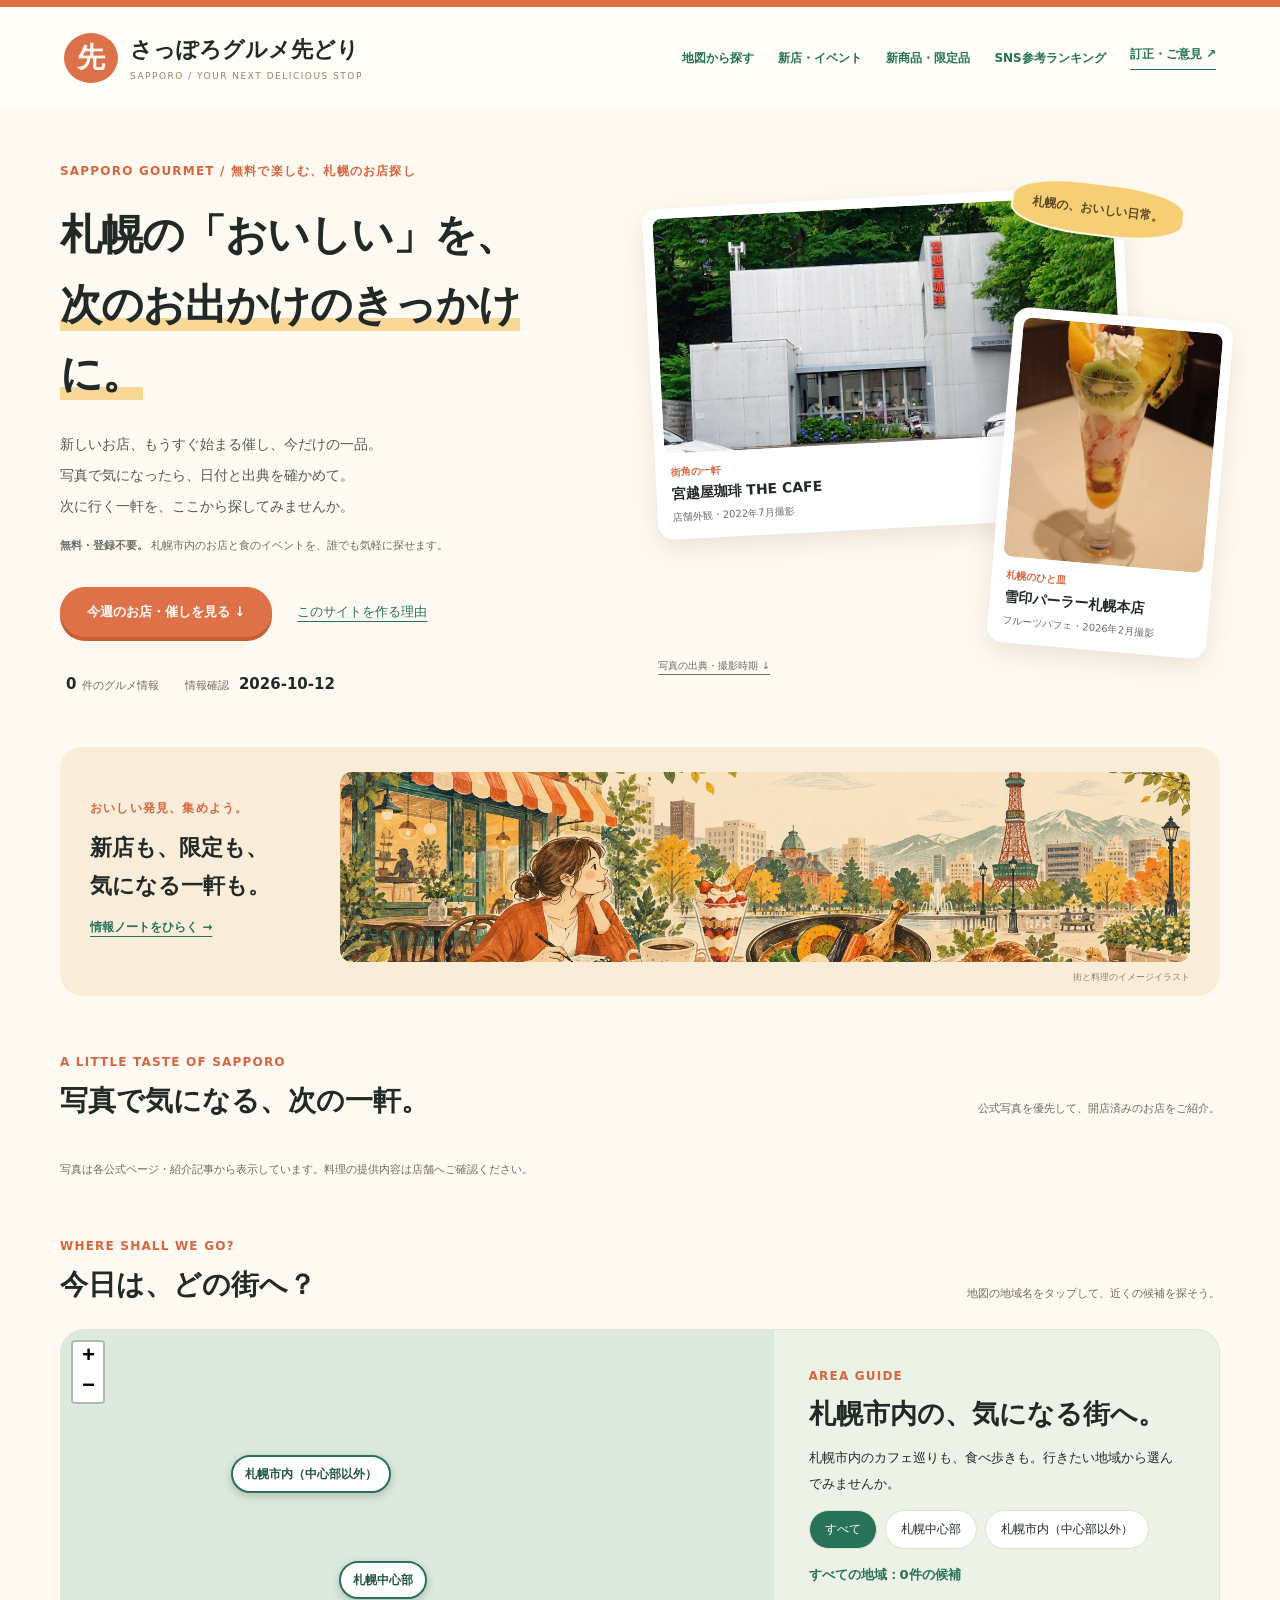
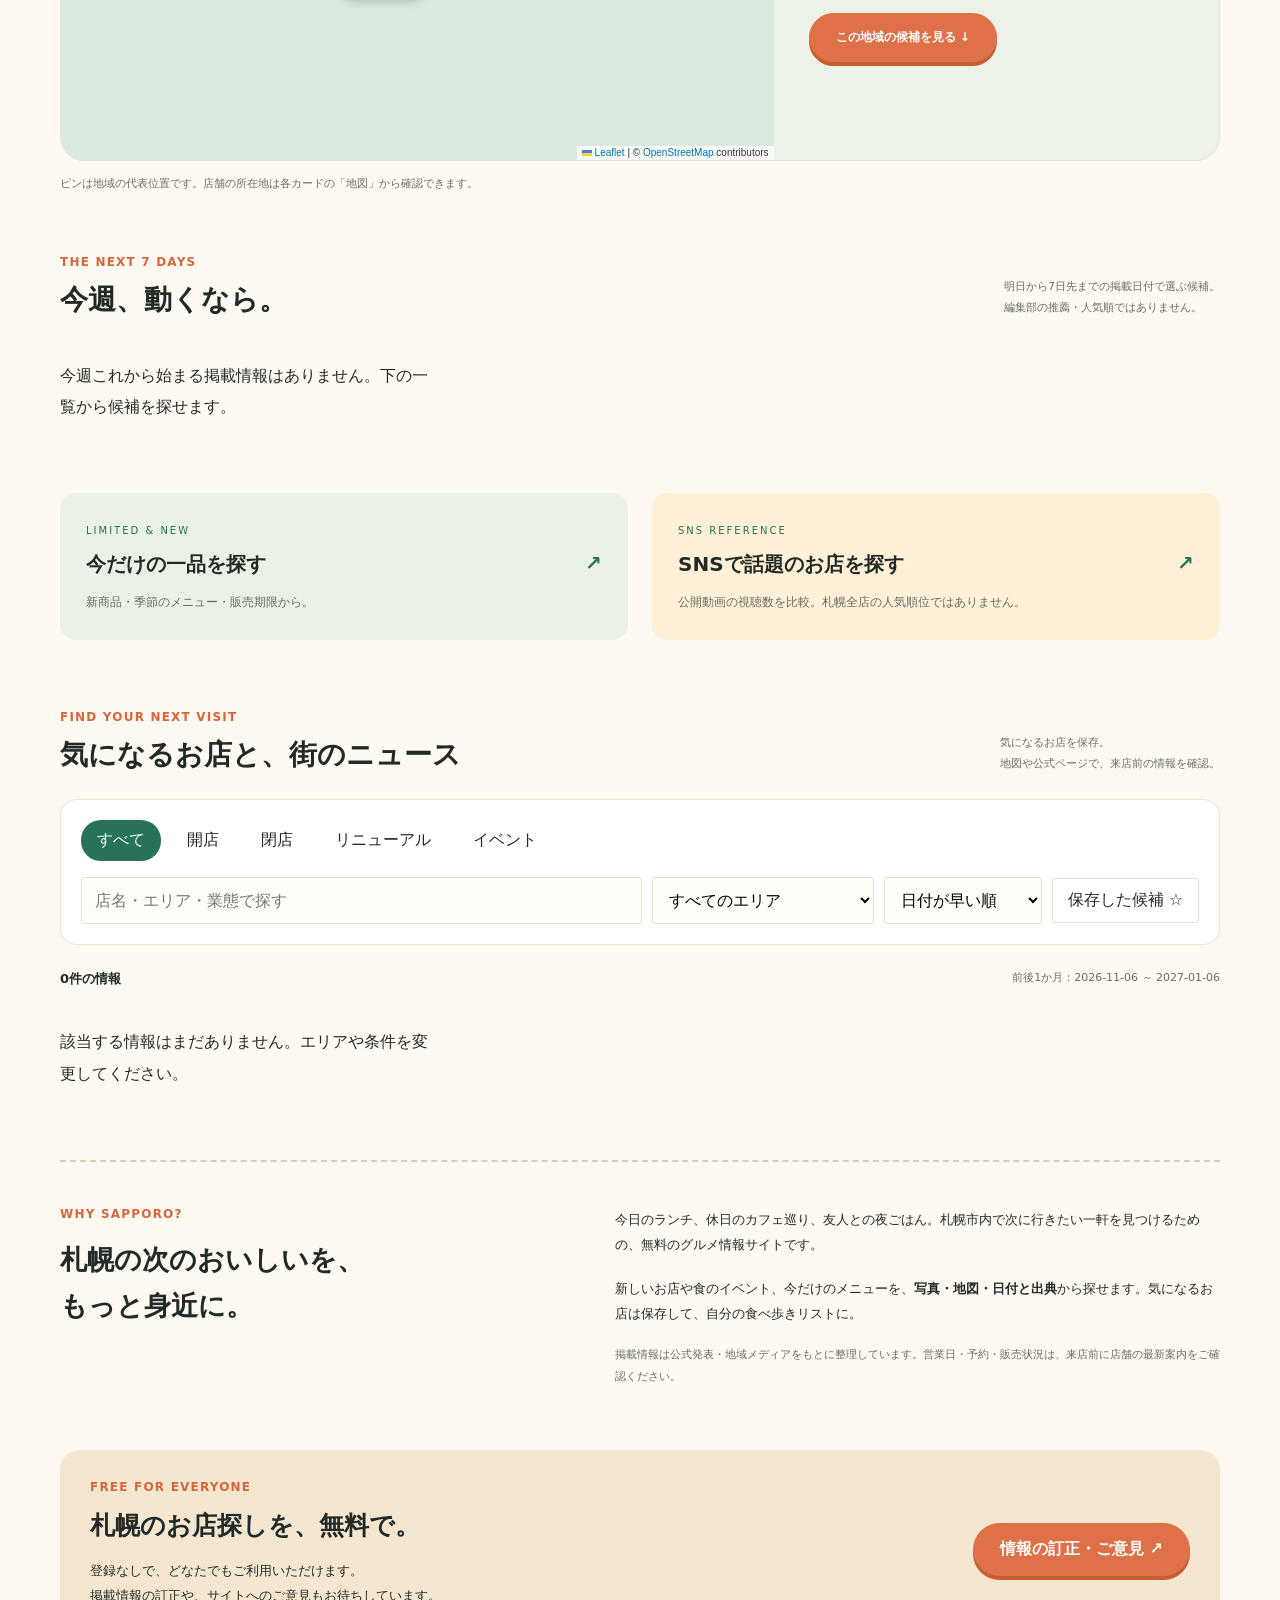
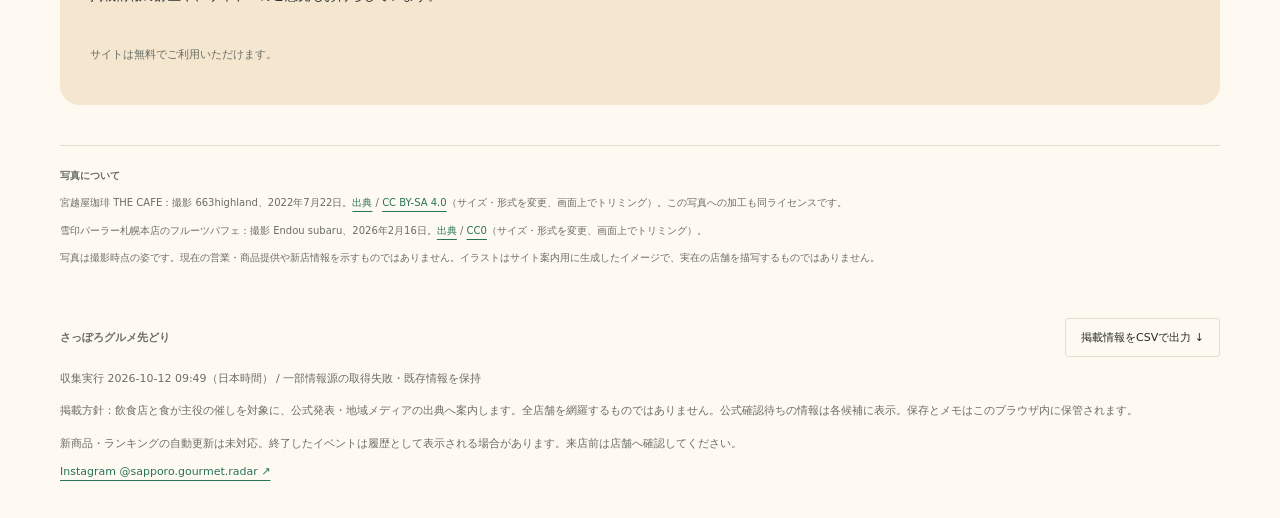
==== commit 12302636: "Polish visitor-facing labels for free public guide" ====
--- a/public/index.html
+++ b/public/index.html
@@ -5,8 +5,8 @@
 <section class="routes" aria-label="情報の入り口"><a href="products.html"><span>LIMITED & NEW</span><h2>今だけの一品を探す <b>↗</b></h2><p>新商品・季節のメニュー・販売期限から。</p></a><a href="popular.html"><span>SNS REFERENCE</span><h2>SNSで話題のお店を探す <b>↗</b></h2><p>公開動画の視聴数を比較。札幌全店の人気順位ではありません。</p></a></section>
 <section id="discover"><div class="section-heading"><div><div class="eyebrow">FIND YOUR NEXT VISIT</div><h2>気になるお店と、街のニュース</h2></div><p>気になるお店を保存。<br>地図や公式ページで、来店前の情報を確認。</p></div><section class="toolbar"><div class="line" id="types"></div><div class="line"><input id="q" placeholder="店名・エリア・業態で探す" aria-label="情報検索"><select id="area" aria-label="エリア"><option>すべてのエリア</option><option>札幌中心部</option><option>札幌市内（中心部以外）</option></select><select id="sort" aria-label="並び順"><option value="soon">日付が早い順</option><option value="latest">日付が新しい順</option></select><button id="saved">保存した候補 ☆</button></div></section><div class="results"><strong id="count"></strong><span class="small">前後1か月：<span id="window"></span></span></div><div class="grid" id="grid"></div></section>
 <section class="purpose" id="purpose"><div><div class="eyebrow">WHY SAPPORO?</div><h2>札幌の次のおいしいを、<br>もっと身近に。</h2></div><div><p>今日のランチ、休日のカフェ巡り、友人との夜ごはん。札幌市内で次に行きたい一軒を見つけるための、無料のグルメ情報サイトです。</p><p>新しいお店や食のイベント、今だけのメニューを、<b>写真・地図・日付と出典</b>から探せます。気になるお店は保存して、自分の食べ歩きリストに。</p><p class="small">掲載情報は公式発表・地域メディアをもとに整理しています。営業日・予約・販売状況は、来店前に店舗の最新案内をご確認ください。</p></div></section>
-<section class="feedback"><div><div class="eyebrow">FREE FOR EVERYONE</div><h2>札幌のお店探しを、無料で。</h2><p>登録なしで、どなたでもご利用いただけます。<br>掲載情報の訂正や、サイトへのご意見もお待ちしています。</p></div><a class="primary" href="survey.html">情報の訂正・ご意見 ↗</a><p class="small">アンケートの個別送信は停止しています。</p></section>
-<footer><div id="photo-credits" class="photo-credits"><b>写真について</b><p>宮越屋珈琲 THE CAFE：撮影 663highland、2022年7月22日。<a href="https://commons.wikimedia.org/wiki/File:220722_THE_CAFE_of_Miyakoshiya_Coffee_Sapporo_Hokkaido_Japan01s5.jpg" target="_blank" rel="noopener">出典</a> / <a href="https://creativecommons.org/licenses/by-sa/4.0/" target="_blank" rel="noopener">CC BY-SA 4.0</a>（サイズ・形式を変更、画面上でトリミング）。この写真への加工も同ライセンスです。</p><p>雪印パーラー札幌本店のフルーツパフェ：撮影 Endou subaru、2026年2月16日。<a href="https://commons.wikimedia.org/wiki/File:Fruitparfait_01.jpg" target="_blank" rel="noopener">出典</a> / <a href="https://creativecommons.org/publicdomain/zero/1.0/" target="_blank" rel="noopener">CC0</a>（サイズ・形式を変更、画面上でトリミング）。</p><p>写真は撮影時点の姿です。現在の営業・商品提供や新店情報を示すものではありません。イラストはサイト案内用に生成したイメージで、実在の店舗を描写するものではありません。</p></div><div class="footer-top"><b>さっぽろグルメ先どり</b><button onclick="download()">保存リストをCSVで出力 ↓</button></div><p id="collection-status">収集状況を確認中…</p><p>掲載方針：飲食店と食が主役の催しを対象に、公式発表・地域メディアの出典へ案内します。全店舗を網羅するものではありません。公式確認待ちの情報は各候補に表示。保存とメモはこのブラウザ内に保管されます。</p><p>新商品・ランキングの自動更新は未対応。終了したイベントは履歴として表示される場合があります。来店前は店舗へ確認してください。</p><a href="https://www.instagram.com/sapporo.gourmet.radar/" target="_blank" rel="noopener">Instagram @sapporo.gourmet.radar ↗</a></footer></main>
+<section class="feedback"><div><div class="eyebrow">FREE FOR EVERYONE</div><h2>札幌のお店探しを、無料で。</h2><p>登録なしで、どなたでもご利用いただけます。<br>掲載情報の訂正や、サイトへのご意見もお待ちしています。</p></div><a class="primary" href="survey.html">情報の訂正・ご意見 ↗</a><p class="small">サイトは無料でご利用いただけます。</p></section>
+<footer><div id="photo-credits" class="photo-credits"><b>写真について</b><p>宮越屋珈琲 THE CAFE：撮影 663highland、2022年7月22日。<a href="https://commons.wikimedia.org/wiki/File:220722_THE_CAFE_of_Miyakoshiya_Coffee_Sapporo_Hokkaido_Japan01s5.jpg" target="_blank" rel="noopener">出典</a> / <a href="https://creativecommons.org/licenses/by-sa/4.0/" target="_blank" rel="noopener">CC BY-SA 4.0</a>（サイズ・形式を変更、画面上でトリミング）。この写真への加工も同ライセンスです。</p><p>雪印パーラー札幌本店のフルーツパフェ：撮影 Endou subaru、2026年2月16日。<a href="https://commons.wikimedia.org/wiki/File:Fruitparfait_01.jpg" target="_blank" rel="noopener">出典</a> / <a href="https://creativecommons.org/publicdomain/zero/1.0/" target="_blank" rel="noopener">CC0</a>（サイズ・形式を変更、画面上でトリミング）。</p><p>写真は撮影時点の姿です。現在の営業・商品提供や新店情報を示すものではありません。イラストはサイト案内用に生成したイメージで、実在の店舗を描写するものではありません。</p></div><div class="footer-top"><b>さっぽろグルメ先どり</b><button onclick="download()">掲載情報をCSVで出力 ↓</button></div><p id="collection-status">収集状況を確認中…</p><p>掲載方針：飲食店と食が主役の催しを対象に、公式発表・地域メディアの出典へ案内します。全店舗を網羅するものではありません。公式確認待ちの情報は各候補に表示。保存とメモはこのブラウザ内に保管されます。</p><p>新商品・ランキングの自動更新は未対応。終了したイベントは履歴として表示される場合があります。来店前は店舗へ確認してください。</p><a href="https://www.instagram.com/sapporo.gourmet.radar/" target="_blank" rel="noopener">Instagram @sapporo.gourmet.radar ↗</a></footer></main>
 <script src="assets/leaflet/leaflet.js"></script><script>function renderWeek(){const t=today(),end=new Date(Date.parse(t)+7*86400000).toISOString().slice(0,10);const rows=eligibleData(t).filter(d=>d.date>t&&d.date<=end&&!/中止|販売終了/.test(d.name+' '+d.text)).sort((a,b)=>a.date.localeCompare(b.date)).slice(0,3);document.getElementById('week-list').innerHTML=rows.length?rows.map((d,i)=>`<article class="week-card"><span class="week-number">0${i+1}</span><div class="week-label">${escape(d.type)} / ${escape(countdown(d,t))}</div><h3>${escape(d.name)}</h3><p>${escape(d.place)}</p><p class="small">${escape(d.date)}${d.end?' 〜 '+escape(d.end):''}<br>${d.official?'公式掲載':'地域メディア / 公式確認待ち'} · 確認 ${escape(d.checked_at||'未確認')}</p><a target="_blank" rel="noopener" href="${escape(d.url)}">出典と訪問条件を確認 ↗</a><button onclick="toggle(${d.id})">${state[d.id]?.saved?'★ 保存済み':'☆ 候補に保存'}</button></article>`).join(''):'<p>今週これから始まる掲載情報はありません。下の一覧から候補を探せます。</p>'}
 
 function contactLinks(d){let c=d.contacts||{},links=[];if(/^0[0-9-]{8,15}$/.test(c.phone||''))links.push('<a href="tel:'+escape(c.phone)+'">電話する '+escape(c.phone)+'</a>');if(/^[A-Za-z0-9._%+-]+@[A-Za-z0-9.-]+\.[A-Za-z]{2,}$/.test(c.email||''))links.push('<a href="mailto:'+escape(c.email)+'">メールで問い合わせ</a>');for(let [field,label]of [['website_url','店舗公式サイト'],['reservation_url','来店予約・店舗情報']]){try{let u=new URL(c[field]);if(u.protocol==='https:')links.push('<a target="_blank" rel="noopener" href="'+escape(u.href)+'">'+label+' ↗</a>')}catch{}}if(!links.length)links.push('<a href="'+escape(d.url)+'" target="_blank" rel="noopener">出典で連絡先を確認 ↗</a>');return links.join(' ')}
@@ -29,7 +29,7 @@
 let cardPhotos=[{"url": "https://choioden.com/sapporosumikawa/", "image": "https://choioden.com/sapporosumikawa/wp-content/uploads/sites/14/2026/10/sapporo_sumikawa_07.jpg", "name": "ちょいおでん 札幌澄川店", "alt": "ちょいおでん札幌澄川店の公式ページに掲載された店舗外観", "source": "ちょいおでん公式", "official": true, "match_url": "https://sapporo-sokuho.com/archives/post-113454.html"}, {"url": "https://sapporo-sokuho.com/archives/post-113509.html", "image": "https://sapporo-sokuho.com/wp-content/uploads/1000013804.jpg", "name": "北海道海鮮 個室居酒屋 うおっと 魚人 札幌駅北口店", "alt": "うおっとの甘エビ。開店紹介記事掲載写真", "source": "札幌速報", "official": false}, {"url": "https://sapporo-sokuho.com/archives/post-113165.html", "image": "https://sapporo-sokuho.com/wp-content/uploads/1000013753.jpg", "name": "焼き鳥食べ飲み放題 おすすめ屋", "alt": "おすすめ屋の焼き鳥。開店紹介記事掲載写真", "source": "札幌速報", "official": false}, {"name": "SPROUT 札幌店", "url": "https://sprout-project.com/articles/2026/09/sprout", "image": "https://sprout-project.com/sprout_detail/wp-content/uploads/2026/09/CA8C373D-4B52-4DB1-930B-BE778F32050F-13080-00001B09F2C15F19.jpg", "alt": "SPROUT札幌店の公式開店案内に掲載されたコーヒーカウンター", "source": "SPROUT公式", "official": true}, {"name": "Yagien softcream & coffee", "url": "https://www.ldh.co.jp/news/detail.php?lang=jpn&site=OFFICIAL&newsid=0000100320", "image": "https://ldh-liveschedule.s3.ap-northeast-1.amazonaws.com/sys/wp-content/uploads/2026/09/18110011/%E3%82%B9%E3%82%AF%E3%83%AA%E3%83%BC%E3%83%B3%E3%82%B7%E3%83%A7%E3%83%83%E3%83%88-2026-09-18-105209.png", "alt": "Yagienの公式開店案内に掲載されたソフトクリーム", "source": "LDH公式", "official": true}, {"name": "七輪焼肉 安安 札幌篠路店", "match_url": "https://sapporokitaku.goguynet.jp/2026/09/29/yasuyasu", "url": "https://sapporokitaku.goguynet.jp/2026/09/29/yasuyasu/", "image": "https://sapporokitaku.goguynet.jp/wp-content/uploads/sites/193/2026/08/anan-shinoro-3.jpg", "alt": "安安札幌篠路店の外観。号外NETの開店紹介記事掲載写真", "source": "号外NET札幌市北区", "official": false}, {"name": "街角のレモンベーカリー琴似店", "url": "https://sapporo-sokuho.com/archives/post-112141.html", "image": "https://sapporo-sokuho.com/wp-content/uploads/1000013562.jpg", "alt": "街角のレモンベーカリー琴似店の開店紹介記事に掲載されたパン", "source": "札幌速報", "official": false}];function photoFor(d){if(d.date>today()||d.type==='閉店')return null;return cardPhotos.find(p=>(p.match_url||p.url)===d.url||p.name.toLowerCase()===d.name.toLowerCase())}
 function photoMarkup(d){const p=photoFor(d);return p?`<figure class="card-photo"><a href="${escape(p.url)}" target="_blank" rel="noopener"><img src="${escape(p.local_image||p.image)}" width="600" height="400" loading="lazy" alt="${escape(p.alt)}" onerror="this.closest('figure').hidden=true"></a><figcaption>${p.official?'公式掲載写真':'紹介記事の写真'} · <a href="${escape(p.url)}" target="_blank" rel="noopener">${escape(p.source)} ↗</a></figcaption></figure>`:''}
 function renderPhotoPicks(){const rows=eligibleData().filter(d=>photoFor(d)).sort((a,b)=>Number(photoFor(b).official)-Number(photoFor(a).official));document.getElementById('photo-picks-list').innerHTML=rows.map(d=>{const p=photoFor(d);return `<article class="photo-pick"><a href="${escape(p.url)}" target="_blank" rel="noopener"><img src="${escape(p.local_image||p.image)}" alt="${escape(p.alt)}" width="600" height="400" loading="lazy" onerror="this.style.display='none'"><div><span>${p.official?'OFFICIAL PHOTO':'PHOTO'} / ${escape(p.source)}</span><h3>${escape(d.name)}</h3><b>${p.official?'公式でお店を見る':'写真とお店の詳細を見る'} ↗</b></div></a></article>`}).join('')}
-let type='すべて',onlySaved=false;let state={};try{state=JSON.parse(localStorage.getItem('gourmet-radar-v1')||'{}')}catch{}const escape=s=>String(s).replace(/[&<>"']/g,c=>({'&':'&amp;','<':'&lt;','>':'&gt;','"':'&quot;',"'":'&#39;'}[c]));function persist(){try{localStorage.setItem('gourmet-radar-v1',JSON.stringify(state))}catch{alert('保存できません。ブラウザの保存設定を確認してください。')}}function toggle(id){state[id]={...state[id],saved:!state[id]?.saved};persist();render()}function memo(id,v){state[id]={...state[id],memo:v};persist()}function render(){syncAreaGuide();renderPhotoPicks();document.querySelector('#total').textContent=eligibleData().length;renderWeek();document.querySelector('#window').textContent=monthShift(today(),-1)+' ～ '+monthShift(today(),1);document.querySelector('#types').innerHTML=['すべて','開店','閉店','リニューアル','イベント'].map(t=>`<button class="${type===t?'active':''}" data-category="${t}">${t}</button>`).join('');let q=document.querySelector('#q').value.toLowerCase(),a=document.querySelector('#area').value;let rows=eligibleData().filter(d=>(type==='すべて'||d.type===type)&&(a==='すべてのエリア'||d.area===a)&&(!onlySaved||state[d.id]?.saved)&&[d.name,d.place,d.genre].join(' ').toLowerCase().includes(q)).sort((a,b)=>document.querySelector('#sort').value==='latest'?b.date.localeCompare(a.date):a.date.localeCompare(b.date));document.querySelector('#count').textContent=rows.length+'件の情報';document.querySelector('#grid').innerHTML=rows.length?rows.map(d=>`<article class="card" id="candidate-${d.id}">${photoMarkup(d)}<div><span class="tag ${d.type==='閉店'?'close':''}">${d.type==='閉店'?'閉店予定':d.type}</span> <span class="small">${escape(d.genre)}</span></div><h3>${escape(d.name)}</h3><div>${(d.tags||[]).map(t=>`<span class="tag">${escape(t)}</span>`).join(' ')}</div><div class="date">${escape(countdown(d))}</div><div class="date">${d.date.replaceAll('-',' / ')}${d.end?' 〜 '+d.end.replaceAll('-',' / '):''}</div><div class="small">${escape(d.place)}</div><p>${escape(d.text).replaceAll('取材候補','お店探しの候補').replaceAll('投稿ネタ','お出かけのヒント')}</p><a href="${escape(d.url)}" target="_blank" rel="noopener">${escape(d.source)}で詳細を見る ↗</a>${(d.social_links||[]).filter(s=>/^https:\/\/(?:x\.com|www\.instagram\.com)\//.test(s.url)).map(s=>`<a href="${escape(s.url)}" target="_blank" rel="noopener">${escape(s.name)} ↗</a>`).join('')}<div class="meta">${d.official?'公式掲載を確認':'地域メディア掲載 / 公式確認待ち'} · 確認日 ${escape(d.checked_at||'未確認')}</div><div class="actions"><button onclick="toggle(${d.id})">${state[d.id]?.saved?'★ 保存済み':'☆ 保存する'}</button><a href="https://www.google.com/maps/search/?api=1&query=${encodeURIComponent(d.name+' 札幌')}" target="_blank" rel="noopener">地図 ↗</a></div><details><summary>店舗情報・自分用メモを開く</summary><div class="meta"><b>来店前の確認</b><div class="actions" style="flex-wrap:wrap">${contactLinks(d)}</div><span>営業日や予約方法は店舗へ確認してください。</span></div><textarea class="note" aria-label="${escape(d.name)}の自分用メモ" placeholder="自分用メモ（自分のブラウザに保存）" oninput="memo(${d.id},this.value)">${escape(state[d.id]?.memo||'')}</textarea></details></article>`).join(''):'<p>該当する情報はまだありません。エリアや条件を変更してください。</p>'}function download(){let rows=[['カテゴリ','名称','日付','終了日','エリア','出典','URL','確認日','自分用メモ'],...eligibleData().filter(d=>!onlySaved||state[d.id]?.saved).map(d=>[d.type,d.name,d.date,d.end||'',d.place,d.source,d.url,d.checked_at||'未確認',state[d.id]?.memo||''])];let csv='\ufeff'+rows.map(r=>r.map(v=>'"'+String(v).replace(/^[=+@-]/,"'$&").replaceAll('"','""')+'"').join(',')).join('\r\n');let url=URL.createObjectURL(new Blob([csv],{type:'text/csv;charset=utf-8'})),a=document.createElement('a');a.href=url;a.download='sapporo-gourmet-'+today()+'.csv';a.click();setTimeout(()=>URL.revokeObjectURL(url),1000)}const regionChoices=[{name:'札幌中心部',label:'札幌中心部',lat:43.0618,lng:141.3545},{name:'札幌市内（中心部以外）',label:'札幌市内（中心部以外）',lat:43.115,lng:141.28}];
+let type='すべて',onlySaved=false;let state={};try{state=JSON.parse(localStorage.getItem('gourmet-radar-v1')||'{}')}catch{}const escape=s=>String(s).replace(/[&<>"']/g,c=>({'&':'&amp;','<':'&lt;','>':'&gt;','"':'&quot;',"'":'&#39;'}[c]));function persist(){try{localStorage.setItem('gourmet-radar-v1',JSON.stringify(state))}catch{alert('保存できません。ブラウザの保存設定を確認してください。')}}function toggle(id){state[id]={...state[id],saved:!state[id]?.saved};persist();render()}function memo(id,v){state[id]={...state[id],memo:v};persist()}function render(){syncAreaGuide();renderPhotoPicks();document.querySelector('#total').textContent=eligibleData().length;renderWeek();document.querySelector('#window').textContent=monthShift(today(),-1)+' ～ '+monthShift(today(),1);document.querySelector('#types').innerHTML=['すべて','開店','閉店','リニューアル','イベント'].map(t=>`<button class="${type===t?'active':''}" data-category="${t}">${t}</button>`).join('');let q=document.querySelector('#q').value.toLowerCase(),a=document.querySelector('#area').value;let rows=eligibleData().filter(d=>(type==='すべて'||d.type===type)&&(a==='すべてのエリア'||d.area===a)&&(!onlySaved||state[d.id]?.saved)&&[d.name,d.place,d.genre].join(' ').toLowerCase().includes(q)).sort((a,b)=>document.querySelector('#sort').value==='latest'?b.date.localeCompare(a.date):a.date.localeCompare(b.date));document.querySelector('#count').textContent=rows.length+'件の情報';document.querySelector('#grid').innerHTML=rows.length?rows.map(d=>`<article class="card" id="candidate-${d.id}">${photoMarkup(d)}<div><span class="tag ${d.type==='閉店'?'close':''}">${d.type==='閉店'?'閉店予定':d.type}</span> <span class="small">${escape(d.genre)}</span></div><h3>${escape(d.name)}</h3><div>${(d.tags||[]).map(t=>`<span class="tag">${escape(t)}</span>`).join(' ')}</div><div class="date">${escape(countdown(d))}</div><div class="date">${d.date.replaceAll('-',' / ')}${d.end?' 〜 '+d.end.replaceAll('-',' / '):''}</div><div class="small">${escape(d.place)}</div><p>${escape(d.text).replaceAll('取材候補','お店探しの候補').replaceAll('投稿ネタ','お出かけのヒント').replaceAll('投稿候補','お出かけ候補').replaceAll('取材対象','掲載対象')}</p><a href="${escape(d.url)}" target="_blank" rel="noopener">${escape(d.source)}で詳細を見る ↗</a>${(d.social_links||[]).filter(s=>/^https:\/\/(?:x\.com|www\.instagram\.com)\//.test(s.url)).map(s=>`<a href="${escape(s.url)}" target="_blank" rel="noopener">${escape(s.name)} ↗</a>`).join('')}<div class="meta">${d.official?'公式掲載を確認':'地域メディア掲載 / 公式確認待ち'} · 確認日 ${escape(d.checked_at||'未確認')}</div><div class="actions"><button onclick="toggle(${d.id})">${state[d.id]?.saved?'★ 保存済み':'☆ 保存する'}</button><a href="https://www.google.com/maps/search/?api=1&query=${encodeURIComponent(d.name+' 札幌')}" target="_blank" rel="noopener">地図 ↗</a></div><details><summary>店舗情報・自分用メモを開く</summary><div class="meta"><b>来店前の確認</b><div class="actions" style="flex-wrap:wrap">${contactLinks(d)}</div><span>営業日や予約方法は店舗へ確認してください。</span></div><textarea class="note" aria-label="${escape(d.name)}の自分用メモ" placeholder="自分用メモ（自分のブラウザに保存）" oninput="memo(${d.id},this.value)">${escape(state[d.id]?.memo||'')}</textarea></details></article>`).join(''):'<p>該当する情報はまだありません。エリアや条件を変更してください。</p>'}function download(){let rows=[['カテゴリ','名称','日付','終了日','エリア','出典','URL','確認日','自分用メモ'],...eligibleData().filter(d=>!onlySaved||state[d.id]?.saved).map(d=>[d.type,d.name,d.date,d.end||'',d.place,d.source,d.url,d.checked_at||'未確認',state[d.id]?.memo||''])];let csv='\ufeff'+rows.map(r=>r.map(v=>'"'+String(v).replace(/^[=+@-]/,"'$&").replaceAll('"','""')+'"').join(',')).join('\r\n');let url=URL.createObjectURL(new Blob([csv],{type:'text/csv;charset=utf-8'})),a=document.createElement('a');a.href=url;a.download='sapporo-gourmet-'+today()+'.csv';a.click();setTimeout(()=>URL.revokeObjectURL(url),1000)}const regionChoices=[{name:'札幌中心部',label:'札幌中心部',lat:43.0618,lng:141.3545},{name:'札幌市内（中心部以外）',label:'札幌市内（中心部以外）',lat:43.115,lng:141.28}];
 function syncAreaGuide(){const area=document.getElementById('area').value;document.querySelectorAll('[data-map-area]').forEach(b=>{const selected=b.dataset.mapArea===area;b.classList.toggle('selected',selected);b.setAttribute('aria-pressed',String(selected))});const node=document.getElementById('area-feedback');if(node){const count=eligibleData().filter(d=>area==='すべてのエリア'||d.area===area).length;node.textContent=(area==='すべてのエリア'?'すべての地域':area)+'：'+count+'件の候補'}}
 function chooseRegion(area){document.getElementById('area').value=area;type='すべて';onlySaved=false;document.getElementById('saved').classList.remove('active');document.getElementById('q').value='';render()}
 document.getElementById('area-buttons').innerHTML=[{name:'すべてのエリア',label:'すべて'},...regionChoices].map(a=>`<button data-map-area="${a.name}" aria-pressed="false">${a.label}</button>`).join('');document.getElementById('area-buttons').addEventListener('click',e=>{const b=e.target.closest('[data-map-area]');if(b)chooseRegion(b.dataset.mapArea)});
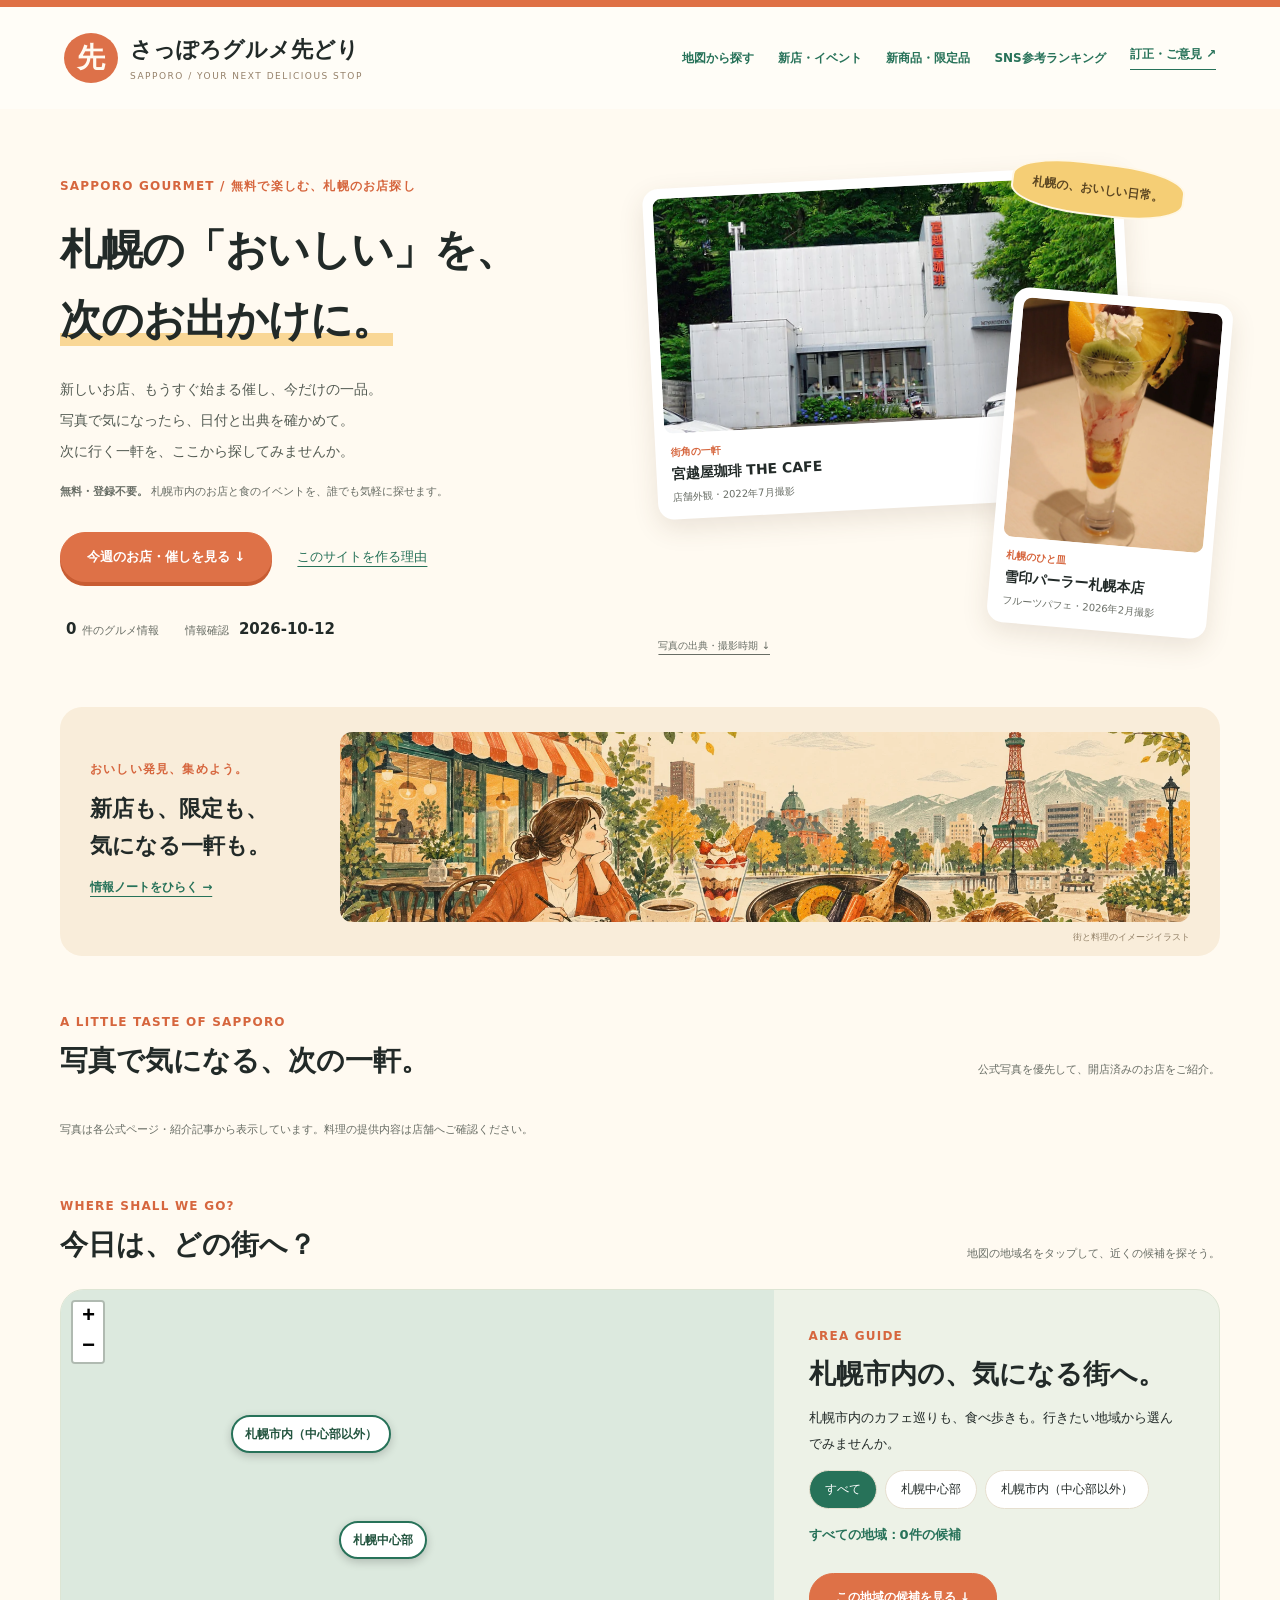
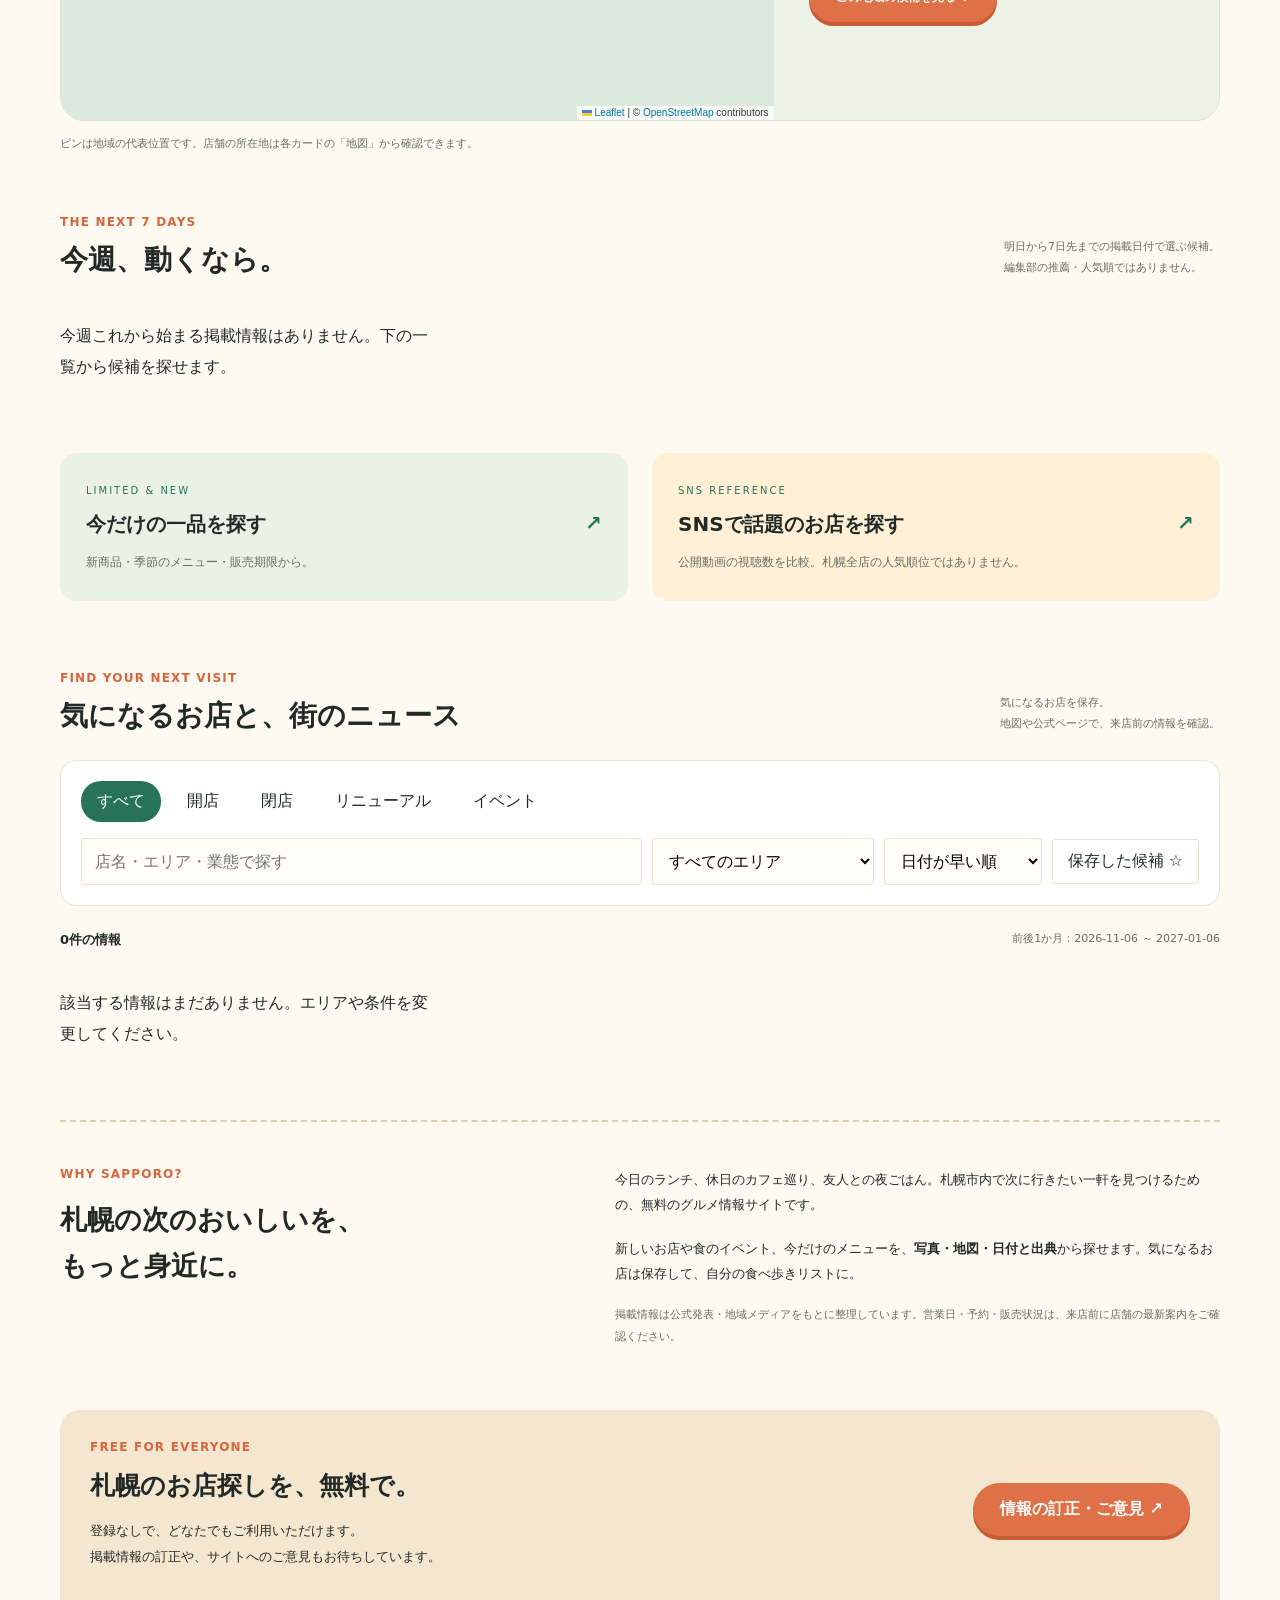
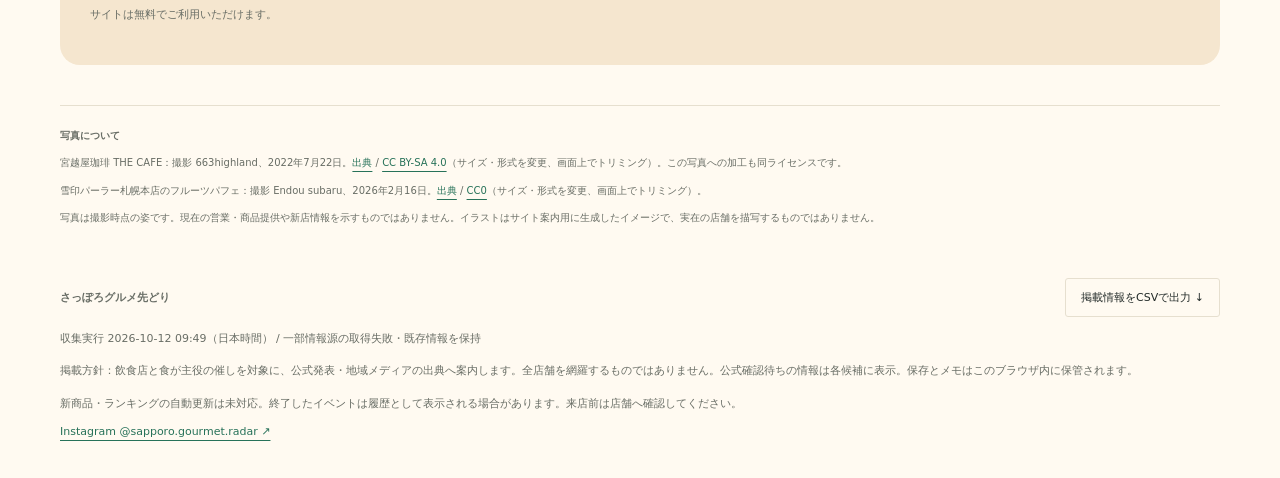
==== commit b5efbcc1: "Keep public guide headline readable across screen sizes" ====
--- a/public/index.html
+++ b/public/index.html
@@ -1,6 +1,6 @@
 <!doctype html><html lang="ja"><head><meta charset="utf-8"><meta name="viewport" content="width=device-width,initial-scale=1"><title>さっぽろグルメ先どり | 無料で探せる札幌の新店・グルメ情報</title><meta name="description" content="札幌市内の新しいお店、グルメイベント、新商品・期間限定品を無料でチェック。写真と地図から、次に行きたい一軒を見つけよう。登録不要。"><link rel="stylesheet" href="assets/leaflet/leaflet.css"><link rel="stylesheet" href="editorial.css?v=20261011-map"><meta property="og:title" content="さっぽろグルメ先どり｜無料の札幌グルメ情報"><meta property="og:description" content="札幌市内の新店・食のイベント・限定メニューを、写真と地図から。無料・登録不要。"><meta property="og:type" content="website"><meta property="og:url" content="https://yasu1013siren-code.github.io/sapporo-gourmet-radar/"><link rel="canonical" href="https://yasu1013siren-code.github.io/sapporo-gourmet-radar/"></head><body>
 <header><a class="brand" href="./"><span class="brand-mark">先</span><span>さっぽろグルメ先どり<small>SAPPORO / YOUR NEXT DELICIOUS STOP</small></span></a><nav aria-label="メインナビ"><a href="#area-guide">地図から探す</a><a href="#discover">新店・イベント</a><a href="products.html">新商品・限定品</a><a href="popular.html">SNS参考ランキング</a><a class="nav-survey" href="survey.html">訂正・ご意見 ↗</a></nav></header>
-<main><section class="hero"><div><div class="eyebrow">SAPPORO GOURMET / 無料で楽しむ、札幌のお店探し</div><h1>札幌の「おいしい」を、<br><span class="headline-highlight">次のお出かけのきっかけに。</span></h1><p class="lead">新しいお店、もうすぐ始まる催し、今だけの一品。<br>写真で気になったら、日付と出典を確かめて。<br>次に行く一軒を、ここから探してみませんか。</p><p class="small"><b>無料・登録不要。</b> 札幌市内のお店と食のイベントを、誰でも気軽に探せます。</p><div class="hero-actions"><a class="primary" href="#week">今週のお店・催しを見る ↓</a><a href="#purpose">このサイトを作る理由</a></div><div class="metrics"><span><strong id="total">—</strong>件のグルメ情報</span><span>情報確認 <strong id="last-update">—</strong></span></div></div><aside class="photo-desk" aria-label="札幌の店舗・料理写真"><span class="photo-sticker">札幌の、おいしい日常。</span><figure class="cafe-photo"><img src="assets/miyakoshiya.webp" width="960" height="640" alt="緑に囲まれた宮越屋珈琲 THE CAFEの外観。2022年7月撮影" fetchpriority="high"><figcaption><span>街角の一軒</span><strong>宮越屋珈琲 THE CAFE</strong><small>店舗外観・2022年7月撮影</small></figcaption></figure><figure class="parfait-photo"><img src="assets/parfait.webp" width="960" height="1440" alt="雪印パーラー札幌本店で撮影されたフルーツパフェ。2026年2月撮影"><figcaption><span>札幌のひと皿</span><strong>雪印パーラー札幌本店</strong><small>フルーツパフェ・2026年2月撮影</small></figcaption></figure><a class="photo-credit-link" href="#photo-credits">写真の出典・撮影時期 ↓</a></aside></section>
+<main><section class="hero"><div><div class="eyebrow">SAPPORO GOURMET / 無料で楽しむ、札幌のお店探し</div><h1>札幌の「おいしい」を、<br><span class="headline-highlight">次のお出かけに。</span></h1><p class="lead">新しいお店、もうすぐ始まる催し、今だけの一品。<br>写真で気になったら、日付と出典を確かめて。<br>次に行く一軒を、ここから探してみませんか。</p><p class="small"><b>無料・登録不要。</b> 札幌市内のお店と食のイベントを、誰でも気軽に探せます。</p><div class="hero-actions"><a class="primary" href="#week">今週のお店・催しを見る ↓</a><a href="#purpose">このサイトを作る理由</a></div><div class="metrics"><span><strong id="total">—</strong>件のグルメ情報</span><span>情報確認 <strong id="last-update">—</strong></span></div></div><aside class="photo-desk" aria-label="札幌の店舗・料理写真"><span class="photo-sticker">札幌の、おいしい日常。</span><figure class="cafe-photo"><img src="assets/miyakoshiya.webp" width="960" height="640" alt="緑に囲まれた宮越屋珈琲 THE CAFEの外観。2022年7月撮影" fetchpriority="high"><figcaption><span>街角の一軒</span><strong>宮越屋珈琲 THE CAFE</strong><small>店舗外観・2022年7月撮影</small></figcaption></figure><figure class="parfait-photo"><img src="assets/parfait.webp" width="960" height="1440" alt="雪印パーラー札幌本店で撮影されたフルーツパフェ。2026年2月撮影"><figcaption><span>札幌のひと皿</span><strong>雪印パーラー札幌本店</strong><small>フルーツパフェ・2026年2月撮影</small></figcaption></figure><a class="photo-credit-link" href="#photo-credits">写真の出典・撮影時期 ↓</a></aside></section>
 <section class="illustration-strip" aria-label="札幌のグルメをイメージしたイラスト"><div><span class="eyebrow">おいしい発見、集めよう。</span><h2>新店も、限定も、<br>気になる一軒も。</h2><a href="#discover">情報ノートをひらく →</a></div><img src="assets/sapporo-food-illustration.webp" width="1600" height="533" alt="カフェでメモを書く人と、パフェ・コーヒー・スープカレー、札幌の街を描いたイラスト"><small>街と料理のイメージイラスト</small></section><section class="photo-picks" id="photo-picks"><div class="section-heading"><div><span class="eyebrow">A LITTLE TASTE OF SAPPORO</span><h2>写真で気になる、次の一軒。</h2></div><p>公式写真を優先して、開店済みのお店をご紹介。</p></div><div class="photo-picks-grid" id="photo-picks-list"></div><p class="small">写真は各公式ページ・紹介記事から表示しています。料理の提供内容は店舗へご確認ください。</p></section><section id="area-guide" class="area-guide"><div class="section-heading"><div><span class="eyebrow">WHERE SHALL WE GO?</span><h2>今日は、どの街へ？</h2></div><p>地図の地域名をタップして、近くの候補を探そう。</p></div><div class="map-layout"><div id="region-map" aria-label="札幌市内地域の選択地図"></div><div class="map-side"><span class="eyebrow">AREA GUIDE</span><h3>札幌市内の、気になる街へ。</h3><p>札幌市内のカフェ巡りも、食べ歩きも。行きたい地域から選んでみませんか。</p><div id="area-buttons"></div><p id="area-feedback" role="status" aria-live="polite">すべての地域を表示中</p><a class="primary" href="#discover">この地域の候補を見る ↓</a></div></div><p class="small">ピンは地域の代表位置です。店舗の所在地は各カードの「地図」から確認できます。</p></section><section id="week" class="week"><div class="section-heading"><div><div class="eyebrow">THE NEXT 7 DAYS</div><h2>今週、動くなら。</h2></div><p>明日から7日先までの掲載日付で選ぶ候補。<br>編集部の推薦・人気順ではありません。</p></div><div id="week-list" class="week-list"></div></section>
 <section class="routes" aria-label="情報の入り口"><a href="products.html"><span>LIMITED & NEW</span><h2>今だけの一品を探す <b>↗</b></h2><p>新商品・季節のメニュー・販売期限から。</p></a><a href="popular.html"><span>SNS REFERENCE</span><h2>SNSで話題のお店を探す <b>↗</b></h2><p>公開動画の視聴数を比較。札幌全店の人気順位ではありません。</p></a></section>
 <section id="discover"><div class="section-heading"><div><div class="eyebrow">FIND YOUR NEXT VISIT</div><h2>気になるお店と、街のニュース</h2></div><p>気になるお店を保存。<br>地図や公式ページで、来店前の情報を確認。</p></div><section class="toolbar"><div class="line" id="types"></div><div class="line"><input id="q" placeholder="店名・エリア・業態で探す" aria-label="情報検索"><select id="area" aria-label="エリア"><option>すべてのエリア</option><option>札幌中心部</option><option>札幌市内（中心部以外）</option></select><select id="sort" aria-label="並び順"><option value="soon">日付が早い順</option><option value="latest">日付が新しい順</option></select><button id="saved">保存した候補 ☆</button></div></section><div class="results"><strong id="count"></strong><span class="small">前後1か月：<span id="window"></span></span></div><div class="grid" id="grid"></div></section>
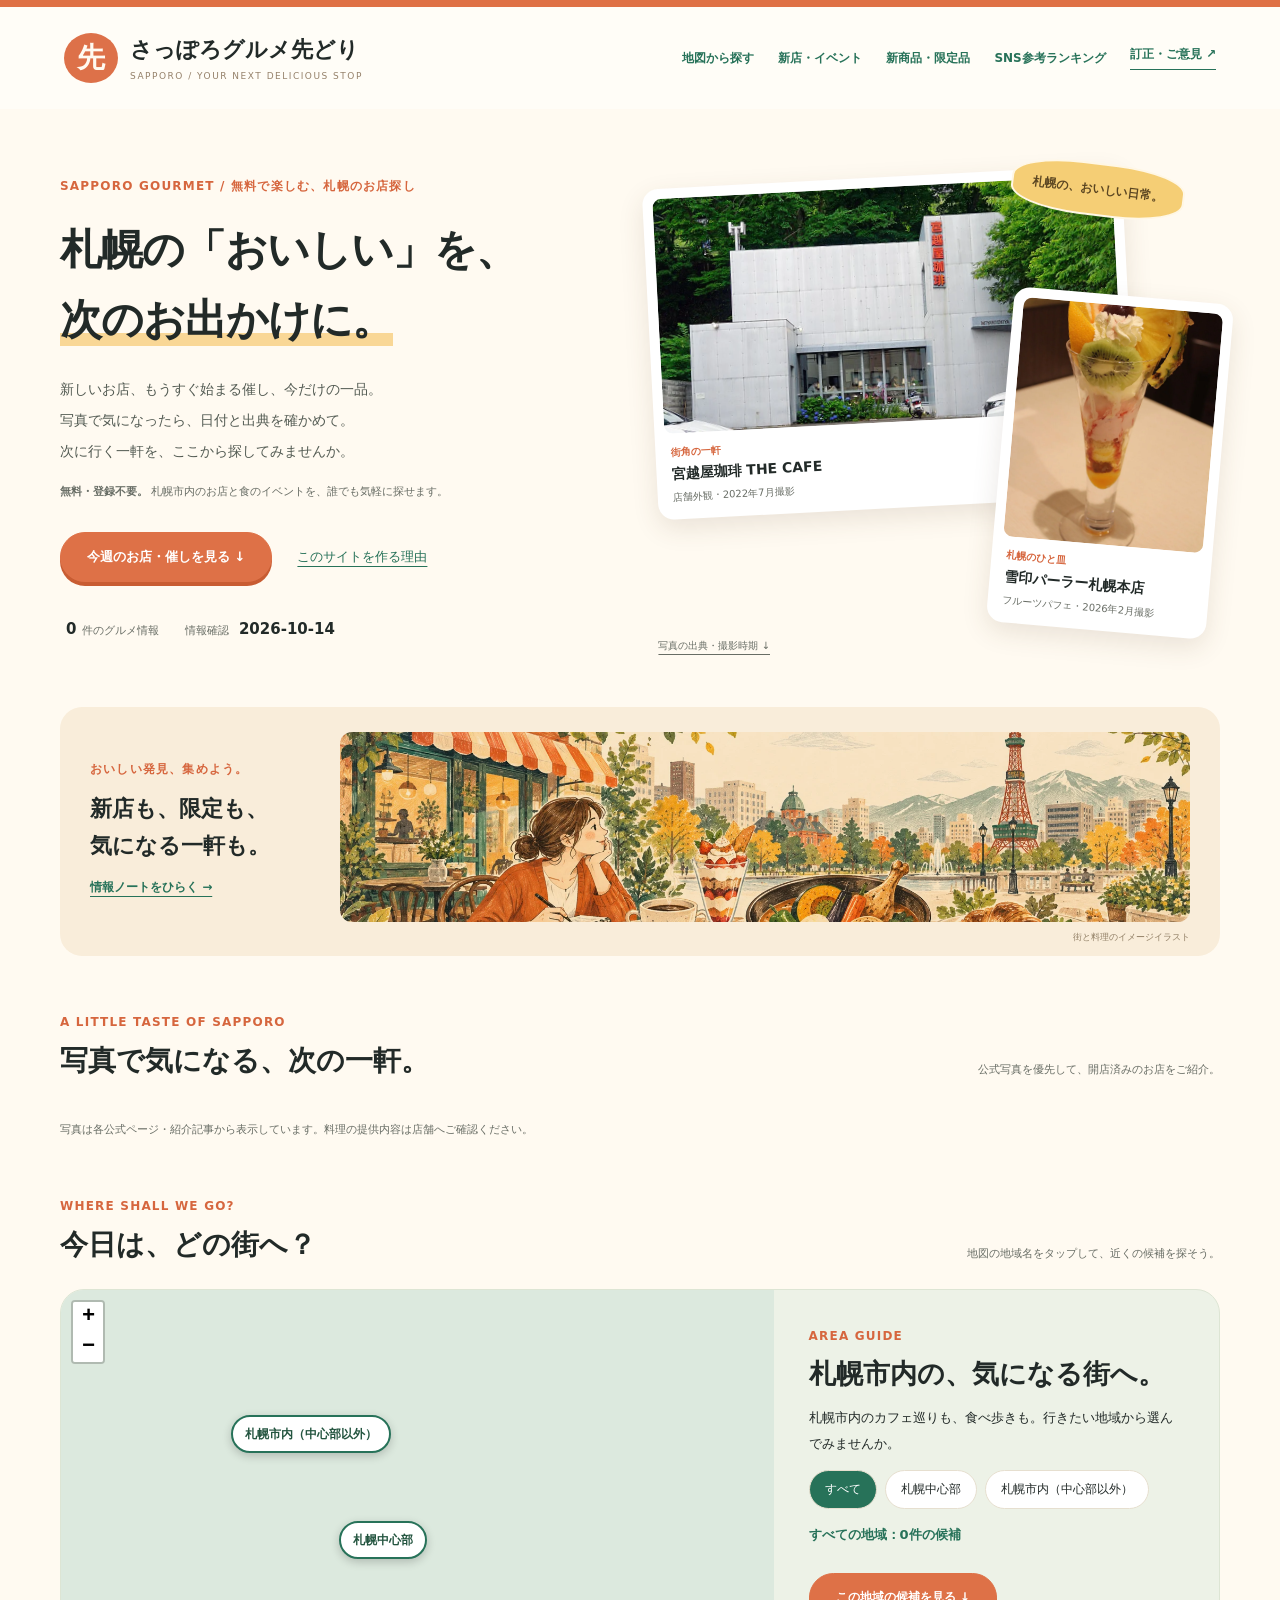
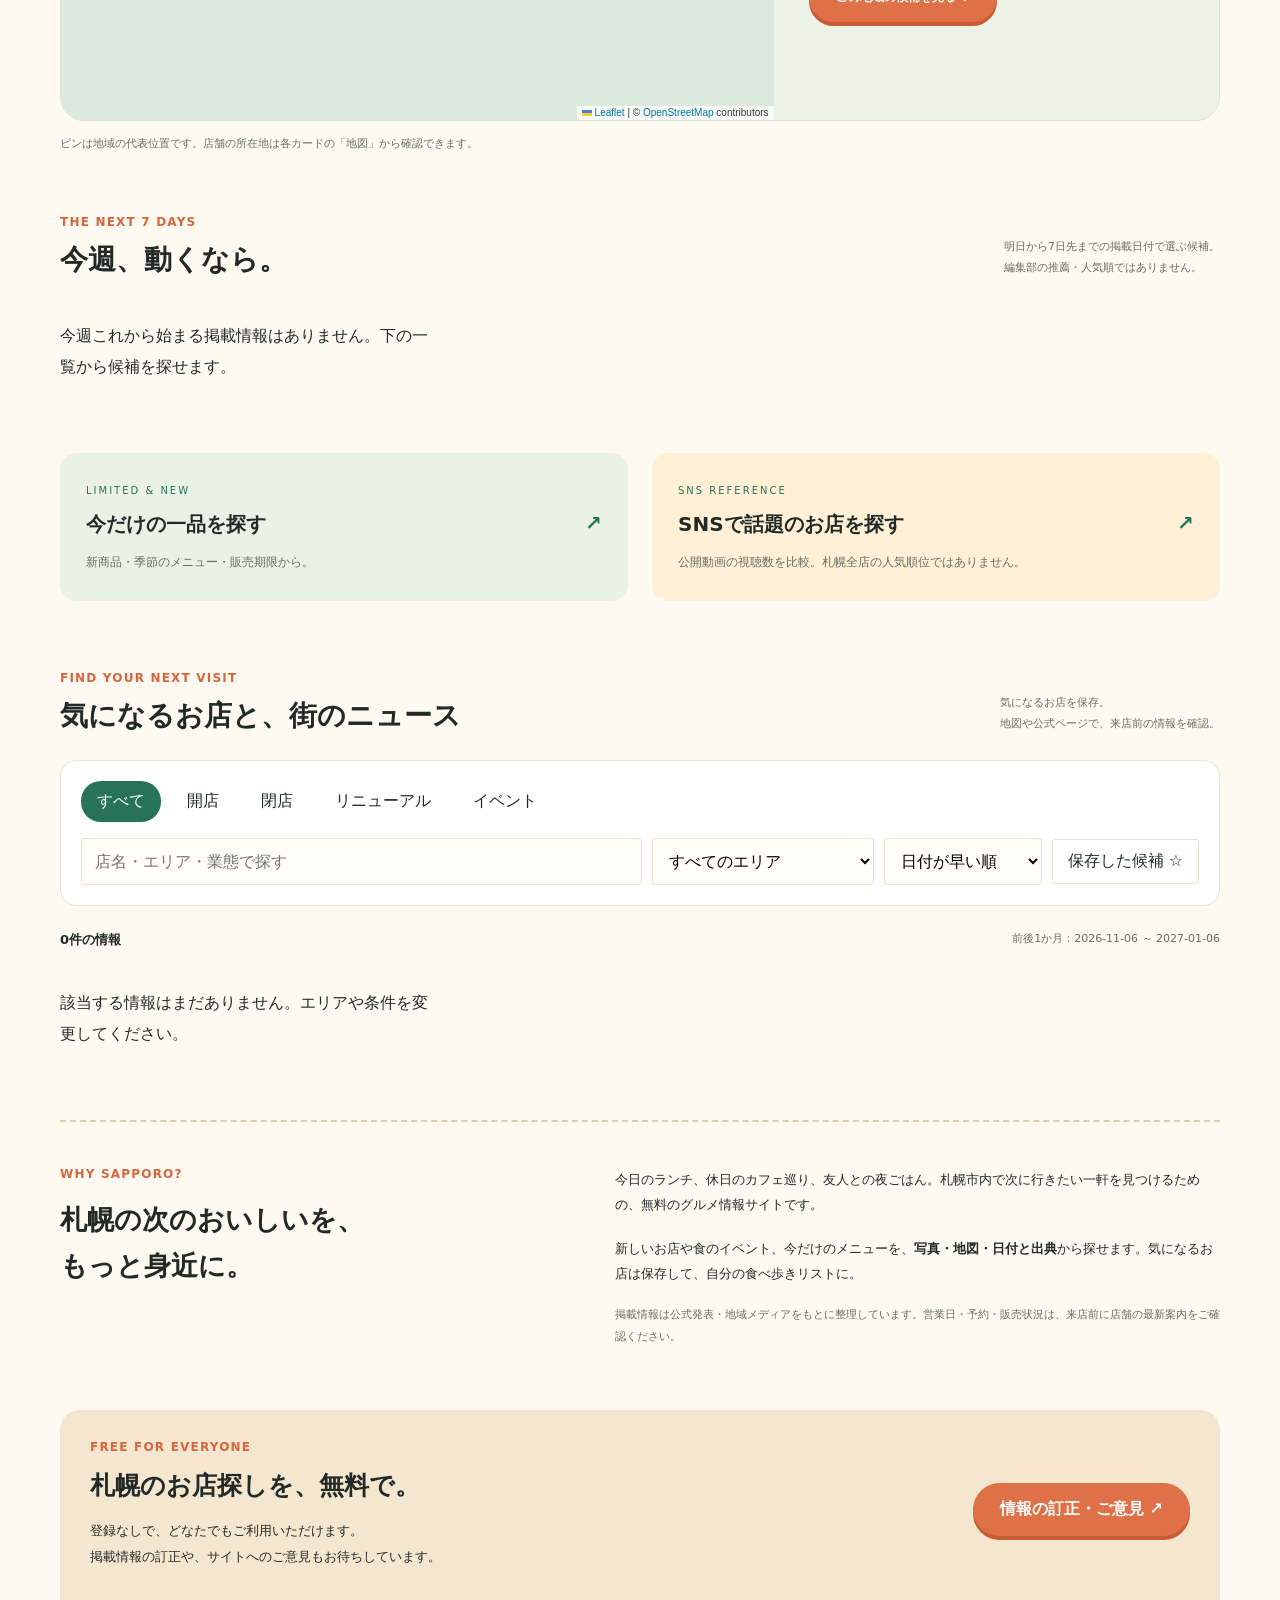
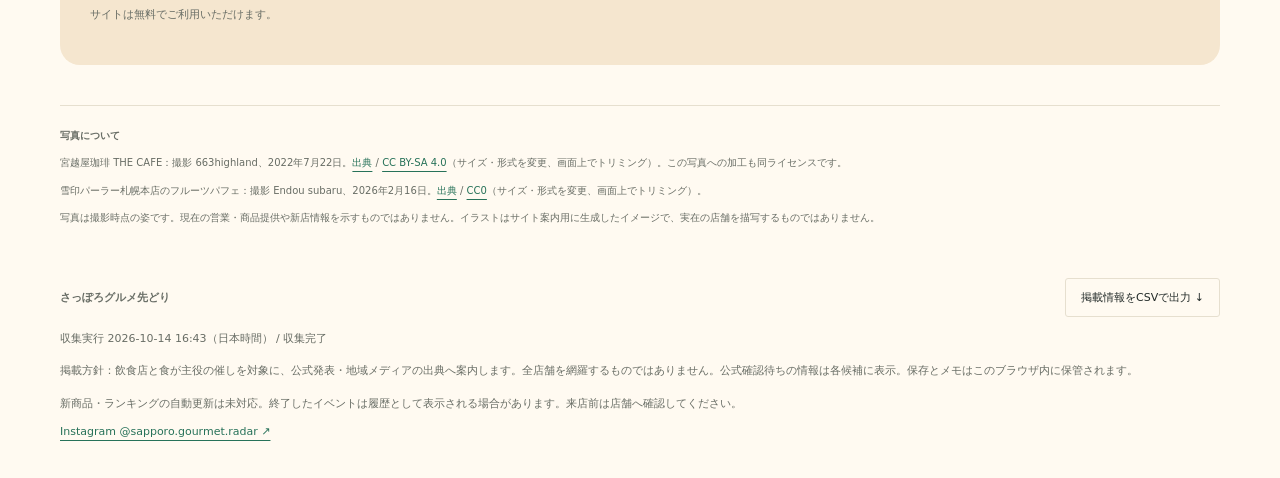
==== commit e6792f04: "Hide ended events: add one predicate to eligibleData; preserve all other HTML exactly" ====
--- a/public/index.html
+++ b/public/index.html
@@ -24,7 +24,7 @@
 ];
 function today(){return new Intl.DateTimeFormat('sv-SE',{timeZone:'Asia/Tokyo',year:'numeric',month:'2-digit',day:'2-digit'}).format(new Date())}
 function monthShift(iso,n){let [y,m,d]=iso.split('-').map(Number),x=new Date(Date.UTC(y,m-1+n,1));x.setUTCDate(Math.min(d,new Date(Date.UTC(x.getUTCFullYear(),x.getUTCMonth()+1,0)).getUTCDate()));return x.toISOString().slice(0,10)}
-function eligibleData(t=today()){let start=monthShift(t,-1),end=monthShift(t,1);return data.filter(d=>['札幌中心部','札幌市内（中心部以外）'].includes(d.area)&&!/(小樽|石狩|江別|北広島|千歳|恵庭|苫小牧)市/.test(d.place||'')&&d.date&&d.date<=end&&(d.end||d.date)>=start&&(d.type!=='閉店'||d.date>=t))}
+function eligibleData(t=today()){let start=monthShift(t,-1),end=monthShift(t,1);return data.filter(d=>['札幌中心部','札幌市内（中心部以外）'].includes(d.area)&&!/(小樽|石狩|江別|北広島|千歳|恵庭|苫小牧)市/.test(d.place||'')&&d.date&&d.date<=end&&(d.end||d.date)>=start&&(d.type!=='閉店'||d.date>=t)&&(d.type!=='イベント'||(d.end||d.date)>=t))}
 function countdown(d,t=today()){let days=Math.round((Date.parse(d.date)-Date.parse(t))/86400000),label=d.type==='イベント'?'開催':d.type;if(days>0)return label+'まであと'+days+'日';if(days===0)return '本日'+label+(d.type==='閉店'?'予定':'');if(d.end&&d.end>=t){let left=Math.round((Date.parse(d.end)-Date.parse(t))/86400000);return left===0?'開催中・本日最終日':'開催中・終了まであと'+left+'日'}return label+'から'+(-days)+'日'}
 let cardPhotos=[{"url": "https://choioden.com/sapporosumikawa/", "image": "https://choioden.com/sapporosumikawa/wp-content/uploads/sites/14/2026/10/sapporo_sumikawa_07.jpg", "name": "ちょいおでん 札幌澄川店", "alt": "ちょいおでん札幌澄川店の公式ページに掲載された店舗外観", "source": "ちょいおでん公式", "official": true, "match_url": "https://sapporo-sokuho.com/archives/post-113454.html"}, {"url": "https://sapporo-sokuho.com/archives/post-113509.html", "image": "https://sapporo-sokuho.com/wp-content/uploads/1000013804.jpg", "name": "北海道海鮮 個室居酒屋 うおっと 魚人 札幌駅北口店", "alt": "うおっとの甘エビ。開店紹介記事掲載写真", "source": "札幌速報", "official": false}, {"url": "https://sapporo-sokuho.com/archives/post-113165.html", "image": "https://sapporo-sokuho.com/wp-content/uploads/1000013753.jpg", "name": "焼き鳥食べ飲み放題 おすすめ屋", "alt": "おすすめ屋の焼き鳥。開店紹介記事掲載写真", "source": "札幌速報", "official": false}, {"name": "SPROUT 札幌店", "url": "https://sprout-project.com/articles/2026/09/sprout", "image": "https://sprout-project.com/sprout_detail/wp-content/uploads/2026/09/CA8C373D-4B52-4DB1-930B-BE778F32050F-13080-00001B09F2C15F19.jpg", "alt": "SPROUT札幌店の公式開店案内に掲載されたコーヒーカウンター", "source": "SPROUT公式", "official": true}, {"name": "Yagien softcream & coffee", "url": "https://www.ldh.co.jp/news/detail.php?lang=jpn&site=OFFICIAL&newsid=0000100320", "image": "https://ldh-liveschedule.s3.ap-northeast-1.amazonaws.com/sys/wp-content/uploads/2026/09/18110011/%E3%82%B9%E3%82%AF%E3%83%AA%E3%83%BC%E3%83%B3%E3%82%B7%E3%83%A7%E3%83%83%E3%83%88-2026-09-18-105209.png", "alt": "Yagienの公式開店案内に掲載されたソフトクリーム", "source": "LDH公式", "official": true}, {"name": "七輪焼肉 安安 札幌篠路店", "match_url": "https://sapporokitaku.goguynet.jp/2026/09/29/yasuyasu", "url": "https://sapporokitaku.goguynet.jp/2026/09/29/yasuyasu/", "image": "https://sapporokitaku.goguynet.jp/wp-content/uploads/sites/193/2026/08/anan-shinoro-3.jpg", "alt": "安安札幌篠路店の外観。号外NETの開店紹介記事掲載写真", "source": "号外NET札幌市北区", "official": false}, {"name": "街角のレモンベーカリー琴似店", "url": "https://sapporo-sokuho.com/archives/post-112141.html", "image": "https://sapporo-sokuho.com/wp-content/uploads/1000013562.jpg", "alt": "街角のレモンベーカリー琴似店の開店紹介記事に掲載されたパン", "source": "札幌速報", "official": false}];function photoFor(d){if(d.date>today()||d.type==='閉店')return null;return cardPhotos.find(p=>(p.match_url||p.url)===d.url||p.name.toLowerCase()===d.name.toLowerCase())}
 function photoMarkup(d){const p=photoFor(d);return p?`<figure class="card-photo"><a href="${escape(p.url)}" target="_blank" rel="noopener"><img src="${escape(p.local_image||p.image)}" width="600" height="400" loading="lazy" alt="${escape(p.alt)}" onerror="this.closest('figure').hidden=true"></a><figcaption>${p.official?'公式掲載写真':'紹介記事の写真'} · <a href="${escape(p.url)}" target="_blank" rel="noopener">${escape(p.source)} ↗</a></figcaption></figure>`:''}
